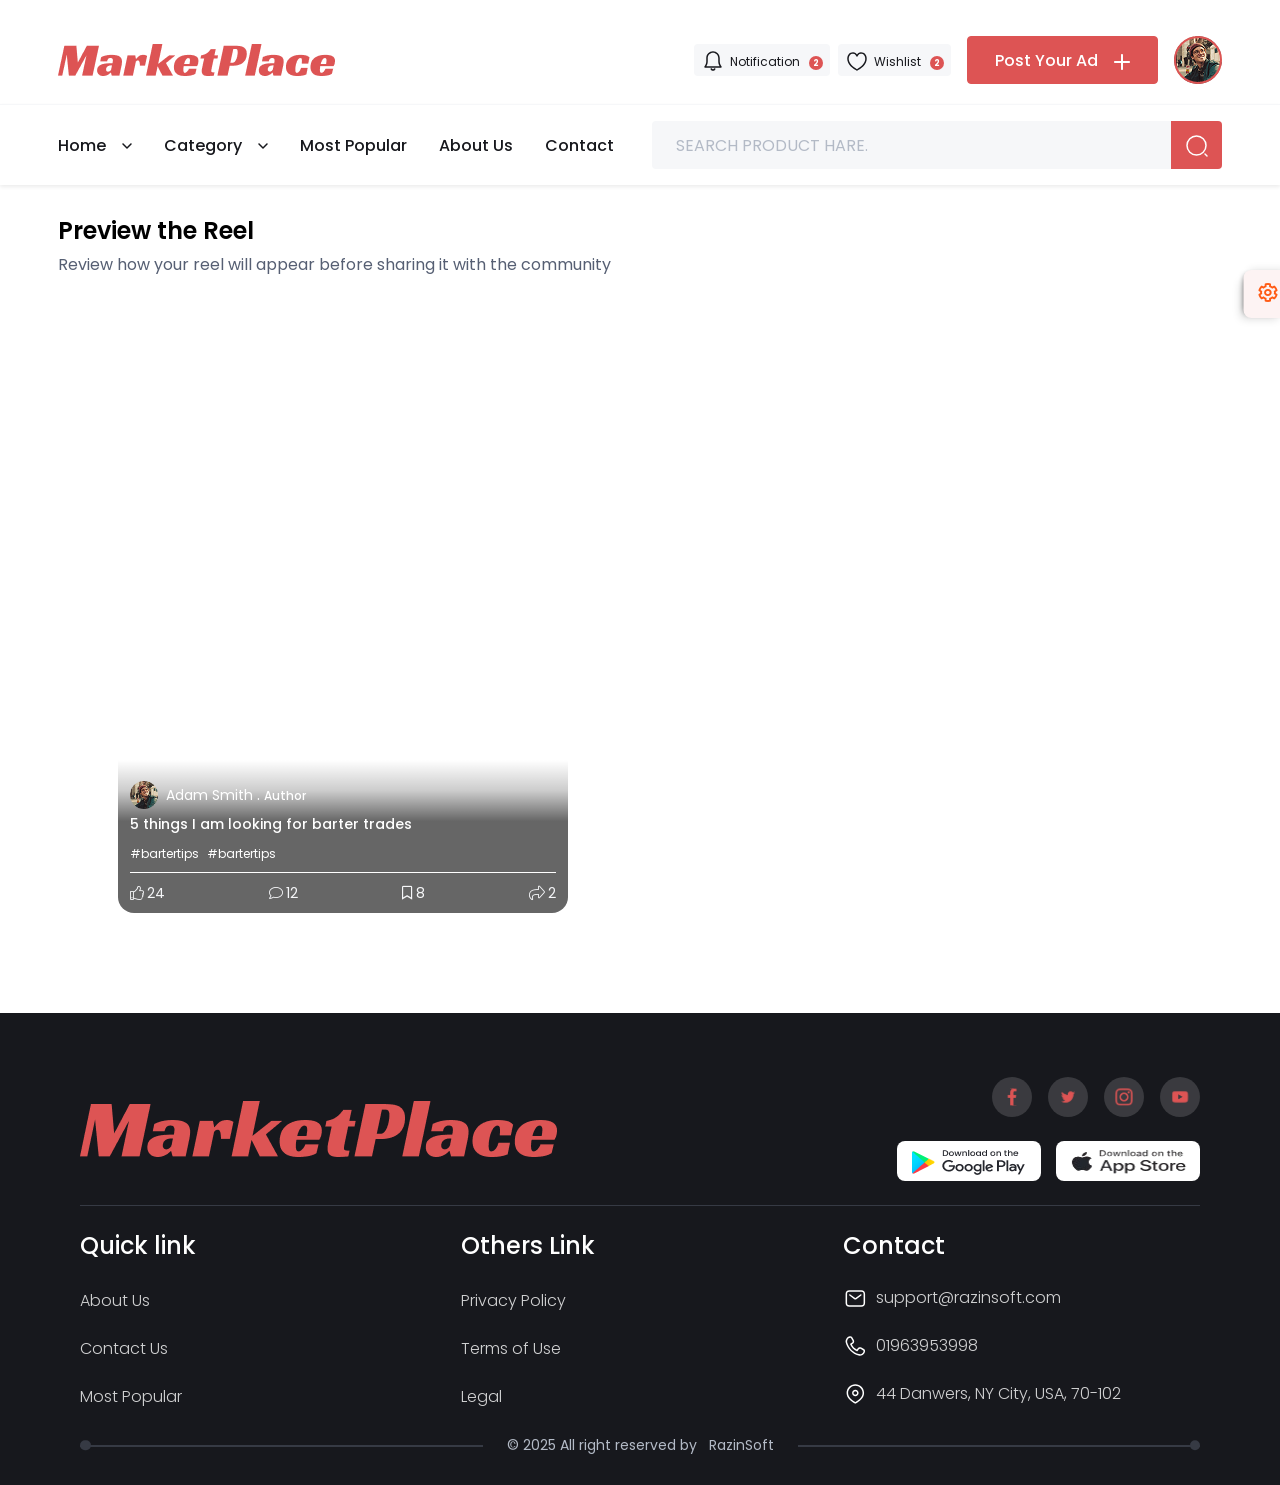
==== preview-reel.html @ a88941e5 "rell details page design done" ====
<!DOCTYPE html>
<html lang="en" style="scroll-behavior: smooth;overscroll-behavior: none;">

<head>
    <meta charset="UTF-8">
    <meta name="viewport" content="width=device-width, initial-scale=1.0">
    <title>My-Profile</title>
    <link rel="stylesheet" href="assets/css/bootstrap.min.css">
    <link rel="stylesheet" href="assets/css/magnific-popup.css">
    <link rel="stylesheet" href="assets/css/spacing.css">
    <link rel="stylesheet" href="assets/css/fontawesome-pro.css">
    <link rel="stylesheet" href="assets/css/swiper-bundle.min.css">
    <link rel="stylesheet" href="assets/css/flatpickr.min.css">
    <link rel="stylesheet" href="assets/css/message.css">
    <link rel="stylesheet" href="assets/css/animate.min.css">
    <link rel="stylesheet" href="assets/css/rell.css">
    <link rel="stylesheet" href="assets/css/style.css">
    <!-- Place favicon.ico in the root directory -->
    <link rel="shortcut icon" type="image/x-icon" href="assets/img/logo/favicon.png">
</head>


<body class="rs-magic-cursor">


    <!-- Template rtl start -->
    <div class="rs-template-settings">
        <div class="rs-template-settings-top">
            <div class="rs-template-settings-icon">
                <i class="far fa-cog"></i>
            </div>
            <h3 class="rs-template-settings-title">
                Template Settings
            </h3>
            <div class="rs-template-settings-button mb-10 d-flex align-items-center justify-content-between">
                <button class="active"><i class="far fa-moon"></i>Dark</button>
                <button><i class="far fa-sun"></i>Light</button>
            </div>
            <div
                class="rs-template-settings-button rs-template-settings-button-rtl d-flex align-items-center justify-content-between">
                <button>Rtl</button>
                <button class="active">Ltr</button>
            </div>
        </div>
    </div>
    <!-- Template rtl end -->

    <div id="smooth">
        <div id="smooth">
            <header>
                <div class="rs-header-area">
                    <div class="container rell-container">
                        <div class="rs-header-top">
                            <div class="row align-items-center">
                                <div class="col-xl-4 col-lg-4 col-md-3 col-9">
                                    <div class="rs-header-logo">
                                        <a href="index.html">
                                            <img src="assets/img/logo/header-logo.png" alt="">
                                        </a>
                                    </div>
                                </div>
                                <div class="col-xl-8 col-lg-8 col-md-9 col-3">
                                    <div class="rs-header-top-right d-flex align-items-center justify-content-end">
                                        <a href="javascript:void(0)"
                                            class="rs-header-notification d-flex align-items-center d-none d-md-block">
                                            <i class="rs-header-notification-icon">
                                                <img src="assets/img/icon/bell.svg" alt="">
                                            </i>
                                            <span>Notification</span>
                                            <cite>
                                                2
                                            </cite>
                                        </a>
                                        <a href="javascript:void(0)"
                                            class="rs-header-heart d-flex align-items-center d-none d-md-block">
                                            <i class="rs-header-heart-icon">
                                                <img src="assets/img/icon/heart.svg" alt="">
                                            </i>
                                            <span>Wishlist</span>
                                            <cite>
                                                2
                                            </cite>
                                        </a>
                                        <a href="post-ad.html"
                                            class="rs-header-btn rs-btn d-flex align-items-center d-none d-md-block">
                                            Post Your Ad
                                            <svg xmlns="http://www.w3.org/2000/svg" width="16" height="16"
                                                viewBox="0 0 16 16" fill="none">
                                                <path
                                                    d="M15 7H9V1C9 0.448 8.552 0 8 0C7.448 0 7 0.448 7 1V7H1C0.448 7 0 7.448 0 8C0 8.552 0.448 9 1 9H7V15C7 15.552 7.448 16 8 16C8.552 16 9 15.552 9 15V9H15C15.552 9 16 8.552 16 8C16 7.448 15.552 7 15 7Z"
                                                    fill="currentColor" />
                                            </svg>
                                        </a>
                                        <div class="rs-header-abtar tp-header-author p-relative">
                                            <img src="assets/img/abter/header-abtar.png" alt="">
                                            <div class="tp-header-author-thumb-more p-absolute">
                                                <a href="sign-in.html">
                                                    <i class="fal fa-sign-in"></i>
                                                    Sign In
                                                </a>
                                                <a href="profile.html">
                                                    <i class="fal fa-user-alt"></i>
                                                    Profile
                                                </a>
                                                <a href="#">
                                                    <i class="fal fa-user-plus"></i>
                                                    Add acount
                                                </a>
                                                <a href="javascript:void(0)">
                                                    <i class="fal fa-sign-in"></i>
                                                    Login
                                                </a>
                                                <a href="javascript:void(0)">
                                                    <i class="fal fa-sign-in"></i>
                                                    User Login
                                                </a>
                                                <a href="javascript:void(0)">
                                                    <i class="fal fa-sign-out"></i>
                                                    Logout
                                                </a>
                                            </div>
                                        </div>
                                    </div>
                                </div>
                            </div>
                        </div>
                    </div>
                    <div class="rs-header-bottom">
                        <div class="container rell-container">
                            <div class="row align-items-center">
                                <div class="col-xl-6 col-lg-7 col-md-12">
                                    <div class="rs-header-main-menu d-none d-lg-block">
                                        <nav class="tp-mobile-menu-active">
                                            <ul>
                                                <li>
                                                    <a href="index.html">Home
                                                        <svg xmlns="http://www.w3.org/2000/svg" width="10" height="6"
                                                            viewBox="0 0 10 6" fill="currentColor">
                                                            <path
                                                                d="M5.00002 5.75076C4.80802 5.75076 4.61599 5.67778 4.46999 5.53079L0.469994 1.53079C0.176994 1.23779 0.176994 0.76275 0.469994 0.46975C0.762994 0.17675 1.23803 0.17675 1.53103 0.46975L5.001 3.93972L8.47097 0.46975C8.76397 0.17675 9.23901 0.17675 9.53201 0.46975C9.82501 0.76275 9.82501 1.23779 9.53201 1.53079L5.53201 5.53079C5.38401 5.67778 5.19202 5.75076 5.00002 5.75076Z"
                                                                fill="currentColor" />
                                                        </svg>
                                                    </a>
                                                    <div class="tp-megamenu-wrapper-2">
                                                        <div class="row gx-0">
                                                            <div class="tp-megamenu-list tp-megamenu-list-2">
                                                                <ul class="rs-home-menu">
                                                                    <li><a href="index.html">Home</a></li>
                                                                    <li><a href="profile.html">My Profile</a></li>
                                                                    <li><a href="seler-profile.html">Seler-Profile</a>
                                                                    </li>
                                                                    <li><a href="post-ad.html">Post-Ad</a></li>
                                                                    <li><a href="about.html">Our-About</a></li>
                                                                    <li><a
                                                                            href="product-details.html">Product-Details</a>
                                                                    </li>
                                                                    <li><a href="product-list.html">Product-List</a>
                                                                    </li>

                                                                    <li><a
                                                                            href="my-product-details.html">My-Product-Details</a>
                                                                    </li>
                                                                    <li><a href="about.html">Our-About</a></li>
                                                                    <li><a href="contact.html">Contact</a></li>
                                                                    <li><a href="log-in.html">Login</a></li>
                                                                    <li><a href="sign-up.html">Sign-Up</a></li>
                                                                </ul>
                                                            </div>
                                                        </div>
                                                    </div>
                                                </li>
                                                <li>
                                                    <a href="javascript:void(0)">Category
                                                        <svg xmlns="http://www.w3.org/2000/svg" width="10" height="6"
                                                            viewBox="0 0 10 6" fill="currentColor">
                                                            <path
                                                                d="M5.00002 5.75076C4.80802 5.75076 4.61599 5.67778 4.46999 5.53079L0.469994 1.53079C0.176994 1.23779 0.176994 0.76275 0.469994 0.46975C0.762994 0.17675 1.23803 0.17675 1.53103 0.46975L5.001 3.93972L8.47097 0.46975C8.76397 0.17675 9.23901 0.17675 9.53201 0.46975C9.82501 0.76275 9.82501 1.23779 9.53201 1.53079L5.53201 5.53079C5.38401 5.67778 5.19202 5.75076 5.00002 5.75076Z"
                                                                fill="currentColor" />
                                                        </svg>
                                                    </a>
                                                    <div class="tp-megamenu-wrapper ">
                                                        <div class="row gx-0">
                                                            <div class="tp-megamenu-list">
                                                                <ul>
                                                                    <li class="has-dropdown p-relative"><a
                                                                            href="javascript:void(0)"><img
                                                                                src="assets/img/cat/cat-04.png" alt="">
                                                                            Modern Agency</a>
                                                                        <ul class="sub-dropdown p-absolute">
                                                                            <li><a href="javascript:void(0)"><img
                                                                                        src="assets/img/cat/cat-04.png"
                                                                                        alt=""> Modern Agency</a></li>
                                                                            <li><a href="javascript:void(0)"><img
                                                                                        src="assets/img/cat/cat-04.png"
                                                                                        alt=""> Design Studio</a></li>
                                                                            <li><a href="javascript:void(0)"><img
                                                                                        src="assets/img/cat/cat-04.png"
                                                                                        alt=""> Digital Marketing</a>
                                                                            </li>
                                                                            <li><a href="javascript:void(0)"><img
                                                                                        src="assets/img/cat/cat-04.png"
                                                                                        alt=""> Creative Studio</a></li>
                                                                        </ul>
                                                                    </li>
                                                                    <li><a href="javascript:void(0)"><img
                                                                                src="assets/img/cat/cat-04.png" alt="">
                                                                            Design Studio</a></li>
                                                                    <li><a href="javascript:void(0)"><img
                                                                                src="assets/img/cat/cat-04.png" alt="">
                                                                            Digital Marketing</a></li>
                                                                    <li><a href="javascript:void(0)"><img
                                                                                src="assets/img/cat/cat-04.png" alt="">
                                                                            Creative Studio</a></li>
                                                                    <li><a href="javascript:void(0)"><img
                                                                                src="assets/img/cat/cat-04.png" alt="">
                                                                            Design Agency</a></li>
                                                                    <li><a href="javascript:void(0)"><img
                                                                                src="assets/img/cat/cat-04.png" alt="">
                                                                            Creative Agency</a></li>
                                                                    <li><a href="javascript:void(0)"><img
                                                                                src="assets/img/cat/cat-04.png" alt="">
                                                                            Architecture Hub</a></li>
                                                                    <li><a href="javascript:void(0)"><img
                                                                                src="assets/img/cat/cat-04.png" alt="">
                                                                            AI Image Generator</a></li>
                                                                    <li><a href="javascript:void(0)"><img
                                                                                src="assets/img/cat/cat-04.png" alt="">
                                                                            Modern Agency</a></li>
                                                                    <li><a href="javascript:void(0)"><img
                                                                                src="assets/img/cat/cat-04.png" alt="">
                                                                            Design Studio</a></li>
                                                                    <li><a href="javascript:void(0)"><img
                                                                                src="assets/img/cat/cat-04.png" alt="">
                                                                            Digital Marketing</a></li>
                                                                    <li><a href="javascript:void(0)"><img
                                                                                src="assets/img/cat/cat-04.png" alt="">
                                                                            Creative Studio</a></li>
                                                                    <li><a href="javascript:void(0)"><img
                                                                                src="assets/img/cat/cat-04.png" alt="">
                                                                            Design Agency</a></li>
                                                                    <li><a href="javascript:void(0)"><img
                                                                                src="assets/img/cat/cat-04.png" alt="">
                                                                            Creative Agency</a></li>
                                                                    <li><a href="javascript:void(0)"><img
                                                                                src="assets/img/cat/cat-04.png" alt="">
                                                                            Architecture Hub</a></li>
                                                                    <li><a href="javascript:void(0)"><img
                                                                                src="assets/img/cat/cat-04.png" alt="">
                                                                            AI Image Generator</a></li>
                                                                    <li><a href="javascript:void(0)"><img
                                                                                src="assets/img/cat/cat-04.png" alt="">
                                                                            Modern Agency</a></li>
                                                                    <li><a href="javascript:void(0)"><img
                                                                                src="assets/img/cat/cat-04.png" alt="">
                                                                            Design Studio</a></li>
                                                                    <li><a href="javascript:void(0)"><img
                                                                                src="assets/img/cat/cat-04.png" alt="">
                                                                            Digital Marketing</a></li>
                                                                    <li><a href="javascript:void(0)"><img
                                                                                src="assets/img/cat/cat-04.png" alt="">
                                                                            Creative Studio</a></li>
                                                                    <li><a href="javascript:void(0)"><img
                                                                                src="assets/img/cat/cat-04.png" alt="">
                                                                            Design Agency</a></li>
                                                                    <li><a href="javascript:void(0)"><img
                                                                                src="assets/img/cat/cat-04.png" alt="">
                                                                            Creative Agency</a></li>
                                                                    <li><a href="javascript:void(0)"><img
                                                                                src="assets/img/cat/cat-04.png" alt="">
                                                                            Architecture Hub</a></li>
                                                                    <li><a href="javascript:void(0)"><img
                                                                                src="assets/img/cat/cat-04.png" alt="">
                                                                            AI Image Generator</a></li>
                                                                    <li><a href="javascript:void(0)"><img
                                                                                src="assets/img/cat/cat-04.png" alt="">
                                                                            Modern Agency</a></li>
                                                                    <li><a href="javascript:void(0)"><img
                                                                                src="assets/img/cat/cat-04.png" alt="">
                                                                            Design Studio</a></li>
                                                                    <li><a href="javascript:void(0)"><img
                                                                                src="assets/img/cat/cat-04.png" alt="">
                                                                            Digital Marketing</a></li>
                                                                    <li><a href="javascript:void(0)"><img
                                                                                src="assets/img/cat/cat-04.png" alt="">
                                                                            Creative Studio</a></li>
                                                                    <li><a href="javascript:void(0)"><img
                                                                                src="assets/img/cat/cat-04.png" alt="">
                                                                            Design Agency</a></li>
                                                                    <li><a href="javascript:void(0)"><img
                                                                                src="assets/img/cat/cat-04.png" alt="">
                                                                            Creative Agency</a></li>
                                                                    <li><a href="javascript:void(0)"><img
                                                                                src="assets/img/cat/cat-04.png" alt="">
                                                                            Architecture Hub</a></li>
                                                                    <li><a href="javascript:void(0)"><img
                                                                                src="assets/img/cat/cat-04.png" alt="">
                                                                            AI Image Generator</a></li>
                                                                </ul>
                                                            </div>

                                                        </div>
                                                    </div>
                                                </li>
                                                <li><a href="javascript:void(0)">Most Popular</a></li>
                                                <li><a href="about.html">About Us</a></li>
                                                <li><a href="contact.html">Contact</a></li>
                                            </ul>
                                        </nav>
                                    </div>
                                </div>
                                <div class="col-xl-6 col-lg-5 col-md-12">
                                    <div class="rs-header-form">
                                        <form action="#">
                                            <input type="text" placeholder="Search Product Hare.">
                                            <a href="javascript:void(0)">
                                                <svg xmlns="http://www.w3.org/2000/svg" width="24" height="24"
                                                    viewBox="0 0 24 24" fill="none">
                                                    <path
                                                        d="M11.5 21C16.7467 21 21 16.7467 21 11.5C21 6.25329 16.7467 2 11.5 2C6.25329 2 2 6.25329 2 11.5C2 16.7467 6.25329 21 11.5 21Z"
                                                        stroke="white" stroke-width="1.5" stroke-linecap="round"
                                                        stroke-linejoin="round" />
                                                    <path d="M22 22L20 20" stroke="white" stroke-width="1.5"
                                                        stroke-linecap="round" stroke-linejoin="round" />
                                                </svg>
                                            </a>
                                        </form>
                                        <div class="rs-offcanvas-btn">
                                            <button class="d-lg-none d-md-block">
                                                <svg xmlns="http://www.w3.org/2000/svg" width="20" height="20"
                                                    viewBox="0 0 20 20" fill="none">
                                                    <path
                                                        d="M2.94801 5.07455C1.84307 5.08612 0.938738 4.19953 0.927183 3.09559C0.915628 1.99165 1.8012 1.08634 2.90614 1.07477C4.01108 1.0632 4.91541 1.94979 4.92696 3.05373C4.93852 4.15767 4.05295 5.06299 2.94801 5.07455ZM11.9266 2.98046C11.915 1.87652 11.0107 0.989939 9.90576 1.0015C8.80082 1.01307 7.91524 1.91839 7.9268 3.02233C7.93835 4.12627 8.84268 5.01285 9.94762 5.00129C11.0526 4.98972 11.9381 4.0844 11.9266 2.98046ZM18.9262 2.9072C18.9146 1.80326 18.0103 0.916674 16.9054 0.928239C15.8004 0.939805 14.9149 1.84512 14.9264 2.94906C14.938 4.053 15.8423 4.93959 16.9472 4.92802C18.0522 4.91645 18.9378 4.01114 18.9262 2.9072ZM5.00023 10.0533C4.98867 8.9494 4.08435 8.06282 2.97941 8.07439C1.87447 8.08595 0.988893 8.99127 1.00045 10.0952C1.012 11.1991 1.91633 12.0857 3.02127 12.0742C4.12621 12.0626 5.01178 11.1573 5.00023 10.0533ZM11.9998 9.98008C11.9883 8.87614 11.084 7.98956 9.97902 8.00112C8.87408 8.01269 7.98851 8.91801 8.00006 10.0219C8.01162 11.1259 8.91595 12.0125 10.0209 12.0009C11.1258 11.9893 12.0114 11.084 11.9998 9.98008ZM18.9995 9.90681C18.9879 8.80287 18.0836 7.91629 16.9786 7.92786C15.8737 7.93942 14.9881 8.84474 14.9997 9.94868C15.0112 11.0526 15.9156 11.9392 17.0205 11.9276C18.1254 11.9161 19.011 11.0108 18.9995 9.90681ZM5.07349 17.053C5.06194 15.949 4.15761 15.0624 3.05267 15.074C1.94773 15.0856 1.06216 15.9909 1.07371 17.0948C1.08527 18.1988 1.9896 19.0853 3.09454 19.0738C4.19948 19.0622 5.08505 18.1569 5.07349 17.053ZM12.0731 16.9797C12.0616 15.8758 11.1572 14.9892 10.0523 15.0007C8.94735 15.0123 8.06178 15.9176 8.07333 17.0216C8.08489 18.1255 8.98921 19.0121 10.0942 19.0005C11.1991 18.989 12.0847 18.0836 12.0731 16.9797ZM19.0727 16.9064C19.0612 15.8025 18.1568 14.9159 17.0519 14.9275C15.947 14.939 15.0614 15.8444 15.0729 16.9483C15.0845 18.0522 15.9888 18.9388 17.0938 18.9273C18.1987 18.9157 19.0843 18.0104 19.0727 16.9064Z"
                                                        fill="#DD5454" />
                                                </svg>
                                            </button>
                                        </div>
                                    </div>
                                </div>
                            </div>
                        </div>
                    </div>
                </div>
            </header>
            <!-- header end -->
            <main>
                <!-- profile area start -->
                <section class="rs-profile-area mt-32 mb-20">
                    <div class="container rell-container">
                        <div class="rell-header">
                            <h2 class="rell">Preview the Reel</h2>
                            <p>Review how your reel will appear before sharing it with the community</p>
                        </div>

                        <div class="rell-body ">

                            <div class="row">
                                <div class="col-md-6">
                                    <div id="for-you"
                                        class="short-rell d-flex align-items-center justify-content-center short-rell-2 tab-content">
                                        <div class="video p-relative">
                                            <video class="short-video" width="100%" height="400px">
                                                <source src="assets/img/video/short.mp4" type="video/mp4">
                                            </video>

                                            <div class="video_dic p-12 p-absolute">
                                                <div class="d-flex align-items-center gap-2">
                                                    <a href="#" class="author">
                                                        <img src="assets/img/abter/header-abtar.png" alt="">
                                                        <a href="" class="name">
                                                            <h4>Adam Smith <i>.</i> <span>Author</span> </h4>
                                                        </a>
                                                    </a>
                                                </div>
                                                <div class="title">
                                                    <h5>
                                                        5 things I am looking for barter trades
                                                    </h5>
                                                </div>
                                                <div class="has-tag d-flex align-items-center gap-2">
                                                    <a href="#">#bartertips</a>
                                                    <a href="#">#bartertips</a>
                                                </div>

                                                <div
                                                    class="rell-opinion d-flex align-items-center justify-content-between">
                                                    <a href="#"><i class="fal fa-thumbs-up"></i>24</a>
                                                    <a href="#"><i class="fal fa-comment"></i>12</a>
                                                    <a href="#"><i class="far fa-bookmark"></i>8</a>
                                                    <a href="#"><i class="fal fa-share"></i>2</a>
                                                </div>
                                            </div>

                                            <a href="#" class="play_btn">
                                                <i class="fas fa-play"></i>
                                            </a>
                                        </div>
                                    </div>

                                    <div id="following" class="following tab-content d-none">
                                        Following
                                    </div>
                                    <div id="trending" class="Trending tab-content d-none">
                                        Trending
                                    </div>
                                </div>

                                <div class="col-md-5 offset-md-1">

                                </div>
                            </div>
                        </div>
                    </div>
                </section>
                <!-- rell area end -->



            </main>

            <!-- footer start -->
            <footer class="rs-footer-area mt-100" data-bg-color="#17181D">
                <div class="container rell-container">
                    <div class="rs-footer-top pb-24 mb-24">
                        <div class="row align-items-center">
                            <div class="col-xl-8 col-lg-8 col-md-5 col-12">
                                <div class="rs-footer-logo">
                                    <a href="javascript:void(0)">
                                        <img src="assets/img/logo/footer-logo.png" alt="">
                                    </a>
                                </div>
                            </div>
                            <div class="col-xl-4 col-lg-4 col-md-7 col-12">
                                <div class="rs-footer-top-right">
                                    <div
                                        class="rs-footer-social d-flex align-items-center gap-16 justify-content-end mb-24">
                                        <a href="javascript:void(0)">
                                            <img src="assets/img/icon/facebook.svg" alt="">
                                        </a>
                                        <a href="javascript:void(0)">
                                            <img src="assets/img/icon/twitter.svg" alt="">
                                        </a>
                                        <a href="javascript:void(0)">
                                            <img src="assets/img/icon/instagram.svg" alt="">
                                        </a>
                                        <a href="javascript:void(0)">
                                            <img src="assets/img/icon/you-tube.svg" alt="">
                                        </a>
                                    </div>
                                    <div
                                        class="rs-footer-download-app d-flex align-items-center justify-content-end gap-15">
                                        <a href="javascript:void(0)">
                                            <img src="assets/img/icon/download-play-store.png" alt="">
                                        </a>
                                        <a href="javascript:void(0)">
                                            <img src="assets/img/icon/download-apple.png" alt="">
                                        </a>
                                    </div>
                                </div>
                            </div>
                        </div>
                    </div>
                    <div class="row">
                        <div class="col-xl-4 col-lg-4 col-md-4">
                            <div class="rs-footer-widget">
                                <div class="rs-footer-widget-content">
                                    <h3 class="rs-footer-widget-title">
                                        Quick link
                                    </h3>
                                    <div class="rs-footer-widget-menu">
                                        <ul>
                                            <li><a href="about.html">About Us</a></li>
                                            <li><a href="contact.html">Contact Us</a></li>
                                            <li><a href="javascript:void(0)">Most Popular</a></li>
                                        </ul>
                                    </div>
                                </div>
                            </div>
                        </div>
                        <div class="col-xl-4 col-lg-4 col-md-4">
                            <div class="rs-footer-widget rs-footer-widget-2">
                                <div class="rs-footer-widget-content">
                                    <h3 class="rs-footer-widget-title">
                                        Others Link
                                    </h3>
                                    <div class="rs-footer-widget-menu">
                                        <ul>
                                            <li><a href="javascript:void(0)">Privacy Policy</a></li>
                                            <li><a href="javascript:void(0)">Terms of Use</a></li>
                                            <li><a href="javascript:void(0)">Legal</a></li>
                                        </ul>
                                    </div>
                                </div>
                            </div>
                        </div>
                        <div class="col-xl-4 col-lg-4 col-md-4">
                            <div class="rs-footer-widget rs-footer-widget-3">
                                <div class="rs-footer-widget-content">
                                    <h3 class="rs-footer-widget-title">
                                        Contact
                                    </h3>
                                    <div class="rs-footer-contact">
                                        <a href="mailto:support@razinsoft.com" class="d-flex align-items-center gap-8">
                                            <svg xmlns="http://www.w3.org/2000/svg" width="25" height="24"
                                                viewBox="0 0 25 24" fill="none">
                                                <path
                                                    d="M18.3335 20.75H6.3335C3.9155 20.75 2.5835 19.418 2.5835 17V8C2.5835 5.582 3.9155 4.25 6.3335 4.25H18.3335C20.7515 4.25 22.0835 5.582 22.0835 8V17C22.0835 19.418 20.7515 20.75 18.3335 20.75ZM6.3335 5.75C4.7565 5.75 4.0835 6.423 4.0835 8V17C4.0835 18.577 4.7565 19.25 6.3335 19.25H18.3335C19.9105 19.25 20.5835 18.577 20.5835 17V8C20.5835 6.423 19.9105 5.75 18.3335 5.75H6.3335ZM13.3625 13.179L18.2744 9.60699C18.6094 9.36399 18.6835 8.89401 18.4395 8.55901C18.1965 8.22501 17.7286 8.149 17.3916 8.394L12.4795 11.966C12.3915 12.03 12.2745 12.03 12.1865 11.966L7.27441 8.394C6.93641 8.149 6.46956 8.22601 6.22656 8.55901C5.98256 8.89401 6.0566 9.36299 6.3916 9.60699L11.3035 13.18C11.6115 13.404 11.9725 13.515 12.3325 13.515C12.6925 13.515 13.0555 13.403 13.3625 13.179Z"
                                                    fill="white" />
                                            </svg>
                                            support@razinsoft.com
                                        </a>
                                        <a href="tel:+01963953998" class="d-flex align-items-center gap-8">
                                            <svg xmlns="http://www.w3.org/2000/svg" width="25" height="24"
                                                viewBox="0 0 25 24" fill="none">
                                                <path
                                                    d="M16.8856 21.7534C16.4266 21.7534 15.9646 21.6914 15.5086 21.5664C9.3436 19.8744 4.46259 14.9964 2.76959 8.83539C2.38459 7.43439 2.59554 5.97438 3.36554 4.72638C4.13854 3.47238 5.4096 2.58738 6.8526 2.29938C7.8126 2.10738 8.76159 2.53539 9.24859 3.35639L10.8116 5.99637C11.5706 7.27837 11.1935 8.92937 9.95245 9.75537L8.82159 10.5074C9.87859 12.6774 11.6564 14.4604 13.8174 15.5164L14.5796 14.3794C15.4106 13.1404 17.0616 12.7694 18.3426 13.5324L20.9857 15.1084C21.8037 15.5964 22.2266 16.5514 22.0406 17.4834C21.7526 18.9264 20.8676 20.1974 19.6146 20.9704C18.7726 21.4884 17.8356 21.7534 16.8856 21.7534ZM7.31158 3.75138C7.26258 3.75138 7.21261 3.75639 7.16461 3.76639C6.11061 3.97739 5.19761 4.61237 4.64361 5.51337C4.09461 6.40337 3.94359 7.44238 4.21759 8.43738C5.77059 14.0904 10.2496 18.5674 15.9056 20.1194C16.9016 20.3924 17.9375 20.2404 18.8265 19.6924C19.7265 19.1374 20.3626 18.2234 20.5696 17.1874C20.6316 16.8764 20.4906 16.5574 20.2166 16.3944L17.5745 14.8184C16.9795 14.4644 16.2115 14.6374 15.8255 15.2124L14.7105 16.8774C14.5105 17.1754 14.1246 17.2894 13.7986 17.1514C10.8356 15.9124 8.42463 13.4964 7.18463 10.5224C7.04663 10.1904 7.16249 9.80838 7.46149 9.60938L9.12262 8.50437C9.69862 8.12137 9.87357 7.35437 9.52057 6.75937L7.95758 4.12036C7.82058 3.88836 7.57258 3.75138 7.31158 3.75138Z"
                                                    fill="white" />
                                            </svg>
                                            01963953998
                                        </a>
                                        <a href="javascript:void(0)" class="d-flex align-items-center gap-8">
                                            <svg xmlns="http://www.w3.org/2000/svg" width="25" height="24"
                                                viewBox="0 0 25 24" fill="none">
                                                <path
                                                    d="M12.3335 2.25C7.5085 2.25 3.5835 6.175 3.5835 11C3.5835 16.118 8.28049 19.2199 11.3885 21.2729L11.9175 21.624C12.0435 21.708 12.1885 21.75 12.3335 21.75C12.4785 21.75 12.6235 21.708 12.7495 21.624L13.2785 21.2729C16.3865 19.2199 21.0835 16.118 21.0835 11C21.0835 6.175 17.1585 2.25 12.3335 2.25ZM12.4525 20.021L12.3335 20.1001L12.2145 20.021C9.20449 18.033 5.0835 15.311 5.0835 11C5.0835 7.002 8.3355 3.75 12.3335 3.75C16.3315 3.75 19.5835 7.002 19.5835 11C19.5835 15.311 15.4615 18.034 12.4525 20.021ZM12.3335 7.75C10.5415 7.75 9.0835 9.208 9.0835 11C9.0835 12.792 10.5415 14.25 12.3335 14.25C14.1255 14.25 15.5835 12.792 15.5835 11C15.5835 9.208 14.1255 7.75 12.3335 7.75ZM12.3335 12.75C11.3685 12.75 10.5835 11.965 10.5835 11C10.5835 10.035 11.3685 9.25 12.3335 9.25C13.2985 9.25 14.0835 10.035 14.0835 11C14.0835 11.965 13.2985 12.75 12.3335 12.75Z"
                                                    fill="white" />
                                            </svg>
                                            44 Danwers, NY City, USA, 70-102
                                        </a>
                                    </div>
                                </div>
                            </div>
                        </div>
                    </div>
                    <div class="row">
                        <div class="rs-footer-copyright-area text-center">
                            <div class="rs-footer-copyright-text">
                                <p>© 2025 All right reserved by &nbsp;
                                    <a href="javascript:void(0)"> RazinSoft</a>
                                </p>
                                <div class="rs-footer-copyright-border p-relative"></div>
                            </div>
                        </div>
                    </div>
                </div>
            </footer>
            <!-- footer end -->
        </div>
    </div>


    <script src="assets/js/jquery-3.7.1.min.js"></script>
    <script src="assets/js/bootstrap.bundle.min.js"></script>
    <script src="assets/js/jarallax.min.js"></script>
    <script src="assets/js/magnific-popup.min.js"></script>
    <!-- <script src="assets/js/gsap.min.js"></script> -->
    <script src="assets/js/ScrollSmoother.min.js"></script>
    <script src="assets/js/ScrollTrigger.min.js"></script>
    <script src="assets/js/ScrollToPlugin.min.js"></script>
    <!-- <script src="assets/js/tp-cursor.js"></script> -->
    <script src="assets/js/swiper-bundle.min.js"></script>
    <script src="assets/js/isotope.pkgd.min.js"></script>
    <script src="assets/js/imagesloaded.pkgd.min.js"></script>
    <script src="assets/js/flatpickr.js"></script>
    <script src="assets/js/wow.js"></script>
    <script src="assets/js/dropdown.js"></script>
    <script src="assets/js/jquery.counterup.min.js"></script>
    <script src="assets/js/video-play.js"></script>
    <script src="assets/js/modal.js"></script>
    <script src="assets/js/main.js"></script>


</body>

</html>
---- assets/css/spacing.css ----
.pt-1 {
  padding-top: 1px;
}

.pt-2 {
  padding-top: 2px;
}

.pt-3 {
  padding-top: 3px;
}

.pt-4 {
  padding-top: 4px;
}

.pt-5 {
  padding-top: 5px;
}

.pt-6 {
  padding-top: 6px;
}

.pt-7 {
  padding-top: 7px;
}

.pt-8 {
  padding-top: 8px;
}

.pt-9 {
  padding-top: 9px;
}

.pt-10 {
  padding-top: 10px;
}

.pt-11 {
  padding-top: 11px;
}

.pt-12 {
  padding-top: 12px;
}

.pt-13 {
  padding-top: 13px;
}

.pt-14 {
  padding-top: 14px;
}

.pt-15 {
  padding-top: 15px;
}

.pt-16 {
  padding-top: 16px;
}

.pt-17 {
  padding-top: 17px;
}

.pt-18 {
  padding-top: 18px;
}

.pt-19 {
  padding-top: 19px;
}

.pt-20 {
  padding-top: 20px;
}

.pt-21 {
  padding-top: 21px;
}

.pt-22 {
  padding-top: 22px;
}

.pt-23 {
  padding-top: 23px;
}

.pt-24 {
  padding-top: 24px;
}

.pt-25 {
  padding-top: 25px;
}

.pt-26 {
  padding-top: 26px;
}

.pt-27 {
  padding-top: 27px;
}

.pt-28 {
  padding-top: 28px;
}

.pt-29 {
  padding-top: 29px;
}

.pt-30 {
  padding-top: 30px;
}

.pt-31 {
  padding-top: 31px;
}

.pt-32 {
  padding-top: 32px;
}

.pt-33 {
  padding-top: 33px;
}

.pt-34 {
  padding-top: 34px;
}

.pt-35 {
  padding-top: 35px;
}

.pt-36 {
  padding-top: 36px;
}

.pt-37 {
  padding-top: 37px;
}

.pt-38 {
  padding-top: 38px;
}

.pt-39 {
  padding-top: 39px;
}

.pt-40 {
  padding-top: 40px;
}

.pt-41 {
  padding-top: 41px;
}

.pt-42 {
  padding-top: 42px;
}

.pt-43 {
  padding-top: 43px;
}

.pt-44 {
  padding-top: 44px;
}

.pt-45 {
  padding-top: 45px;
}

.pt-46 {
  padding-top: 46px;
}

.pt-47 {
  padding-top: 47px;
}

.pt-48 {
  padding-top: 48px;
}

.pt-49 {
  padding-top: 49px;
}

.pt-50 {
  padding-top: 50px;
}

.pt-51 {
  padding-top: 51px;
}

.pt-52 {
  padding-top: 52px;
}

.pt-53 {
  padding-top: 53px;
}

.pt-54 {
  padding-top: 54px;
}

.pt-55 {
  padding-top: 55px;
}

.pt-56 {
  padding-top: 56px;
}

.pt-57 {
  padding-top: 57px;
}

.pt-58 {
  padding-top: 58px;
}

.pt-59 {
  padding-top: 59px;
}

.pt-60 {
  padding-top: 60px;
}

.pt-61 {
  padding-top: 61px;
}

.pt-62 {
  padding-top: 62px;
}

.pt-63 {
  padding-top: 63px;
}

.pt-64 {
  padding-top: 64px;
}

.pt-65 {
  padding-top: 65px;
}

.pt-66 {
  padding-top: 66px;
}

.pt-67 {
  padding-top: 67px;
}

.pt-68 {
  padding-top: 68px;
}

.pt-69 {
  padding-top: 69px;
}

.pt-70 {
  padding-top: 70px;
}

.pt-71 {
  padding-top: 71px;
}

.pt-72 {
  padding-top: 72px;
}

.pt-73 {
  padding-top: 73px;
}

.pt-74 {
  padding-top: 74px;
}

.pt-75 {
  padding-top: 75px;
}

.pt-76 {
  padding-top: 76px;
}

.pt-77 {
  padding-top: 77px;
}

.pt-78 {
  padding-top: 78px;
}

.pt-79 {
  padding-top: 79px;
}

.pt-80 {
  padding-top: 80px;
}

.pt-81 {
  padding-top: 81px;
}

.pt-82 {
  padding-top: 82px;
}

.pt-83 {
  padding-top: 83px;
}

.pt-84 {
  padding-top: 84px;
}

.pt-85 {
  padding-top: 85px;
}

.pt-86 {
  padding-top: 86px;
}

.pt-87 {
  padding-top: 87px;
}

.pt-88 {
  padding-top: 88px;
}

.pt-89 {
  padding-top: 89px;
}

.pt-90 {
  padding-top: 90px;
}

.pt-91 {
  padding-top: 91px;
}

.pt-92 {
  padding-top: 92px;
}

.pt-93 {
  padding-top: 93px;
}

.pt-94 {
  padding-top: 94px;
}

.pt-95 {
  padding-top: 95px;
}

.pt-96 {
  padding-top: 96px;
}

.pt-97 {
  padding-top: 97px;
}

.pt-98 {
  padding-top: 98px;
}

.pt-99 {
  padding-top: 99px;
}

.pt-100 {
  padding-top: 100px;
}

.pt-101 {
  padding-top: 101px;
}

.pt-102 {
  padding-top: 102px;
}

.pt-103 {
  padding-top: 103px;
}

.pt-104 {
  padding-top: 104px;
}

.pt-105 {
  padding-top: 105px;
}

.pt-106 {
  padding-top: 106px;
}

.pt-107 {
  padding-top: 107px;
}

.pt-108 {
  padding-top: 108px;
}

.pt-109 {
  padding-top: 109px;
}

.pt-110 {
  padding-top: 110px;
}

.pt-111 {
  padding-top: 111px;
}

.pt-112 {
  padding-top: 112px;
}

.pt-113 {
  padding-top: 113px;
}

.pt-114 {
  padding-top: 114px;
}

.pt-115 {
  padding-top: 115px;
}

.pt-116 {
  padding-top: 116px;
}

.pt-117 {
  padding-top: 117px;
}

.pt-118 {
  padding-top: 118px;
}

.pt-119 {
  padding-top: 119px;
}

.pt-120 {
  padding-top: 120px;
}

.pt-121 {
  padding-top: 121px;
}

.pt-122 {
  padding-top: 122px;
}

.pt-123 {
  padding-top: 123px;
}

.pt-124 {
  padding-top: 124px;
}

.pt-125 {
  padding-top: 125px;
}

.pt-126 {
  padding-top: 126px;
}

.pt-127 {
  padding-top: 127px;
}

.pt-128 {
  padding-top: 128px;
}

.pt-129 {
  padding-top: 129px;
}

.pt-130 {
  padding-top: 130px;
}

.pt-131 {
  padding-top: 131px;
}

.pt-132 {
  padding-top: 132px;
}

.pt-133 {
  padding-top: 133px;
}

.pt-134 {
  padding-top: 134px;
}

.pt-135 {
  padding-top: 135px;
}

.pt-136 {
  padding-top: 136px;
}

.pt-137 {
  padding-top: 137px;
}

.pt-138 {
  padding-top: 138px;
}

.pt-139 {
  padding-top: 139px;
}

.pt-140 {
  padding-top: 140px;
}

.pt-141 {
  padding-top: 141px;
}

.pt-142 {
  padding-top: 142px;
}

.pt-143 {
  padding-top: 143px;
}

.pt-144 {
  padding-top: 144px;
}

.pt-145 {
  padding-top: 145px;
}

.pt-146 {
  padding-top: 146px;
}

.pt-147 {
  padding-top: 147px;
}

.pt-148 {
  padding-top: 148px;
}

.pt-149 {
  padding-top: 149px;
}

.pt-150 {
  padding-top: 150px;
}

.pt-151 {
  padding-top: 151px;
}

.pt-152 {
  padding-top: 152px;
}

.pt-153 {
  padding-top: 153px;
}

.pt-154 {
  padding-top: 154px;
}

.pt-155 {
  padding-top: 155px;
}

.pt-156 {
  padding-top: 156px;
}

.pt-157 {
  padding-top: 157px;
}

.pt-158 {
  padding-top: 158px;
}

.pt-159 {
  padding-top: 159px;
}

.pt-160 {
  padding-top: 160px;
}

.pt-161 {
  padding-top: 161px;
}

.pt-162 {
  padding-top: 162px;
}

.pt-163 {
  padding-top: 163px;
}

.pt-164 {
  padding-top: 164px;
}

.pt-165 {
  padding-top: 165px;
}

.pt-166 {
  padding-top: 166px;
}

.pt-167 {
  padding-top: 167px;
}

.pt-168 {
  padding-top: 168px;
}

.pt-169 {
  padding-top: 169px;
}

.pt-170 {
  padding-top: 170px;
}

.pt-171 {
  padding-top: 171px;
}

.pt-172 {
  padding-top: 172px;
}

.pt-173 {
  padding-top: 173px;
}

.pt-174 {
  padding-top: 174px;
}

.pt-175 {
  padding-top: 175px;
}

.pt-176 {
  padding-top: 176px;
}

.pt-177 {
  padding-top: 177px;
}

.pt-178 {
  padding-top: 178px;
}

.pt-179 {
  padding-top: 179px;
}

.pt-180 {
  padding-top: 180px;
}

.pt-181 {
  padding-top: 181px;
}

.pt-182 {
  padding-top: 182px;
}

.pt-183 {
  padding-top: 183px;
}

.pt-184 {
  padding-top: 184px;
}

.pt-185 {
  padding-top: 185px;
}

.pt-186 {
  padding-top: 186px;
}

.pt-187 {
  padding-top: 187px;
}

.pt-188 {
  padding-top: 188px;
}

.pt-189 {
  padding-top: 189px;
}

.pt-190 {
  padding-top: 190px;
}

.pt-191 {
  padding-top: 191px;
}

.pt-192 {
  padding-top: 192px;
}

.pt-193 {
  padding-top: 193px;
}

.pt-194 {
  padding-top: 194px;
}

.pt-195 {
  padding-top: 195px;
}

.pt-196 {
  padding-top: 196px;
}

.pt-197 {
  padding-top: 197px;
}

.pt-198 {
  padding-top: 198px;
}

.pt-199 {
  padding-top: 199px;
}

.pt-200 {
  padding-top: 200px;
}

.pt-201 {
  padding-top: 201px;
}

.pt-202 {
  padding-top: 202px;
}

.pt-203 {
  padding-top: 203px;
}

.pt-204 {
  padding-top: 204px;
}

.pt-205 {
  padding-top: 205px;
}

.pt-206 {
  padding-top: 206px;
}

.pt-207 {
  padding-top: 207px;
}

.pt-208 {
  padding-top: 208px;
}

.pt-209 {
  padding-top: 209px;
}

.pt-210 {
  padding-top: 210px;
}

.pt-211 {
  padding-top: 211px;
}

.pt-212 {
  padding-top: 212px;
}

.pt-213 {
  padding-top: 213px;
}

.pt-214 {
  padding-top: 214px;
}

.pt-215 {
  padding-top: 215px;
}

.pt-216 {
  padding-top: 216px;
}

.pt-217 {
  padding-top: 217px;
}

.pt-218 {
  padding-top: 218px;
}

.pt-219 {
  padding-top: 219px;
}

.pt-220 {
  padding-top: 220px;
}

.pt-221 {
  padding-top: 221px;
}

.pt-222 {
  padding-top: 222px;
}

.pt-223 {
  padding-top: 223px;
}

.pt-224 {
  padding-top: 224px;
}

.pt-225 {
  padding-top: 225px;
}

.pt-226 {
  padding-top: 226px;
}

.pt-227 {
  padding-top: 227px;
}

.pt-228 {
  padding-top: 228px;
}

.pt-229 {
  padding-top: 229px;
}

.pt-230 {
  padding-top: 230px;
}

.pt-231 {
  padding-top: 231px;
}

.pt-232 {
  padding-top: 232px;
}

.pt-233 {
  padding-top: 233px;
}

.pt-234 {
  padding-top: 234px;
}

.pt-235 {
  padding-top: 235px;
}

.pt-236 {
  padding-top: 236px;
}

.pt-237 {
  padding-top: 237px;
}

.pt-238 {
  padding-top: 238px;
}

.pt-239 {
  padding-top: 239px;
}

.pt-240 {
  padding-top: 240px;
}

.pt-241 {
  padding-top: 241px;
}

.pt-242 {
  padding-top: 242px;
}

.pt-243 {
  padding-top: 243px;
}

.pt-244 {
  padding-top: 244px;
}

.pt-245 {
  padding-top: 245px;
}

.pt-246 {
  padding-top: 246px;
}

.pt-247 {
  padding-top: 247px;
}

.pt-248 {
  padding-top: 248px;
}

.pt-249 {
  padding-top: 249px;
}

.pt-250 {
  padding-top: 250px;
}

.pt-251 {
  padding-top: 251px;
}

.pt-252 {
  padding-top: 252px;
}

.pt-253 {
  padding-top: 253px;
}

.pt-254 {
  padding-top: 254px;
}

.pt-255 {
  padding-top: 255px;
}

.pt-256 {
  padding-top: 256px;
}

.pt-257 {
  padding-top: 257px;
}

.pt-258 {
  padding-top: 258px;
}

.pt-259 {
  padding-top: 259px;
}

.pt-260 {
  padding-top: 260px;
}

.pt-261 {
  padding-top: 261px;
}

.pt-262 {
  padding-top: 262px;
}

.pt-263 {
  padding-top: 263px;
}

.pt-264 {
  padding-top: 264px;
}

.pt-265 {
  padding-top: 265px;
}

.pt-266 {
  padding-top: 266px;
}

.pt-267 {
  padding-top: 267px;
}

.pt-268 {
  padding-top: 268px;
}

.pt-269 {
  padding-top: 269px;
}

.pt-270 {
  padding-top: 270px;
}

.pt-271 {
  padding-top: 271px;
}

.pt-272 {
  padding-top: 272px;
}

.pt-273 {
  padding-top: 273px;
}

.pt-274 {
  padding-top: 274px;
}

.pt-275 {
  padding-top: 275px;
}

.pt-276 {
  padding-top: 276px;
}

.pt-277 {
  padding-top: 277px;
}

.pt-278 {
  padding-top: 278px;
}

.pt-279 {
  padding-top: 279px;
}

.pt-280 {
  padding-top: 280px;
}

.pt-281 {
  padding-top: 281px;
}

.pt-282 {
  padding-top: 282px;
}

.pt-283 {
  padding-top: 283px;
}

.pt-284 {
  padding-top: 284px;
}

.pt-285 {
  padding-top: 285px;
}

.pt-286 {
  padding-top: 286px;
}

.pt-287 {
  padding-top: 287px;
}

.pt-288 {
  padding-top: 288px;
}

.pt-289 {
  padding-top: 289px;
}

.pt-290 {
  padding-top: 290px;
}

.pt-291 {
  padding-top: 291px;
}

.pt-292 {
  padding-top: 292px;
}

.pt-293 {
  padding-top: 293px;
}

.pt-294 {
  padding-top: 294px;
}

.pt-295 {
  padding-top: 295px;
}

.pt-296 {
  padding-top: 296px;
}

.pt-297 {
  padding-top: 297px;
}

.pt-298 {
  padding-top: 298px;
}

.pt-299 {
  padding-top: 299px;
}

.pt-300 {
  padding-top: 300px;
}

.pr-1 {
  padding-right: 1px;
}

.pr-2 {
  padding-right: 2px;
}

.pr-3 {
  padding-right: 3px;
}

.pr-4 {
  padding-right: 4px;
}

.pr-5 {
  padding-right: 5px;
}

.pr-6 {
  padding-right: 6px;
}

.pr-7 {
  padding-right: 7px;
}

.pr-8 {
  padding-right: 8px;
}

.pr-9 {
  padding-right: 9px;
}

.pr-10 {
  padding-right: 10px;
}

.pr-11 {
  padding-right: 11px;
}

.pr-12 {
  padding-right: 12px;
}

.pr-13 {
  padding-right: 13px;
}

.pr-14 {
  padding-right: 14px;
}

.pr-15 {
  padding-right: 15px;
}

.pr-16 {
  padding-right: 16px;
}

.pr-17 {
  padding-right: 17px;
}

.pr-18 {
  padding-right: 18px;
}

.pr-19 {
  padding-right: 19px;
}

.pr-20 {
  padding-right: 20px;
}

.pr-21 {
  padding-right: 21px;
}

.pr-22 {
  padding-right: 22px;
}

.pr-23 {
  padding-right: 23px;
}

.pr-24 {
  padding-right: 24px;
}

.pr-25 {
  padding-right: 25px;
}

.pr-26 {
  padding-right: 26px;
}

.pr-27 {
  padding-right: 27px;
}

.pr-28 {
  padding-right: 28px;
}

.pr-29 {
  padding-right: 29px;
}

.pr-30 {
  padding-right: 30px;
}

.pr-31 {
  padding-right: 31px;
}

.pr-32 {
  padding-right: 32px;
}

.pr-33 {
  padding-right: 33px;
}

.pr-34 {
  padding-right: 34px;
}

.pr-35 {
  padding-right: 35px;
}

.pr-36 {
  padding-right: 36px;
}

.pr-37 {
  padding-right: 37px;
}

.pr-38 {
  padding-right: 38px;
}

.pr-39 {
  padding-right: 39px;
}

.pr-40 {
  padding-right: 40px;
}

.pr-41 {
  padding-right: 41px;
}

.pr-42 {
  padding-right: 42px;
}

.pr-43 {
  padding-right: 43px;
}

.pr-44 {
  padding-right: 44px;
}

.pr-45 {
  padding-right: 45px;
}

.pr-46 {
  padding-right: 46px;
}

.pr-47 {
  padding-right: 47px;
}

.pr-48 {
  padding-right: 48px;
}

.pr-49 {
  padding-right: 49px;
}

.pr-50 {
  padding-right: 50px;
}

.pr-51 {
  padding-right: 51px;
}

.pr-52 {
  padding-right: 52px;
}

.pr-53 {
  padding-right: 53px;
}

.pr-54 {
  padding-right: 54px;
}

.pr-55 {
  padding-right: 55px;
}

.pr-56 {
  padding-right: 56px;
}

.pr-57 {
  padding-right: 57px;
}

.pr-58 {
  padding-right: 58px;
}

.pr-59 {
  padding-right: 59px;
}

.pr-60 {
  padding-right: 60px;
}

.pr-61 {
  padding-right: 61px;
}

.pr-62 {
  padding-right: 62px;
}

.pr-63 {
  padding-right: 63px;
}

.pr-64 {
  padding-right: 64px;
}

.pr-65 {
  padding-right: 65px;
}

.pr-66 {
  padding-right: 66px;
}

.pr-67 {
  padding-right: 67px;
}

.pr-68 {
  padding-right: 68px;
}

.pr-69 {
  padding-right: 69px;
}

.pr-70 {
  padding-right: 70px;
}

.pr-71 {
  padding-right: 71px;
}

.pr-72 {
  padding-right: 72px;
}

.pr-73 {
  padding-right: 73px;
}

.pr-74 {
  padding-right: 74px;
}

.pr-75 {
  padding-right: 75px;
}

.pr-76 {
  padding-right: 76px;
}

.pr-77 {
  padding-right: 77px;
}

.pr-78 {
  padding-right: 78px;
}

.pr-79 {
  padding-right: 79px;
}

.pr-80 {
  padding-right: 80px;
}

.pr-81 {
  padding-right: 81px;
}

.pr-82 {
  padding-right: 82px;
}

.pr-83 {
  padding-right: 83px;
}

.pr-84 {
  padding-right: 84px;
}

.pr-85 {
  padding-right: 85px;
}

.pr-86 {
  padding-right: 86px;
}

.pr-87 {
  padding-right: 87px;
}

.pr-88 {
  padding-right: 88px;
}

.pr-89 {
  padding-right: 89px;
}

.pr-90 {
  padding-right: 90px;
}

.pr-91 {
  padding-right: 91px;
}

.pr-92 {
  padding-right: 92px;
}

.pr-93 {
  padding-right: 93px;
}

.pr-94 {
  padding-right: 94px;
}

.pr-95 {
  padding-right: 95px;
}

.pr-96 {
  padding-right: 96px;
}

.pr-97 {
  padding-right: 97px;
}

.pr-98 {
  padding-right: 98px;
}

.pr-99 {
  padding-right: 99px;
}

.pr-100 {
  padding-right: 100px;
}

.pr-101 {
  padding-right: 101px;
}

.pr-102 {
  padding-right: 102px;
}

.pr-103 {
  padding-right: 103px;
}

.pr-104 {
  padding-right: 104px;
}

.pr-105 {
  padding-right: 105px;
}

.pr-106 {
  padding-right: 106px;
}

.pr-107 {
  padding-right: 107px;
}

.pr-108 {
  padding-right: 108px;
}

.pr-109 {
  padding-right: 109px;
}

.pr-110 {
  padding-right: 110px;
}

.pr-111 {
  padding-right: 111px;
}

.pr-112 {
  padding-right: 112px;
}

.pr-113 {
  padding-right: 113px;
}

.pr-114 {
  padding-right: 114px;
}

.pr-115 {
  padding-right: 115px;
}

.pr-116 {
  padding-right: 116px;
}

.pr-117 {
  padding-right: 117px;
}

.pr-118 {
  padding-right: 118px;
}

.pr-119 {
  padding-right: 119px;
}

.pr-120 {
  padding-right: 120px;
}

.pr-121 {
  padding-right: 121px;
}

.pr-122 {
  padding-right: 122px;
}

.pr-123 {
  padding-right: 123px;
}

.pr-124 {
  padding-right: 124px;
}

.pr-125 {
  padding-right: 125px;
}

.pr-126 {
  padding-right: 126px;
}

.pr-127 {
  padding-right: 127px;
}

.pr-128 {
  padding-right: 128px;
}

.pr-129 {
  padding-right: 129px;
}

.pr-130 {
  padding-right: 130px;
}

.pr-131 {
  padding-right: 131px;
}

.pr-132 {
  padding-right: 132px;
}

.pr-133 {
  padding-right: 133px;
}

.pr-134 {
  padding-right: 134px;
}

.pr-135 {
  padding-right: 135px;
}

.pr-136 {
  padding-right: 136px;
}

.pr-137 {
  padding-right: 137px;
}

.pr-138 {
  padding-right: 138px;
}

.pr-139 {
  padding-right: 139px;
}

.pr-140 {
  padding-right: 140px;
}

.pr-141 {
  padding-right: 141px;
}

.pr-142 {
  padding-right: 142px;
}

.pr-143 {
  padding-right: 143px;
}

.pr-144 {
  padding-right: 144px;
}

.pr-145 {
  padding-right: 145px;
}

.pr-146 {
  padding-right: 146px;
}

.pr-147 {
  padding-right: 147px;
}

.pr-148 {
  padding-right: 148px;
}

.pr-149 {
  padding-right: 149px;
}

.pr-150 {
  padding-right: 150px;
}

.pr-151 {
  padding-right: 151px;
}

.pr-152 {
  padding-right: 152px;
}

.pr-153 {
  padding-right: 153px;
}

.pr-154 {
  padding-right: 154px;
}

.pr-155 {
  padding-right: 155px;
}

.pr-156 {
  padding-right: 156px;
}

.pr-157 {
  padding-right: 157px;
}

.pr-158 {
  padding-right: 158px;
}

.pr-159 {
  padding-right: 159px;
}

.pr-160 {
  padding-right: 160px;
}

.pr-161 {
  padding-right: 161px;
}

.pr-162 {
  padding-right: 162px;
}

.pr-163 {
  padding-right: 163px;
}

.pr-164 {
  padding-right: 164px;
}

.pr-165 {
  padding-right: 165px;
}

.pr-166 {
  padding-right: 166px;
}

.pr-167 {
  padding-right: 167px;
}

.pr-168 {
  padding-right: 168px;
}

.pr-169 {
  padding-right: 169px;
}

.pr-170 {
  padding-right: 170px;
}

.pr-171 {
  padding-right: 171px;
}

.pr-172 {
  padding-right: 172px;
}

.pr-173 {
  padding-right: 173px;
}

.pr-174 {
  padding-right: 174px;
}

.pr-175 {
  padding-right: 175px;
}

.pr-176 {
  padding-right: 176px;
}

.pr-177 {
  padding-right: 177px;
}

.pr-178 {
  padding-right: 178px;
}

.pr-179 {
  padding-right: 179px;
}

.pr-180 {
  padding-right: 180px;
}

.pr-181 {
  padding-right: 181px;
}

.pr-182 {
  padding-right: 182px;
}

.pr-183 {
  padding-right: 183px;
}

.pr-184 {
  padding-right: 184px;
}

.pr-185 {
  padding-right: 185px;
}

.pr-186 {
  padding-right: 186px;
}

.pr-187 {
  padding-right: 187px;
}

.pr-188 {
  padding-right: 188px;
}

.pr-189 {
  padding-right: 189px;
}

.pr-190 {
  padding-right: 190px;
}

.pr-191 {
  padding-right: 191px;
}

.pr-192 {
  padding-right: 192px;
}

.pr-193 {
  padding-right: 193px;
}

.pr-194 {
  padding-right: 194px;
}

.pr-195 {
  padding-right: 195px;
}

.pr-196 {
  padding-right: 196px;
}

.pr-197 {
  padding-right: 197px;
}

.pr-198 {
  padding-right: 198px;
}

.pr-199 {
  padding-right: 199px;
}

.pr-200 {
  padding-right: 200px;
}

.pr-201 {
  padding-right: 201px;
}

.pr-202 {
  padding-right: 202px;
}

.pr-203 {
  padding-right: 203px;
}

.pr-204 {
  padding-right: 204px;
}

.pr-205 {
  padding-right: 205px;
}

.pr-206 {
  padding-right: 206px;
}

.pr-207 {
  padding-right: 207px;
}

.pr-208 {
  padding-right: 208px;
}

.pr-209 {
  padding-right: 209px;
}

.pr-210 {
  padding-right: 210px;
}

.pr-211 {
  padding-right: 211px;
}

.pr-212 {
  padding-right: 212px;
}

.pr-213 {
  padding-right: 213px;
}

.pr-214 {
  padding-right: 214px;
}

.pr-215 {
  padding-right: 215px;
}

.pr-216 {
  padding-right: 216px;
}

.pr-217 {
  padding-right: 217px;
}

.pr-218 {
  padding-right: 218px;
}

.pr-219 {
  padding-right: 219px;
}

.pr-220 {
  padding-right: 220px;
}

.pr-221 {
  padding-right: 221px;
}

.pr-222 {
  padding-right: 222px;
}

.pr-223 {
  padding-right: 223px;
}

.pr-224 {
  padding-right: 224px;
}

.pr-225 {
  padding-right: 225px;
}

.pr-226 {
  padding-right: 226px;
}

.pr-227 {
  padding-right: 227px;
}

.pr-228 {
  padding-right: 228px;
}

.pr-229 {
  padding-right: 229px;
}

.pr-230 {
  padding-right: 230px;
}

.pr-231 {
  padding-right: 231px;
}

.pr-232 {
  padding-right: 232px;
}

.pr-233 {
  padding-right: 233px;
}

.pr-234 {
  padding-right: 234px;
}

.pr-235 {
  padding-right: 235px;
}

.pr-236 {
  padding-right: 236px;
}

.pr-237 {
  padding-right: 237px;
}

.pr-238 {
  padding-right: 238px;
}

.pr-239 {
  padding-right: 239px;
}

.pr-240 {
  padding-right: 240px;
}

.pr-241 {
  padding-right: 241px;
}

.pr-242 {
  padding-right: 242px;
}

.pr-243 {
  padding-right: 243px;
}

.pr-244 {
  padding-right: 244px;
}

.pr-245 {
  padding-right: 245px;
}

.pr-246 {
  padding-right: 246px;
}

.pr-247 {
  padding-right: 247px;
}

.pr-248 {
  padding-right: 248px;
}

.pr-249 {
  padding-right: 249px;
}

.pr-250 {
  padding-right: 250px;
}

.pr-251 {
  padding-right: 251px;
}

.pr-252 {
  padding-right: 252px;
}

.pr-253 {
  padding-right: 253px;
}

.pr-254 {
  padding-right: 254px;
}

.pr-255 {
  padding-right: 255px;
}

.pr-256 {
  padding-right: 256px;
}

.pr-257 {
  padding-right: 257px;
}

.pr-258 {
  padding-right: 258px;
}

.pr-259 {
  padding-right: 259px;
}

.pr-260 {
  padding-right: 260px;
}

.pr-261 {
  padding-right: 261px;
}

.pr-262 {
  padding-right: 262px;
}

.pr-263 {
  padding-right: 263px;
}

.pr-264 {
  padding-right: 264px;
}

.pr-265 {
  padding-right: 265px;
}

.pr-266 {
  padding-right: 266px;
}

.pr-267 {
  padding-right: 267px;
}

.pr-268 {
  padding-right: 268px;
}

.pr-269 {
  padding-right: 269px;
}

.pr-270 {
  padding-right: 270px;
}

.pr-271 {
  padding-right: 271px;
}

.pr-272 {
  padding-right: 272px;
}

.pr-273 {
  padding-right: 273px;
}

.pr-274 {
  padding-right: 274px;
}

.pr-275 {
  padding-right: 275px;
}

.pr-276 {
  padding-right: 276px;
}

.pr-277 {
  padding-right: 277px;
}

.pr-278 {
  padding-right: 278px;
}

.pr-279 {
  padding-right: 279px;
}

.pr-280 {
  padding-right: 280px;
}

.pr-281 {
  padding-right: 281px;
}

.pr-282 {
  padding-right: 282px;
}

.pr-283 {
  padding-right: 283px;
}

.pr-284 {
  padding-right: 284px;
}

.pr-285 {
  padding-right: 285px;
}

.pr-286 {
  padding-right: 286px;
}

.pr-287 {
  padding-right: 287px;
}

.pr-288 {
  padding-right: 288px;
}

.pr-289 {
  padding-right: 289px;
}

.pr-290 {
  padding-right: 290px;
}

.pr-291 {
  padding-right: 291px;
}

.pr-292 {
  padding-right: 292px;
}

.pr-293 {
  padding-right: 293px;
}

.pr-294 {
  padding-right: 294px;
}

.pr-295 {
  padding-right: 295px;
}

.pr-296 {
  padding-right: 296px;
}

.pr-297 {
  padding-right: 297px;
}

.pr-298 {
  padding-right: 298px;
}

.pr-299 {
  padding-right: 299px;
}

.pr-300 {
  padding-right: 300px;
}

.pb-1 {
  padding-bottom: 1px;
}

.pb-2 {
  padding-bottom: 2px;
}

.pb-3 {
  padding-bottom: 3px;
}

.pb-4 {
  padding-bottom: 4px;
}

.pb-5 {
  padding-bottom: 5px;
}

.pb-6 {
  padding-bottom: 6px;
}

.pb-7 {
  padding-bottom: 7px;
}

.pb-8 {
  padding-bottom: 8px;
}

.pb-9 {
  padding-bottom: 9px;
}

.pb-10 {
  padding-bottom: 10px;
}

.pb-11 {
  padding-bottom: 11px;
}

.pb-12 {
  padding-bottom: 12px;
}

.pb-13 {
  padding-bottom: 13px;
}

.pb-14 {
  padding-bottom: 14px;
}

.pb-15 {
  padding-bottom: 15px;
}

.pb-16 {
  padding-bottom: 16px;
}

.pb-17 {
  padding-bottom: 17px;
}

.pb-18 {
  padding-bottom: 18px;
}

.pb-19 {
  padding-bottom: 19px;
}

.pb-20 {
  padding-bottom: 20px;
}

.pb-21 {
  padding-bottom: 21px;
}

.pb-22 {
  padding-bottom: 22px;
}

.pb-23 {
  padding-bottom: 23px;
}

.pb-24 {
  padding-bottom: 24px;
}

.pb-25 {
  padding-bottom: 25px;
}

.pb-26 {
  padding-bottom: 26px;
}

.pb-27 {
  padding-bottom: 27px;
}

.pb-28 {
  padding-bottom: 28px;
}

.pb-29 {
  padding-bottom: 29px;
}

.pb-30 {
  padding-bottom: 30px;
}

.pb-31 {
  padding-bottom: 31px;
}

.pb-32 {
  padding-bottom: 32px;
}

.pb-33 {
  padding-bottom: 33px;
}

.pb-34 {
  padding-bottom: 34px;
}

.pb-35 {
  padding-bottom: 35px;
}

.pb-36 {
  padding-bottom: 36px;
}

.pb-37 {
  padding-bottom: 37px;
}

.pb-38 {
  padding-bottom: 38px;
}

.pb-39 {
  padding-bottom: 39px;
}

.pb-40 {
  padding-bottom: 40px;
}

.pb-41 {
  padding-bottom: 41px;
}

.pb-42 {
  padding-bottom: 42px;
}

.pb-43 {
  padding-bottom: 43px;
}

.pb-44 {
  padding-bottom: 44px;
}

.pb-45 {
  padding-bottom: 45px;
}

.pb-46 {
  padding-bottom: 46px;
}

.pb-47 {
  padding-bottom: 47px;
}

.pb-48 {
  padding-bottom: 48px;
}

.pb-49 {
  padding-bottom: 49px;
}

.pb-50 {
  padding-bottom: 50px;
}

.pb-51 {
  padding-bottom: 51px;
}

.pb-52 {
  padding-bottom: 52px;
}

.pb-53 {
  padding-bottom: 53px;
}

.pb-54 {
  padding-bottom: 54px;
}

.pb-55 {
  padding-bottom: 55px;
}

.pb-56 {
  padding-bottom: 56px;
}

.pb-57 {
  padding-bottom: 57px;
}

.pb-58 {
  padding-bottom: 58px;
}

.pb-59 {
  padding-bottom: 59px;
}

.pb-60 {
  padding-bottom: 60px;
}

.pb-61 {
  padding-bottom: 61px;
}

.pb-62 {
  padding-bottom: 62px;
}

.pb-63 {
  padding-bottom: 63px;
}

.pb-64 {
  padding-bottom: 64px;
}

.pb-65 {
  padding-bottom: 65px;
}

.pb-66 {
  padding-bottom: 66px;
}

.pb-67 {
  padding-bottom: 67px;
}

.pb-68 {
  padding-bottom: 68px;
}

.pb-69 {
  padding-bottom: 69px;
}

.pb-70 {
  padding-bottom: 70px;
}

.pb-71 {
  padding-bottom: 71px;
}

.pb-72 {
  padding-bottom: 72px;
}

.pb-73 {
  padding-bottom: 73px;
}

.pb-74 {
  padding-bottom: 74px;
}

.pb-75 {
  padding-bottom: 75px;
}

.pb-76 {
  padding-bottom: 76px;
}

.pb-77 {
  padding-bottom: 77px;
}

.pb-78 {
  padding-bottom: 78px;
}

.pb-79 {
  padding-bottom: 79px;
}

.pb-80 {
  padding-bottom: 80px;
}

.pb-81 {
  padding-bottom: 81px;
}

.pb-82 {
  padding-bottom: 82px;
}

.pb-83 {
  padding-bottom: 83px;
}

.pb-84 {
  padding-bottom: 84px;
}

.pb-85 {
  padding-bottom: 85px;
}

.pb-86 {
  padding-bottom: 86px;
}

.pb-87 {
  padding-bottom: 87px;
}

.pb-88 {
  padding-bottom: 88px;
}

.pb-89 {
  padding-bottom: 89px;
}

.pb-90 {
  padding-bottom: 90px;
}

.pb-91 {
  padding-bottom: 91px;
}

.pb-92 {
  padding-bottom: 92px;
}

.pb-93 {
  padding-bottom: 93px;
}

.pb-94 {
  padding-bottom: 94px;
}

.pb-95 {
  padding-bottom: 95px;
}

.pb-96 {
  padding-bottom: 96px;
}

.pb-97 {
  padding-bottom: 97px;
}

.pb-98 {
  padding-bottom: 98px;
}

.pb-99 {
  padding-bottom: 99px;
}

.pb-100 {
  padding-bottom: 100px;
}

.pb-101 {
  padding-bottom: 101px;
}

.pb-102 {
  padding-bottom: 102px;
}

.pb-103 {
  padding-bottom: 103px;
}

.pb-104 {
  padding-bottom: 104px;
}

.pb-105 {
  padding-bottom: 105px;
}

.pb-106 {
  padding-bottom: 106px;
}

.pb-107 {
  padding-bottom: 107px;
}

.pb-108 {
  padding-bottom: 108px;
}

.pb-109 {
  padding-bottom: 109px;
}

.pb-110 {
  padding-bottom: 110px;
}

.pb-111 {
  padding-bottom: 111px;
}

.pb-112 {
  padding-bottom: 112px;
}

.pb-113 {
  padding-bottom: 113px;
}

.pb-114 {
  padding-bottom: 114px;
}

.pb-115 {
  padding-bottom: 115px;
}

.pb-116 {
  padding-bottom: 116px;
}

.pb-117 {
  padding-bottom: 117px;
}

.pb-118 {
  padding-bottom: 118px;
}

.pb-119 {
  padding-bottom: 119px;
}

.pb-120 {
  padding-bottom: 120px;
}

.pb-121 {
  padding-bottom: 121px;
}

.pb-122 {
  padding-bottom: 122px;
}

.pb-123 {
  padding-bottom: 123px;
}

.pb-124 {
  padding-bottom: 124px;
}

.pb-125 {
  padding-bottom: 125px;
}

.pb-126 {
  padding-bottom: 126px;
}

.pb-127 {
  padding-bottom: 127px;
}

.pb-128 {
  padding-bottom: 128px;
}

.pb-129 {
  padding-bottom: 129px;
}

.pb-130 {
  padding-bottom: 130px;
}

.pb-131 {
  padding-bottom: 131px;
}

.pb-132 {
  padding-bottom: 132px;
}

.pb-133 {
  padding-bottom: 133px;
}

.pb-134 {
  padding-bottom: 134px;
}

.pb-135 {
  padding-bottom: 135px;
}

.pb-136 {
  padding-bottom: 136px;
}

.pb-137 {
  padding-bottom: 137px;
}

.pb-138 {
  padding-bottom: 138px;
}

.pb-139 {
  padding-bottom: 139px;
}

.pb-140 {
  padding-bottom: 140px;
}

.pb-141 {
  padding-bottom: 141px;
}

.pb-142 {
  padding-bottom: 142px;
}

.pb-143 {
  padding-bottom: 143px;
}

.pb-144 {
  padding-bottom: 144px;
}

.pb-145 {
  padding-bottom: 145px;
}

.pb-146 {
  padding-bottom: 146px;
}

.pb-147 {
  padding-bottom: 147px;
}

.pb-148 {
  padding-bottom: 148px;
}

.pb-149 {
  padding-bottom: 149px;
}

.pb-150 {
  padding-bottom: 150px;
}

.pb-151 {
  padding-bottom: 151px;
}

.pb-152 {
  padding-bottom: 152px;
}

.pb-153 {
  padding-bottom: 153px;
}

.pb-154 {
  padding-bottom: 154px;
}

.pb-155 {
  padding-bottom: 155px;
}

.pb-156 {
  padding-bottom: 156px;
}

.pb-157 {
  padding-bottom: 157px;
}

.pb-158 {
  padding-bottom: 158px;
}

.pb-159 {
  padding-bottom: 159px;
}

.pb-160 {
  padding-bottom: 160px;
}

.pb-161 {
  padding-bottom: 161px;
}

.pb-162 {
  padding-bottom: 162px;
}

.pb-163 {
  padding-bottom: 163px;
}

.pb-164 {
  padding-bottom: 164px;
}

.pb-165 {
  padding-bottom: 165px;
}

.pb-166 {
  padding-bottom: 166px;
}

.pb-167 {
  padding-bottom: 167px;
}

.pb-168 {
  padding-bottom: 168px;
}

.pb-169 {
  padding-bottom: 169px;
}

.pb-170 {
  padding-bottom: 170px;
}

.pb-171 {
  padding-bottom: 171px;
}

.pb-172 {
  padding-bottom: 172px;
}

.pb-173 {
  padding-bottom: 173px;
}

.pb-174 {
  padding-bottom: 174px;
}

.pb-175 {
  padding-bottom: 175px;
}

.pb-176 {
  padding-bottom: 176px;
}

.pb-177 {
  padding-bottom: 177px;
}

.pb-178 {
  padding-bottom: 178px;
}

.pb-179 {
  padding-bottom: 179px;
}

.pb-180 {
  padding-bottom: 180px;
}

.pb-181 {
  padding-bottom: 181px;
}

.pb-182 {
  padding-bottom: 182px;
}

.pb-183 {
  padding-bottom: 183px;
}

.pb-184 {
  padding-bottom: 184px;
}

.pb-185 {
  padding-bottom: 185px;
}

.pb-186 {
  padding-bottom: 186px;
}

.pb-187 {
  padding-bottom: 187px;
}

.pb-188 {
  padding-bottom: 188px;
}

.pb-189 {
  padding-bottom: 189px;
}

.pb-190 {
  padding-bottom: 190px;
}

.pb-191 {
  padding-bottom: 191px;
}

.pb-192 {
  padding-bottom: 192px;
}

.pb-193 {
  padding-bottom: 193px;
}

.pb-194 {
  padding-bottom: 194px;
}

.pb-195 {
  padding-bottom: 195px;
}

.pb-196 {
  padding-bottom: 196px;
}

.pb-197 {
  padding-bottom: 197px;
}

.pb-198 {
  padding-bottom: 198px;
}

.pb-199 {
  padding-bottom: 199px;
}

.pb-200 {
  padding-bottom: 200px;
}

.pl-1 {
  padding-left: 1px;
}

.pl-2 {
  padding-left: 2px;
}

.pl-3 {
  padding-left: 3px;
}

.pl-4 {
  padding-left: 4px;
}

.pl-5 {
  padding-left: 5px;
}

.pl-6 {
  padding-left: 6px;
}

.pl-7 {
  padding-left: 7px;
}

.pl-8 {
  padding-left: 8px;
}

.pl-9 {
  padding-left: 9px;
}

.pl-10 {
  padding-left: 10px;
}

.pl-11 {
  padding-left: 11px;
}

.pl-12 {
  padding-left: 12px;
}

.pl-13 {
  padding-left: 13px;
}

.pl-14 {
  padding-left: 14px;
}

.pl-15 {
  padding-left: 15px;
}

.pl-16 {
  padding-left: 16px;
}

.pl-17 {
  padding-left: 17px;
}

.pl-18 {
  padding-left: 18px;
}

.pl-19 {
  padding-left: 19px;
}

.pl-20 {
  padding-left: 20px;
}

.pl-21 {
  padding-left: 21px;
}

.pl-22 {
  padding-left: 22px;
}

.pl-23 {
  padding-left: 23px;
}

.pl-24 {
  padding-left: 24px;
}

.pl-25 {
  padding-left: 25px;
}

.pl-26 {
  padding-left: 26px;
}

.pl-27 {
  padding-left: 27px;
}

.pl-28 {
  padding-left: 28px;
}

.pl-29 {
  padding-left: 29px;
}

.pl-30 {
  padding-left: 30px;
}

.pl-31 {
  padding-left: 31px;
}

.pl-32 {
  padding-left: 32px;
}

.pl-33 {
  padding-left: 33px;
}

.pl-34 {
  padding-left: 34px;
}

.pl-35 {
  padding-left: 35px;
}

.pl-36 {
  padding-left: 36px;
}

.pl-37 {
  padding-left: 37px;
}

.pl-38 {
  padding-left: 38px;
}

.pl-39 {
  padding-left: 39px;
}

.pl-40 {
  padding-left: 40px;
}

.pl-41 {
  padding-left: 41px;
}

.pl-42 {
  padding-left: 42px;
}

.pl-43 {
  padding-left: 43px;
}

.pl-44 {
  padding-left: 44px;
}

.pl-45 {
  padding-left: 45px;
}

.pl-46 {
  padding-left: 46px;
}

.pl-47 {
  padding-left: 47px;
}

.pl-48 {
  padding-left: 48px;
}

.pl-49 {
  padding-left: 49px;
}

.pl-50 {
  padding-left: 50px;
}

.pl-51 {
  padding-left: 51px;
}

.pl-52 {
  padding-left: 52px;
}

.pl-53 {
  padding-left: 53px;
}

.pl-54 {
  padding-left: 54px;
}

.pl-55 {
  padding-left: 55px;
}

.pl-56 {
  padding-left: 56px;
}

.pl-57 {
  padding-left: 57px;
}

.pl-58 {
  padding-left: 58px;
}

.pl-59 {
  padding-left: 59px;
}

.pl-60 {
  padding-left: 60px;
}

.pl-61 {
  padding-left: 61px;
}

.pl-62 {
  padding-left: 62px;
}

.pl-63 {
  padding-left: 63px;
}

.pl-64 {
  padding-left: 64px;
}

.pl-65 {
  padding-left: 65px;
}

.pl-66 {
  padding-left: 66px;
}

.pl-67 {
  padding-left: 67px;
}

.pl-68 {
  padding-left: 68px;
}

.pl-69 {
  padding-left: 69px;
}

.pl-70 {
  padding-left: 70px;
}

.pl-71 {
  padding-left: 71px;
}

.pl-72 {
  padding-left: 72px;
}

.pl-73 {
  padding-left: 73px;
}

.pl-74 {
  padding-left: 74px;
}

.pl-75 {
  padding-left: 75px;
}

.pl-76 {
  padding-left: 76px;
}

.pl-77 {
  padding-left: 77px;
}

.pl-78 {
  padding-left: 78px;
}

.pl-79 {
  padding-left: 79px;
}

.pl-80 {
  padding-left: 80px;
}

.pl-81 {
  padding-left: 81px;
}

.pl-82 {
  padding-left: 82px;
}

.pl-83 {
  padding-left: 83px;
}

.pl-84 {
  padding-left: 84px;
}

.pl-85 {
  padding-left: 85px;
}

.pl-86 {
  padding-left: 86px;
}

.pl-87 {
  padding-left: 87px;
}

.pl-88 {
  padding-left: 88px;
}

.pl-89 {
  padding-left: 89px;
}

.pl-90 {
  padding-left: 90px;
}

.pl-91 {
  padding-left: 91px;
}

.pl-92 {
  padding-left: 92px;
}

.pl-93 {
  padding-left: 93px;
}

.pl-94 {
  padding-left: 94px;
}

.pl-95 {
  padding-left: 95px;
}

.pl-96 {
  padding-left: 96px;
}

.pl-97 {
  padding-left: 97px;
}

.pl-98 {
  padding-left: 98px;
}

.pl-99 {
  padding-left: 99px;
}

.pl-100 {
  padding-left: 100px;
}

.pl-101 {
  padding-left: 101px;
}

.pl-102 {
  padding-left: 102px;
}

.pl-103 {
  padding-left: 103px;
}

.pl-104 {
  padding-left: 104px;
}

.pl-105 {
  padding-left: 105px;
}

.pl-106 {
  padding-left: 106px;
}

.pl-107 {
  padding-left: 107px;
}

.pl-108 {
  padding-left: 108px;
}

.pl-109 {
  padding-left: 109px;
}

.pl-110 {
  padding-left: 110px;
}

.pl-111 {
  padding-left: 111px;
}

.pl-112 {
  padding-left: 112px;
}

.pl-113 {
  padding-left: 113px;
}

.pl-114 {
  padding-left: 114px;
}

.pl-115 {
  padding-left: 115px;
}

.pl-116 {
  padding-left: 116px;
}

.pl-117 {
  padding-left: 117px;
}

.pl-118 {
  padding-left: 118px;
}

.pl-119 {
  padding-left: 119px;
}

.pl-120 {
  padding-left: 120px;
}

.pl-121 {
  padding-left: 121px;
}

.pl-122 {
  padding-left: 122px;
}

.pl-123 {
  padding-left: 123px;
}

.pl-124 {
  padding-left: 124px;
}

.pl-125 {
  padding-left: 125px;
}

.pl-126 {
  padding-left: 126px;
}

.pl-127 {
  padding-left: 127px;
}

.pl-128 {
  padding-left: 128px;
}

.pl-129 {
  padding-left: 129px;
}

.pl-130 {
  padding-left: 130px;
}

.pl-131 {
  padding-left: 131px;
}

.pl-132 {
  padding-left: 132px;
}

.pl-133 {
  padding-left: 133px;
}

.pl-134 {
  padding-left: 134px;
}

.pl-135 {
  padding-left: 135px;
}

.pl-136 {
  padding-left: 136px;
}

.pl-137 {
  padding-left: 137px;
}

.pl-138 {
  padding-left: 138px;
}

.pl-139 {
  padding-left: 139px;
}

.pl-140 {
  padding-left: 140px;
}

.pl-141 {
  padding-left: 141px;
}

.pl-142 {
  padding-left: 142px;
}

.pl-143 {
  padding-left: 143px;
}

.pl-144 {
  padding-left: 144px;
}

.pl-145 {
  padding-left: 145px;
}

.pl-146 {
  padding-left: 146px;
}

.pl-147 {
  padding-left: 147px;
}

.pl-148 {
  padding-left: 148px;
}

.pl-149 {
  padding-left: 149px;
}

.pl-150 {
  padding-left: 150px;
}

.pl-151 {
  padding-left: 151px;
}

.pl-152 {
  padding-left: 152px;
}

.pl-153 {
  padding-left: 153px;
}

.pl-154 {
  padding-left: 154px;
}

.pl-155 {
  padding-left: 155px;
}

.pl-156 {
  padding-left: 156px;
}

.pl-157 {
  padding-left: 157px;
}

.pl-158 {
  padding-left: 158px;
}

.pl-159 {
  padding-left: 159px;
}

.pl-160 {
  padding-left: 160px;
}

.pl-161 {
  padding-left: 161px;
}

.pl-162 {
  padding-left: 162px;
}

.pl-163 {
  padding-left: 163px;
}

.pl-164 {
  padding-left: 164px;
}

.pl-165 {
  padding-left: 165px;
}

.pl-166 {
  padding-left: 166px;
}

.pl-167 {
  padding-left: 167px;
}

.pl-168 {
  padding-left: 168px;
}

.pl-169 {
  padding-left: 169px;
}

.pl-170 {
  padding-left: 170px;
}

.pl-171 {
  padding-left: 171px;
}

.pl-172 {
  padding-left: 172px;
}

.pl-173 {
  padding-left: 173px;
}

.pl-174 {
  padding-left: 174px;
}

.pl-175 {
  padding-left: 175px;
}

.pl-176 {
  padding-left: 176px;
}

.pl-177 {
  padding-left: 177px;
}

.pl-178 {
  padding-left: 178px;
}

.pl-179 {
  padding-left: 179px;
}

.pl-180 {
  padding-left: 180px;
}

.pl-181 {
  padding-left: 181px;
}

.pl-182 {
  padding-left: 182px;
}

.pl-183 {
  padding-left: 183px;
}

.pl-184 {
  padding-left: 184px;
}

.pl-185 {
  padding-left: 185px;
}

.pl-186 {
  padding-left: 186px;
}

.pl-187 {
  padding-left: 187px;
}

.pl-188 {
  padding-left: 188px;
}

.pl-189 {
  padding-left: 189px;
}

.pl-190 {
  padding-left: 190px;
}

.pl-191 {
  padding-left: 191px;
}

.pl-192 {
  padding-left: 192px;
}

.pl-193 {
  padding-left: 193px;
}

.pl-194 {
  padding-left: 194px;
}

.pl-195 {
  padding-left: 195px;
}

.pl-196 {
  padding-left: 196px;
}

.pl-197 {
  padding-left: 197px;
}

.pl-198 {
  padding-left: 198px;
}

.pl-199 {
  padding-left: 199px;
}

.pl-200 {
  padding-left: 200px;
}

.pl-201 {
  padding-left: 201px;
}

.pl-202 {
  padding-left: 202px;
}

.pl-203 {
  padding-left: 203px;
}

.pl-204 {
  padding-left: 204px;
}

.pl-205 {
  padding-left: 205px;
}

.pl-206 {
  padding-left: 206px;
}

.pl-207 {
  padding-left: 207px;
}

.pl-208 {
  padding-left: 208px;
}

.pl-209 {
  padding-left: 209px;
}

.pl-210 {
  padding-left: 210px;
}

.pl-211 {
  padding-left: 211px;
}

.pl-212 {
  padding-left: 212px;
}

.pl-213 {
  padding-left: 213px;
}

.pl-214 {
  padding-left: 214px;
}

.pl-215 {
  padding-left: 215px;
}

.pl-216 {
  padding-left: 216px;
}

.pl-217 {
  padding-left: 217px;
}

.pl-218 {
  padding-left: 218px;
}

.pl-219 {
  padding-left: 219px;
}

.pl-220 {
  padding-left: 220px;
}

.pl-221 {
  padding-left: 221px;
}

.pl-222 {
  padding-left: 222px;
}

.pl-223 {
  padding-left: 223px;
}

.pl-224 {
  padding-left: 224px;
}

.pl-225 {
  padding-left: 225px;
}

.pl-226 {
  padding-left: 226px;
}

.pl-227 {
  padding-left: 227px;
}

.pl-228 {
  padding-left: 228px;
}

.pl-229 {
  padding-left: 229px;
}

.pl-230 {
  padding-left: 230px;
}

.pl-231 {
  padding-left: 231px;
}

.pl-232 {
  padding-left: 232px;
}

.pl-233 {
  padding-left: 233px;
}

.pl-234 {
  padding-left: 234px;
}

.pl-235 {
  padding-left: 235px;
}

.pl-236 {
  padding-left: 236px;
}

.pl-237 {
  padding-left: 237px;
}

.pl-238 {
  padding-left: 238px;
}

.pl-239 {
  padding-left: 239px;
}

.pl-240 {
  padding-left: 240px;
}

.pl-241 {
  padding-left: 241px;
}

.pl-242 {
  padding-left: 242px;
}

.pl-243 {
  padding-left: 243px;
}

.pl-244 {
  padding-left: 244px;
}

.pl-245 {
  padding-left: 245px;
}

.pl-246 {
  padding-left: 246px;
}

.pl-247 {
  padding-left: 247px;
}

.pl-248 {
  padding-left: 248px;
}

.pl-249 {
  padding-left: 249px;
}

.pl-250 {
  padding-left: 250px;
}

.pl-251 {
  padding-left: 251px;
}

.pl-252 {
  padding-left: 252px;
}

.pl-253 {
  padding-left: 253px;
}

.pl-254 {
  padding-left: 254px;
}

.pl-255 {
  padding-left: 255px;
}

.pl-256 {
  padding-left: 256px;
}

.pl-257 {
  padding-left: 257px;
}

.pl-258 {
  padding-left: 258px;
}

.pl-259 {
  padding-left: 259px;
}

.pl-260 {
  padding-left: 260px;
}

.pl-261 {
  padding-left: 261px;
}

.pl-262 {
  padding-left: 262px;
}

.pl-263 {
  padding-left: 263px;
}

.pl-264 {
  padding-left: 264px;
}

.pl-265 {
  padding-left: 265px;
}

.pl-266 {
  padding-left: 266px;
}

.pl-267 {
  padding-left: 267px;
}

.pl-268 {
  padding-left: 268px;
}

.pl-269 {
  padding-left: 269px;
}

.pl-270 {
  padding-left: 270px;
}

.pl-271 {
  padding-left: 271px;
}

.pl-272 {
  padding-left: 272px;
}

.pl-273 {
  padding-left: 273px;
}

.pl-274 {
  padding-left: 274px;
}

.pl-275 {
  padding-left: 275px;
}

.pl-276 {
  padding-left: 276px;
}

.pl-277 {
  padding-left: 277px;
}

.pl-278 {
  padding-left: 278px;
}

.pl-279 {
  padding-left: 279px;
}

.pl-280 {
  padding-left: 280px;
}

.pl-281 {
  padding-left: 281px;
}

.pl-282 {
  padding-left: 282px;
}

.pl-283 {
  padding-left: 283px;
}

.pl-284 {
  padding-left: 284px;
}

.pl-285 {
  padding-left: 285px;
}

.pl-286 {
  padding-left: 286px;
}

.pl-287 {
  padding-left: 287px;
}

.pl-288 {
  padding-left: 288px;
}

.pl-289 {
  padding-left: 289px;
}

.pl-290 {
  padding-left: 290px;
}

.pl-291 {
  padding-left: 291px;
}

.pl-292 {
  padding-left: 292px;
}

.pl-293 {
  padding-left: 293px;
}

.pl-294 {
  padding-left: 294px;
}

.pl-295 {
  padding-left: 295px;
}

.pl-296 {
  padding-left: 296px;
}

.pl-297 {
  padding-left: 297px;
}

.pl-298 {
  padding-left: 298px;
}

.pl-299 {
  padding-left: 299px;
}

.pl-300 {
  padding-left: 300px;
}

.mb-1 {
  margin-bottom: 1px;
}

.mb-2 {
  margin-bottom: 2px;
}

.mb-3 {
  margin-bottom: 3px;
}

.mb-4 {
  margin-bottom: 4px;
}

.mb-5 {
  margin-bottom: 5px;
}

.mb-6 {
  margin-bottom: 6px;
}

.mb-7 {
  margin-bottom: 7px;
}

.mb-8 {
  margin-bottom: 8px;
}

.mb-9 {
  margin-bottom: 9px;
}

.mb-10 {
  margin-bottom: 10px;
}

.mb-11 {
  margin-bottom: 11px;
}

.mb-12 {
  margin-bottom: 12px;
}

.mb-13 {
  margin-bottom: 13px;
}

.mb-14 {
  margin-bottom: 14px;
}

.mb-15 {
  margin-bottom: 15px;
}

.mb-16 {
  margin-bottom: 16px !important;
}

.mb-17 {
  margin-bottom: 17px;
}

.mb-18 {
  margin-bottom: 18px;
}

.mb-19 {
  margin-bottom: 19px;
}

.mb-20 {
  margin-bottom: 20px;
}

.mb-21 {
  margin-bottom: 21px;
}

.mb-22 {
  margin-bottom: 22px;
}

.mb-23 {
  margin-bottom: 23px;
}

.mb-24 {
  margin-bottom: 24px;
}

.mb-25 {
  margin-bottom: 25px;
}

.mb-26 {
  margin-bottom: 26px;
}

.mb-27 {
  margin-bottom: 27px;
}

.mb-28 {
  margin-bottom: 28px;
}

.mb-29 {
  margin-bottom: 29px;
}

.mb-30 {
  margin-bottom: 30px;
}

.mb-31 {
  margin-bottom: 31px;
}

.mb-32 {
  margin-bottom: 32px;
}

.mb-33 {
  margin-bottom: 33px;
}

.mb-34 {
  margin-bottom: 34px;
}

.mb-35 {
  margin-bottom: 35px;
}

.mb-36 {
  margin-bottom: 36px;
}

.mb-37 {
  margin-bottom: 37px;
}

.mb-38 {
  margin-bottom: 38px;
}

.mb-39 {
  margin-bottom: 39px;
}

.mb-40 {
  margin-bottom: 40px;
}

.mb-41 {
  margin-bottom: 41px;
}

.mb-42 {
  margin-bottom: 42px;
}

.mb-43 {
  margin-bottom: 43px;
}

.mb-44 {
  margin-bottom: 44px;
}

.mb-45 {
  margin-bottom: 45px;
}

.mb-46 {
  margin-bottom: 46px;
}

.mb-47 {
  margin-bottom: 47px;
}

.mb-48 {
  margin-bottom: 48px;
}

.mb-49 {
  margin-bottom: 49px;
}

.mb-50 {
  margin-bottom: 50px;
}

.mb-51 {
  margin-bottom: 51px;
}

.mb-52 {
  margin-bottom: 52px;
}

.mb-53 {
  margin-bottom: 53px;
}

.mb-54 {
  margin-bottom: 54px;
}

.mb-55 {
  margin-bottom: 55px;
}

.mb-56 {
  margin-bottom: 56px;
}

.mb-57 {
  margin-bottom: 57px;
}

.mb-58 {
  margin-bottom: 58px;
}

.mb-59 {
  margin-bottom: 59px;
}

.mb-60 {
  margin-bottom: 60px;
}

.mb-61 {
  margin-bottom: 61px;
}

.mb-62 {
  margin-bottom: 62px;
}

.mb-63 {
  margin-bottom: 63px;
}

.mb-64 {
  margin-bottom: 64px;
}

.mb-65 {
  margin-bottom: 65px;
}

.mb-66 {
  margin-bottom: 66px;
}

.mb-67 {
  margin-bottom: 67px;
}

.mb-68 {
  margin-bottom: 68px;
}

.mb-69 {
  margin-bottom: 69px;
}

.mb-70 {
  margin-bottom: 70px;
}

.mb-71 {
  margin-bottom: 71px;
}

.mb-72 {
  margin-bottom: 72px;
}

.mb-73 {
  margin-bottom: 73px;
}

.mb-74 {
  margin-bottom: 74px;
}

.mb-75 {
  margin-bottom: 75px;
}

.mb-76 {
  margin-bottom: 76px;
}

.mb-77 {
  margin-bottom: 77px;
}

.mb-78 {
  margin-bottom: 78px;
}

.mb-79 {
  margin-bottom: 79px;
}

.mb-80 {
  margin-bottom: 80px;
}

.mb-81 {
  margin-bottom: 81px;
}

.mb-82 {
  margin-bottom: 82px;
}

.mb-83 {
  margin-bottom: 83px;
}

.mb-84 {
  margin-bottom: 84px;
}

.mb-85 {
  margin-bottom: 85px;
}

.mb-86 {
  margin-bottom: 86px;
}

.mb-87 {
  margin-bottom: 87px;
}

.mb-88 {
  margin-bottom: 88px;
}

.mb-89 {
  margin-bottom: 89px;
}

.mb-90 {
  margin-bottom: 90px;
}

.mb-91 {
  margin-bottom: 91px;
}

.mb-92 {
  margin-bottom: 92px;
}

.mb-93 {
  margin-bottom: 93px;
}

.mb-94 {
  margin-bottom: 94px;
}

.mb-95 {
  margin-bottom: 95px;
}

.mb-96 {
  margin-bottom: 96px;
}

.mb-97 {
  margin-bottom: 97px;
}

.mb-98 {
  margin-bottom: 98px;
}

.mb-99 {
  margin-bottom: 99px;
}

.mb-100 {
  margin-bottom: 100px;
}

.mb-101 {
  margin-bottom: 101px;
}

.mb-102 {
  margin-bottom: 102px;
}

.mb-103 {
  margin-bottom: 103px;
}

.mb-104 {
  margin-bottom: 104px;
}

.mb-105 {
  margin-bottom: 105px;
}

.mb-106 {
  margin-bottom: 106px;
}

.mb-107 {
  margin-bottom: 107px;
}

.mb-108 {
  margin-bottom: 108px;
}

.mb-109 {
  margin-bottom: 109px;
}

.mb-110 {
  margin-bottom: 110px;
}

.mb-111 {
  margin-bottom: 111px;
}

.mb-112 {
  margin-bottom: 112px;
}

.mb-113 {
  margin-bottom: 113px;
}

.mb-114 {
  margin-bottom: 114px;
}

.mb-115 {
  margin-bottom: 115px;
}

.mb-116 {
  margin-bottom: 116px;
}

.mb-117 {
  margin-bottom: 117px;
}

.mb-118 {
  margin-bottom: 118px;
}

.mb-119 {
  margin-bottom: 119px;
}

.mb-120 {
  margin-bottom: 120px;
}

.mb-121 {
  margin-bottom: 121px;
}

.mb-122 {
  margin-bottom: 122px;
}

.mb-123 {
  margin-bottom: 123px;
}

.mb-124 {
  margin-bottom: 124px;
}

.mb-125 {
  margin-bottom: 125px;
}

.mb-126 {
  margin-bottom: 126px;
}

.mb-127 {
  margin-bottom: 127px;
}

.mb-128 {
  margin-bottom: 128px;
}

.mb-129 {
  margin-bottom: 129px;
}

.mb-130 {
  margin-bottom: 130px;
}

.mb-131 {
  margin-bottom: 131px;
}

.mb-132 {
  margin-bottom: 132px;
}

.mb-133 {
  margin-bottom: 133px;
}

.mb-134 {
  margin-bottom: 134px;
}

.mb-135 {
  margin-bottom: 135px;
}

.mb-136 {
  margin-bottom: 136px;
}

.mb-137 {
  margin-bottom: 137px;
}

.mb-138 {
  margin-bottom: 138px;
}

.mb-139 {
  margin-bottom: 139px;
}

.mb-140 {
  margin-bottom: 140px;
}

.mb-141 {
  margin-bottom: 141px;
}

.mb-142 {
  margin-bottom: 142px;
}

.mb-143 {
  margin-bottom: 143px;
}

.mb-144 {
  margin-bottom: 144px;
}

.mb-145 {
  margin-bottom: 145px;
}

.mb-146 {
  margin-bottom: 146px;
}

.mb-147 {
  margin-bottom: 147px;
}

.mb-148 {
  margin-bottom: 148px;
}

.mb-149 {
  margin-bottom: 149px;
}

.mb-150 {
  margin-bottom: 150px;
}

.mb-151 {
  margin-bottom: 151px;
}

.mb-152 {
  margin-bottom: 152px;
}

.mb-153 {
  margin-bottom: 153px;
}

.mb-154 {
  margin-bottom: 154px;
}

.mb-155 {
  margin-bottom: 155px;
}

.mb-156 {
  margin-bottom: 156px;
}

.mb-157 {
  margin-bottom: 157px;
}

.mb-158 {
  margin-bottom: 158px;
}

.mb-159 {
  margin-bottom: 159px;
}

.mb-160 {
  margin-bottom: 160px;
}

.mb-161 {
  margin-bottom: 161px;
}

.mb-162 {
  margin-bottom: 162px;
}

.mb-163 {
  margin-bottom: 163px;
}

.mb-164 {
  margin-bottom: 164px;
}

.mb-165 {
  margin-bottom: 165px;
}

.mb-166 {
  margin-bottom: 166px;
}

.mb-167 {
  margin-bottom: 167px;
}

.mb-168 {
  margin-bottom: 168px;
}

.mb-169 {
  margin-bottom: 169px;
}

.mb-170 {
  margin-bottom: 170px;
}

.mb-171 {
  margin-bottom: 171px;
}

.mb-172 {
  margin-bottom: 172px;
}

.mb-173 {
  margin-bottom: 173px;
}

.mb-174 {
  margin-bottom: 174px;
}

.mb-175 {
  margin-bottom: 175px;
}

.mb-176 {
  margin-bottom: 176px;
}

.mb-177 {
  margin-bottom: 177px;
}

.mb-178 {
  margin-bottom: 178px;
}

.mb-179 {
  margin-bottom: 179px;
}

.mb-180 {
  margin-bottom: 180px;
}

.mb-181 {
  margin-bottom: 181px;
}

.mb-182 {
  margin-bottom: 182px;
}

.mb-183 {
  margin-bottom: 183px;
}

.mb-184 {
  margin-bottom: 184px;
}

.mb-185 {
  margin-bottom: 185px;
}

.mb-186 {
  margin-bottom: 186px;
}

.mb-187 {
  margin-bottom: 187px;
}

.mb-188 {
  margin-bottom: 188px;
}

.mb-189 {
  margin-bottom: 189px;
}

.mb-190 {
  margin-bottom: 190px;
}

.mb-191 {
  margin-bottom: 191px;
}

.mb-192 {
  margin-bottom: 192px;
}

.mb-193 {
  margin-bottom: 193px;
}

.mb-194 {
  margin-bottom: 194px;
}

.mb-195 {
  margin-bottom: 195px;
}

.mb-196 {
  margin-bottom: 196px;
}

.mb-197 {
  margin-bottom: 197px;
}

.mb-198 {
  margin-bottom: 198px;
}

.mb-199 {
  margin-bottom: 199px;
}

.mb-200 {
  margin-bottom: 200px;
}

.mr-1 {
  margin-right: 1px;
}

.mr-2 {
  margin-right: 2px;
}

.mr-3 {
  margin-right: 3px;
}

.mr-4 {
  margin-right: 4px;
}

.mr-5 {
  margin-right: 5px;
}

.mr-6 {
  margin-right: 6px;
}

.mr-7 {
  margin-right: 7px;
}

.mr-8 {
  margin-right: 8px;
}

.mr-9 {
  margin-right: 9px;
}

.mr-10 {
  margin-right: 10px;
}

.mr-11 {
  margin-right: 11px;
}

.mr-12 {
  margin-right: 12px;
}

.mr-13 {
  margin-right: 13px;
}

.mr-14 {
  margin-right: 14px;
}

.mr-15 {
  margin-right: 15px;
}

.mr-16 {
  margin-right: 16px;
}

.mr-17 {
  margin-right: 17px;
}

.mr-18 {
  margin-right: 18px;
}

.mr-19 {
  margin-right: 19px;
}

.mr-20 {
  margin-right: 20px;
}

.mr-21 {
  margin-right: 21px;
}

.mr-22 {
  margin-right: 22px;
}

.mr-23 {
  margin-right: 23px;
}

.mr-24 {
  margin-right: 24px;
}

.mr-25 {
  margin-right: 25px;
}

.mr-26 {
  margin-right: 26px;
}

.mr-27 {
  margin-right: 27px;
}

.mr-28 {
  margin-right: 28px;
}

.mr-29 {
  margin-right: 29px;
}

.mr-30 {
  margin-right: 30px;
}

.mr-31 {
  margin-right: 31px;
}

.mr-32 {
  margin-right: 32px;
}

.mr-33 {
  margin-right: 33px;
}

.mr-34 {
  margin-right: 34px;
}

.mr-35 {
  margin-right: 35px;
}

.mr-36 {
  margin-right: 36px;
}

.mr-37 {
  margin-right: 37px;
}

.mr-38 {
  margin-right: 38px;
}

.mr-39 {
  margin-right: 39px;
}

.mr-40 {
  margin-right: 40px;
}

.mr-41 {
  margin-right: 41px;
}

.mr-42 {
  margin-right: 42px;
}

.mr-43 {
  margin-right: 43px;
}

.mr-44 {
  margin-right: 44px;
}

.mr-45 {
  margin-right: 45px;
}

.mr-46 {
  margin-right: 46px;
}

.mr-47 {
  margin-right: 47px;
}

.mr-48 {
  margin-right: 48px;
}

.mr-49 {
  margin-right: 49px;
}

.mr-50 {
  margin-right: 50px;
}

.mr-51 {
  margin-right: 51px;
}

.mr-52 {
  margin-right: 52px;
}

.mr-53 {
  margin-right: 53px;
}

.mr-54 {
  margin-right: 54px;
}

.mr-55 {
  margin-right: 55px;
}

.mr-56 {
  margin-right: 56px;
}

.mr-57 {
  margin-right: 57px;
}

.mr-58 {
  margin-right: 58px;
}

.mr-59 {
  margin-right: 59px;
}

.mr-60 {
  margin-right: 60px;
}

.mr-61 {
  margin-right: 61px;
}

.mr-62 {
  margin-right: 62px;
}

.mr-63 {
  margin-right: 63px;
}

.mr-64 {
  margin-right: 64px;
}

.mr-65 {
  margin-right: 65px;
}

.mr-66 {
  margin-right: 66px;
}

.mr-67 {
  margin-right: 67px;
}

.mr-68 {
  margin-right: 68px;
}

.mr-69 {
  margin-right: 69px;
}

.mr-70 {
  margin-right: 70px;
}

.mr-71 {
  margin-right: 71px;
}

.mr-72 {
  margin-right: 72px;
}

.mr-73 {
  margin-right: 73px;
}

.mr-74 {
  margin-right: 74px;
}

.mr-75 {
  margin-right: 75px;
}

.mr-76 {
  margin-right: 76px;
}

.mr-77 {
  margin-right: 77px;
}

.mr-78 {
  margin-right: 78px;
}

.mr-79 {
  margin-right: 79px;
}

.mr-80 {
  margin-right: 80px;
}

.mr-81 {
  margin-right: 81px;
}

.mr-82 {
  margin-right: 82px;
}

.mr-83 {
  margin-right: 83px;
}

.mr-84 {
  margin-right: 84px;
}

.mr-85 {
  margin-right: 85px;
}

.mr-86 {
  margin-right: 86px;
}

.mr-87 {
  margin-right: 87px;
}

.mr-88 {
  margin-right: 88px;
}

.mr-89 {
  margin-right: 89px;
}

.mr-90 {
  margin-right: 90px;
}

.mr-91 {
  margin-right: 91px;
}

.mr-92 {
  margin-right: 92px;
}

.mr-93 {
  margin-right: 93px;
}

.mr-94 {
  margin-right: 94px;
}

.mr-95 {
  margin-right: 95px;
}

.mr-96 {
  margin-right: 96px;
}

.mr-97 {
  margin-right: 97px;
}

.mr-98 {
  margin-right: 98px;
}

.mr-99 {
  margin-right: 99px;
}

.mr-100 {
  margin-right: 100px;
}

.mr-101 {
  margin-right: 101px;
}

.mr-102 {
  margin-right: 102px;
}

.mr-103 {
  margin-right: 103px;
}

.mr-104 {
  margin-right: 104px;
}

.mr-105 {
  margin-right: 105px;
}

.mr-106 {
  margin-right: 106px;
}

.mr-107 {
  margin-right: 107px;
}

.mr-108 {
  margin-right: 108px;
}

.mr-109 {
  margin-right: 109px;
}

.mr-110 {
  margin-right: 110px;
}

.mr-111 {
  margin-right: 111px;
}

.mr-112 {
  margin-right: 112px;
}

.mr-113 {
  margin-right: 113px;
}

.mr-114 {
  margin-right: 114px;
}

.mr-115 {
  margin-right: 115px;
}

.mr-116 {
  margin-right: 116px;
}

.mr-117 {
  margin-right: 117px;
}

.mr-118 {
  margin-right: 118px;
}

.mr-119 {
  margin-right: 119px;
}

.mr-120 {
  margin-right: 120px;
}

.mr-121 {
  margin-right: 121px;
}

.mr-122 {
  margin-right: 122px;
}

.mr-123 {
  margin-right: 123px;
}

.mr-124 {
  margin-right: 124px;
}

.mr-125 {
  margin-right: 125px;
}

.mr-126 {
  margin-right: 126px;
}

.mr-127 {
  margin-right: 127px;
}

.mr-128 {
  margin-right: 128px;
}

.mr-129 {
  margin-right: 129px;
}

.mr-130 {
  margin-right: 130px;
}

.mr-131 {
  margin-right: 131px;
}

.mr-132 {
  margin-right: 132px;
}

.mr-133 {
  margin-right: 133px;
}

.mr-134 {
  margin-right: 134px;
}

.mr-135 {
  margin-right: 135px;
}

.mr-136 {
  margin-right: 136px;
}

.mr-137 {
  margin-right: 137px;
}

.mr-138 {
  margin-right: 138px;
}

.mr-139 {
  margin-right: 139px;
}

.mr-140 {
  margin-right: 140px;
}

.mr-141 {
  margin-right: 141px;
}

.mr-142 {
  margin-right: 142px;
}

.mr-143 {
  margin-right: 143px;
}

.mr-144 {
  margin-right: 144px;
}

.mr-145 {
  margin-right: 145px;
}

.mr-146 {
  margin-right: 146px;
}

.mr-147 {
  margin-right: 147px;
}

.mr-148 {
  margin-right: 148px;
}

.mr-149 {
  margin-right: 149px;
}

.mr-150 {
  margin-right: 150px;
}

.mr-151 {
  margin-right: 151px;
}

.mr-152 {
  margin-right: 152px;
}

.mr-153 {
  margin-right: 153px;
}

.mr-154 {
  margin-right: 154px;
}

.mr-155 {
  margin-right: 155px;
}

.mr-156 {
  margin-right: 156px;
}

.mr-157 {
  margin-right: 157px;
}

.mr-158 {
  margin-right: 158px;
}

.mr-159 {
  margin-right: 159px;
}

.mr-160 {
  margin-right: 160px;
}

.mr-161 {
  margin-right: 161px;
}

.mr-162 {
  margin-right: 162px;
}

.mr-163 {
  margin-right: 163px;
}

.mr-164 {
  margin-right: 164px;
}

.mr-165 {
  margin-right: 165px;
}

.mr-166 {
  margin-right: 166px;
}

.mr-167 {
  margin-right: 167px;
}

.mr-168 {
  margin-right: 168px;
}

.mr-169 {
  margin-right: 169px;
}

.mr-170 {
  margin-right: 170px;
}

.mr-171 {
  margin-right: 171px;
}

.mr-172 {
  margin-right: 172px;
}

.mr-173 {
  margin-right: 173px;
}

.mr-174 {
  margin-right: 174px;
}

.mr-175 {
  margin-right: 175px;
}

.mr-176 {
  margin-right: 176px;
}

.mr-177 {
  margin-right: 177px;
}

.mr-178 {
  margin-right: 178px;
}

.mr-179 {
  margin-right: 179px;
}

.mr-180 {
  margin-right: 180px;
}

.mr-181 {
  margin-right: 181px;
}

.mr-182 {
  margin-right: 182px;
}

.mr-183 {
  margin-right: 183px;
}

.mr-184 {
  margin-right: 184px;
}

.mr-185 {
  margin-right: 185px;
}

.mr-186 {
  margin-right: 186px;
}

.mr-187 {
  margin-right: 187px;
}

.mr-188 {
  margin-right: 188px;
}

.mr-189 {
  margin-right: 189px;
}

.mr-190 {
  margin-right: 190px;
}

.mr-191 {
  margin-right: 191px;
}

.mr-192 {
  margin-right: 192px;
}

.mr-193 {
  margin-right: 193px;
}

.mr-194 {
  margin-right: 194px;
}

.mr-195 {
  margin-right: 195px;
}

.mr-196 {
  margin-right: 196px;
}

.mr-197 {
  margin-right: 197px;
}

.mr-198 {
  margin-right: 198px;
}

.mr-199 {
  margin-right: 199px;
}

.mr-200 {
  margin-right: 200px;
}

.mt-1 {
  margin-top: 1px;
}

.mt-2 {
  margin-top: 2px;
}

.mt-3 {
  margin-top: 3px;
}

.mt-4 {
  margin-top: 4px;
}

.mt-5 {
  margin-top: 5px;
}

.mt-6 {
  margin-top: 6px;
}

.mt-7 {
  margin-top: 7px;
}

.mt-8 {
  margin-top: 8px;
}

.mt-9 {
  margin-top: 9px;
}

.mt-10 {
  margin-top: 10px;
}

.mt-11 {
  margin-top: 11px;
}

.mt-12 {
  margin-top: 12px;
}

.mt-13 {
  margin-top: 13px;
}

.mt-14 {
  margin-top: 14px;
}

.mt-15 {
  margin-top: 15px;
}

.mt-16 {
  margin-top: 16px;
}

.mt-17 {
  margin-top: 17px;
}

.mt-18 {
  margin-top: 18px;
}

.mt-19 {
  margin-top: 19px;
}

.mt-20 {
  margin-top: 20px;
}

.mt-21 {
  margin-top: 21px;
}

.mt-22 {
  margin-top: 22px;
}

.mt-23 {
  margin-top: 23px;
}

.mt-24 {
  margin-top: 24px;
}

.mt-25 {
  margin-top: 25px;
}

.mt-26 {
  margin-top: 26px;
}

.mt-27 {
  margin-top: 27px;
}

.mt-28 {
  margin-top: 28px;
}

.mt-29 {
  margin-top: 29px;
}

.mt-30 {
  margin-top: 30px;
}

.mt-31 {
  margin-top: 31px;
}

.mt-32 {
  margin-top: 32px;
}

.mt-33 {
  margin-top: 33px;
}

.mt-34 {
  margin-top: 34px;
}

.mt-35 {
  margin-top: 35px;
}

.mt-36 {
  margin-top: 36px;
}

.mt-37 {
  margin-top: 37px;
}

.mt-38 {
  margin-top: 38px;
}

.mt-39 {
  margin-top: 39px;
}

.mt-40 {
  margin-top: 40px;
}

.mt-41 {
  margin-top: 41px;
}

.mt-42 {
  margin-top: 42px;
}

.mt-43 {
  margin-top: 43px;
}

.mt-44 {
  margin-top: 44px;
}

.mt-45 {
  margin-top: 45px;
}

.mt-46 {
  margin-top: 46px;
}

.mt-47 {
  margin-top: 47px;
}

.mt-48 {
  margin-top: 48px;
}

.mt-49 {
  margin-top: 49px;
}

.mt-50 {
  margin-top: 50px;
}

.mt-51 {
  margin-top: 51px;
}

.mt-52 {
  margin-top: 52px;
}

.mt-53 {
  margin-top: 53px;
}

.mt-54 {
  margin-top: 54px;
}

.mt-55 {
  margin-top: 55px;
}

.mt-56 {
  margin-top: 56px;
}

.mt-57 {
  margin-top: 57px;
}

.mt-58 {
  margin-top: 58px;
}

.mt-59 {
  margin-top: 59px;
}

.mt-60 {
  margin-top: 60px;
}

.mt-61 {
  margin-top: 61px;
}

.mt-62 {
  margin-top: 62px;
}

.mt-63 {
  margin-top: 63px;
}

.mt-64 {
  margin-top: 64px;
}

.mt-65 {
  margin-top: 65px;
}

.mt-66 {
  margin-top: 66px;
}

.mt-67 {
  margin-top: 67px;
}

.mt-68 {
  margin-top: 68px;
}

.mt-69 {
  margin-top: 69px;
}

.mt-70 {
  margin-top: 70px;
}

.mt-71 {
  margin-top: 71px;
}

.mt-72 {
  margin-top: 72px;
}

.mt-73 {
  margin-top: 73px;
}

.mt-74 {
  margin-top: 74px;
}

.mt-75 {
  margin-top: 75px;
}

.mt-76 {
  margin-top: 76px;
}

.mt-77 {
  margin-top: 77px;
}

.mt-78 {
  margin-top: 78px;
}

.mt-79 {
  margin-top: 79px;
}

.mt-80 {
  margin-top: 80px;
}

.mt-81 {
  margin-top: 81px;
}

.mt-82 {
  margin-top: 82px;
}

.mt-83 {
  margin-top: 83px;
}

.mt-84 {
  margin-top: 84px;
}

.mt-85 {
  margin-top: 85px;
}

.mt-86 {
  margin-top: 86px;
}

.mt-87 {
  margin-top: 87px;
}

.mt-88 {
  margin-top: 88px;
}

.mt-89 {
  margin-top: 89px;
}

.mt-90 {
  margin-top: 90px;
}

.mt-91 {
  margin-top: 91px;
}

.mt-92 {
  margin-top: 92px;
}

.mt-93 {
  margin-top: 93px;
}

.mt-94 {
  margin-top: 94px;
}

.mt-95 {
  margin-top: 95px;
}

.mt-96 {
  margin-top: 96px;
}

.mt-97 {
  margin-top: 97px;
}

.mt-98 {
  margin-top: 98px;
}

.mt-99 {
  margin-top: 99px;
}

.mt-100 {
  margin-top: 100px;
}

.mt-101 {
  margin-top: 101px;
}

.mt-102 {
  margin-top: 102px;
}

.mt-103 {
  margin-top: 103px;
}

.mt-104 {
  margin-top: 104px;
}

.mt-105 {
  margin-top: 105px;
}

.mt-106 {
  margin-top: 106px;
}

.mt-107 {
  margin-top: 107px;
}

.mt-108 {
  margin-top: 108px;
}

.mt-109 {
  margin-top: 109px;
}

.mt-110 {
  margin-top: 110px;
}

.mt-111 {
  margin-top: 111px;
}

.mt-112 {
  margin-top: 112px;
}

.mt-113 {
  margin-top: 113px;
}

.mt-114 {
  margin-top: 114px;
}

.mt-115 {
  margin-top: 115px;
}

.mt-116 {
  margin-top: 116px;
}

.mt-117 {
  margin-top: 117px;
}

.mt-118 {
  margin-top: 118px;
}

.mt-119 {
  margin-top: 119px;
}

.mt-120 {
  margin-top: 120px;
}

.mt-121 {
  margin-top: 121px;
}

.mt-122 {
  margin-top: 122px;
}

.mt-123 {
  margin-top: 123px;
}

.mt-124 {
  margin-top: 124px;
}

.mt-125 {
  margin-top: 125px;
}

.mt-126 {
  margin-top: 126px;
}

.mt-127 {
  margin-top: 127px;
}

.mt-128 {
  margin-top: 128px;
}

.mt-129 {
  margin-top: 129px;
}

.mt-130 {
  margin-top: 130px;
}

.mt-131 {
  margin-top: 131px;
}

.mt-132 {
  margin-top: 132px;
}

.mt-133 {
  margin-top: 133px;
}

.mt-134 {
  margin-top: 134px;
}

.mt-135 {
  margin-top: 135px;
}

.mt-136 {
  margin-top: 136px;
}

.mt-137 {
  margin-top: 137px;
}

.mt-138 {
  margin-top: 138px;
}

.mt-139 {
  margin-top: 139px;
}

.mt-140 {
  margin-top: 140px;
}

.mt-141 {
  margin-top: 141px;
}

.mt-142 {
  margin-top: 142px;
}

.mt-143 {
  margin-top: 143px;
}

.mt-144 {
  margin-top: 144px;
}

.mt-145 {
  margin-top: 145px;
}

.mt-146 {
  margin-top: 146px;
}

.mt-147 {
  margin-top: 147px;
}

.mt-148 {
  margin-top: 148px;
}

.mt-149 {
  margin-top: 149px;
}

.mt-150 {
  margin-top: 150px;
}

.mt-151 {
  margin-top: 151px;
}

.mt-152 {
  margin-top: 152px;
}

.mt-153 {
  margin-top: 153px;
}

.mt-154 {
  margin-top: 154px;
}

.mt-155 {
  margin-top: 155px;
}

.mt-156 {
  margin-top: 156px;
}

.mt-157 {
  margin-top: 157px;
}

.mt-158 {
  margin-top: 158px;
}

.mt-159 {
  margin-top: 159px;
}

.mt-160 {
  margin-top: 160px;
}

.mt-161 {
  margin-top: 161px;
}

.mt-162 {
  margin-top: 162px;
}

.mt-163 {
  margin-top: 163px;
}

.mt-164 {
  margin-top: 164px;
}

.mt-165 {
  margin-top: 165px;
}

.mt-166 {
  margin-top: 166px;
}

.mt-167 {
  margin-top: 167px;
}

.mt-168 {
  margin-top: 168px;
}

.mt-169 {
  margin-top: 169px;
}

.mt-170 {
  margin-top: 170px;
}

.mt-171 {
  margin-top: 171px;
}

.mt-172 {
  margin-top: 172px;
}

.mt-173 {
  margin-top: 173px;
}

.mt-174 {
  margin-top: 174px;
}

.mt-175 {
  margin-top: 175px;
}

.mt-176 {
  margin-top: 176px;
}

.mt-177 {
  margin-top: 177px;
}

.mt-178 {
  margin-top: 178px;
}

.mt-179 {
  margin-top: 179px;
}

.mt-180 {
  margin-top: 180px;
}

.mt-181 {
  margin-top: 181px;
}

.mt-182 {
  margin-top: 182px;
}

.mt-183 {
  margin-top: 183px;
}

.mt-184 {
  margin-top: 184px;
}

.mt-185 {
  margin-top: 185px;
}

.mt-186 {
  margin-top: 186px;
}

.mt-187 {
  margin-top: 187px;
}

.mt-188 {
  margin-top: 188px;
}

.mt-189 {
  margin-top: 189px;
}

.mt-190 {
  margin-top: 190px;
}

.mt-191 {
  margin-top: 191px;
}

.mt-192 {
  margin-top: 192px;
}

.mt-193 {
  margin-top: 193px;
}

.mt-194 {
  margin-top: 194px;
}

.mt-195 {
  margin-top: 195px;
}

.mt-196 {
  margin-top: 196px;
}

.mt-197 {
  margin-top: 197px;
}

.mt-198 {
  margin-top: 198px;
}

.mt-199 {
  margin-top: 199px;
}

.mt-200 {
  margin-top: 200px;
}

.ml-1 {
  margin-left: 1px;
}

.ml-2 {
  margin-left: 2px;
}

.ml-3 {
  margin-left: 3px;
}

.ml-4 {
  margin-left: 4px;
}

.ml-5 {
  margin-left: 5px;
}

.ml-6 {
  margin-left: 6px;
}

.ml-7 {
  margin-left: 7px;
}

.ml-8 {
  margin-left: 8px;
}

.ml-9 {
  margin-left: 9px;
}

.ml-10 {
  margin-left: 10px;
}

.ml-11 {
  margin-left: 11px;
}

.ml-12 {
  margin-left: 12px;
}

.ml-13 {
  margin-left: 13px;
}

.ml-14 {
  margin-left: 14px;
}

.ml-15 {
  margin-left: 15px;
}

.ml-16 {
  margin-left: 16px;
}

.ml-17 {
  margin-left: 17px;
}

.ml-18 {
  margin-left: 18px;
}

.ml-19 {
  margin-left: 19px;
}

.ml-20 {
  margin-left: 20px;
}

.ml-21 {
  margin-left: 21px;
}

.ml-22 {
  margin-left: 22px;
}

.ml-23 {
  margin-left: 23px;
}

.ml-24 {
  margin-left: 24px;
}

.ml-25 {
  margin-left: 25px;
}

.ml-26 {
  margin-left: 26px;
}

.ml-27 {
  margin-left: 27px;
}

.ml-28 {
  margin-left: 28px;
}

.ml-29 {
  margin-left: 29px;
}

.ml-30 {
  margin-left: 30px;
}

.ml-31 {
  margin-left: 31px;
}

.ml-32 {
  margin-left: 32px;
}

.ml-33 {
  margin-left: 33px;
}

.ml-34 {
  margin-left: 34px;
}

.ml-35 {
  margin-left: 35px;
}

.ml-36 {
  margin-left: 36px;
}

.ml-37 {
  margin-left: 37px;
}

.ml-38 {
  margin-left: 38px;
}

.ml-39 {
  margin-left: 39px;
}

.ml-40 {
  margin-left: 40px;
}

.ml-41 {
  margin-left: 41px;
}

.ml-42 {
  margin-left: 42px;
}

.ml-43 {
  margin-left: 43px;
}

.ml-44 {
  margin-left: 44px;
}

.ml-45 {
  margin-left: 45px;
}

.ml-46 {
  margin-left: 46px;
}

.ml-47 {
  margin-left: 47px;
}

.ml-48 {
  margin-left: 48px;
}

.ml-49 {
  margin-left: 49px;
}

.ml-50 {
  margin-left: 50px;
}

.ml-51 {
  margin-left: 51px;
}

.ml-52 {
  margin-left: 52px;
}

.ml-53 {
  margin-left: 53px;
}

.ml-54 {
  margin-left: 54px;
}

.ml-55 {
  margin-left: 55px;
}

.ml-56 {
  margin-left: 56px;
}

.ml-57 {
  margin-left: 57px;
}

.ml-58 {
  margin-left: 58px;
}

.ml-59 {
  margin-left: 59px;
}

.ml-60 {
  margin-left: 60px;
}

.ml-61 {
  margin-left: 61px;
}

.ml-62 {
  margin-left: 62px;
}

.ml-63 {
  margin-left: 63px;
}

.ml-64 {
  margin-left: 64px;
}

.ml-65 {
  margin-left: 65px;
}

.ml-66 {
  margin-left: 66px;
}

.ml-67 {
  margin-left: 67px;
}

.ml-68 {
  margin-left: 68px;
}

.ml-69 {
  margin-left: 69px;
}

.ml-70 {
  margin-left: 70px;
}

.ml-71 {
  margin-left: 71px;
}

.ml-72 {
  margin-left: 72px;
}

.ml-73 {
  margin-left: 73px;
}

.ml-74 {
  margin-left: 74px;
}

.ml-75 {
  margin-left: 75px;
}

.ml-76 {
  margin-left: 76px;
}

.ml-77 {
  margin-left: 77px;
}

.ml-78 {
  margin-left: 78px;
}

.ml-79 {
  margin-left: 79px;
}

.ml-80 {
  margin-left: 80px;
}

.ml-81 {
  margin-left: 81px;
}

.ml-82 {
  margin-left: 82px;
}

.ml-83 {
  margin-left: 83px;
}

.ml-84 {
  margin-left: 84px;
}

.ml-85 {
  margin-left: 85px;
}

.ml-86 {
  margin-left: 86px;
}

.ml-87 {
  margin-left: 87px;
}

.ml-88 {
  margin-left: 88px;
}

.ml-89 {
  margin-left: 89px;
}

.ml-90 {
  margin-left: 90px;
}

.ml-91 {
  margin-left: 91px;
}

.ml-92 {
  margin-left: 92px;
}

.ml-93 {
  margin-left: 93px;
}

.ml-94 {
  margin-left: 94px;
}

.ml-95 {
  margin-left: 95px;
}

.ml-96 {
  margin-left: 96px;
}

.ml-97 {
  margin-left: 97px;
}

.ml-98 {
  margin-left: 98px;
}

.ml-99 {
  margin-left: 99px;
}

.ml-100 {
  margin-left: 100px;
}

.ml-101 {
  margin-left: 101px;
}

.ml-102 {
  margin-left: 102px;
}

.ml-103 {
  margin-left: 103px;
}

.ml-104 {
  margin-left: 104px;
}

.ml-105 {
  margin-left: 105px;
}

.ml-106 {
  margin-left: 106px;
}

.ml-107 {
  margin-left: 107px;
}

.ml-108 {
  margin-left: 108px;
}

.ml-109 {
  margin-left: 109px;
}

.ml-110 {
  margin-left: 110px;
}

.ml-111 {
  margin-left: 111px;
}

.ml-112 {
  margin-left: 112px;
}

.ml-113 {
  margin-left: 113px;
}

.ml-114 {
  margin-left: 114px;
}

.ml-115 {
  margin-left: 115px;
}

.ml-116 {
  margin-left: 116px;
}

.ml-117 {
  margin-left: 117px;
}

.ml-118 {
  margin-left: 118px;
}

.ml-119 {
  margin-left: 119px;
}

.ml-120 {
  margin-left: 120px;
}

.ml-121 {
  margin-left: 121px;
}

.ml-122 {
  margin-left: 122px;
}

.ml-123 {
  margin-left: 123px;
}

.ml-124 {
  margin-left: 124px;
}

.ml-125 {
  margin-left: 125px;
}

.ml-126 {
  margin-left: 126px;
}

.ml-127 {
  margin-left: 127px;
}

.ml-128 {
  margin-left: 128px;
}

.ml-129 {
  margin-left: 129px;
}

.ml-130 {
  margin-left: 130px;
}

.ml-131 {
  margin-left: 131px;
}

.ml-132 {
  margin-left: 132px;
}

.ml-133 {
  margin-left: 133px;
}

.ml-134 {
  margin-left: 134px;
}

.ml-135 {
  margin-left: 135px;
}

.ml-136 {
  margin-left: 136px;
}

.ml-137 {
  margin-left: 137px;
}

.ml-138 {
  margin-left: 138px;
}

.ml-139 {
  margin-left: 139px;
}

.ml-140 {
  margin-left: 140px;
}

.ml-141 {
  margin-left: 141px;
}

.ml-142 {
  margin-left: 142px;
}

.ml-143 {
  margin-left: 143px;
}

.ml-144 {
  margin-left: 144px;
}

.ml-145 {
  margin-left: 145px;
}

.ml-146 {
  margin-left: 146px;
}

.ml-147 {
  margin-left: 147px;
}

.ml-148 {
  margin-left: 148px;
}

.ml-149 {
  margin-left: 149px;
}

.ml-150 {
  margin-left: 150px;
}

.ml-151 {
  margin-left: 151px;
}

.ml-152 {
  margin-left: 152px;
}

.ml-153 {
  margin-left: 153px;
}

.ml-154 {
  margin-left: 154px;
}

.ml-155 {
  margin-left: 155px;
}

.ml-156 {
  margin-left: 156px;
}

.ml-157 {
  margin-left: 157px;
}

.ml-158 {
  margin-left: 158px;
}

.ml-159 {
  margin-left: 159px;
}

.ml-160 {
  margin-left: 160px;
}

.ml-161 {
  margin-left: 161px;
}

.ml-162 {
  margin-left: 162px;
}

.ml-163 {
  margin-left: 163px;
}

.ml-164 {
  margin-left: 164px;
}

.ml-165 {
  margin-left: 165px;
}

.ml-166 {
  margin-left: 166px;
}

.ml-167 {
  margin-left: 167px;
}

.ml-168 {
  margin-left: 168px;
}

.ml-169 {
  margin-left: 169px;
}

.ml-170 {
  margin-left: 170px;
}

.ml-171 {
  margin-left: 171px;
}

.ml-172 {
  margin-left: 172px;
}

.ml-173 {
  margin-left: 173px;
}

.ml-174 {
  margin-left: 174px;
}

.ml-175 {
  margin-left: 175px;
}

.ml-176 {
  margin-left: 176px;
}

.ml-177 {
  margin-left: 177px;
}

.ml-178 {
  margin-left: 178px;
}

.ml-179 {
  margin-left: 179px;
}

.ml-180 {
  margin-left: 180px;
}

.ml-181 {
  margin-left: 181px;
}

.ml-182 {
  margin-left: 182px;
}

.ml-183 {
  margin-left: 183px;
}

.ml-184 {
  margin-left: 184px;
}

.ml-185 {
  margin-left: 185px;
}

.ml-186 {
  margin-left: 186px;
}

.ml-187 {
  margin-left: 187px;
}

.ml-188 {
  margin-left: 188px;
}

.ml-189 {
  margin-left: 189px;
}

.ml-190 {
  margin-left: 190px;
}

.ml-191 {
  margin-left: 191px;
}

.ml-192 {
  margin-left: 192px;
}

.ml-193 {
  margin-left: 193px;
}

.ml-194 {
  margin-left: 194px;
}

.ml-195 {
  margin-left: 195px;
}

.ml-196 {
  margin-left: 196px;
}

.ml-197 {
  margin-left: 197px;
}

.ml-198 {
  margin-left: 198px;
}

.ml-199 {
  margin-left: 199px;
}

.ml-200 {
  margin-left: 200px;
}

.tp-newsletter-m-100 {
  margin: 0 100px;
}

.ml-0 {
  margin-left: 0 !important;
}
---- assets/css/flatpickr.min.css ----
.flatpickr-calendar{background:transparent;opacity:0;display:none;text-align:center;visibility:hidden;padding:0;-webkit-animation:none;animation:none;direction:ltr;border:0;font-size:14px;line-height:24px;border-radius:5px;position:absolute;width:307.875px;-webkit-box-sizing:border-box;box-sizing:border-box;-ms-touch-action:manipulation;touch-action:manipulation;background:#fff;-webkit-box-shadow:1px 0 0 #e6e6e6,-1px 0 0 #e6e6e6,0 1px 0 #e6e6e6,0 -1px 0 #e6e6e6,0 3px 13px rgba(0,0,0,0.08);box-shadow:1px 0 0 #e6e6e6,-1px 0 0 #e6e6e6,0 1px 0 #e6e6e6,0 -1px 0 #e6e6e6,0 3px 13px rgba(0,0,0,0.08)}.flatpickr-calendar.open,.flatpickr-calendar.inline{opacity:1;max-height:640px;visibility:visible}.flatpickr-calendar.open{display:inline-block;z-index:99999}.flatpickr-calendar.animate.open{-webkit-animation:fpFadeInDown 300ms cubic-bezier(.23,1,.32,1);animation:fpFadeInDown 300ms cubic-bezier(.23,1,.32,1)}.flatpickr-calendar.inline{display:block;position:relative;top:2px}.flatpickr-calendar.static{position:absolute;top:calc(100% + 2px)}.flatpickr-calendar.static.open{z-index:999;display:block}.flatpickr-calendar.multiMonth .flatpickr-days .dayContainer:nth-child(n+1) .flatpickr-day.inRange:nth-child(7n+7){-webkit-box-shadow:none !important;box-shadow:none !important}.flatpickr-calendar.multiMonth .flatpickr-days .dayContainer:nth-child(n+2) .flatpickr-day.inRange:nth-child(7n+1){-webkit-box-shadow:-2px 0 0 #e6e6e6,5px 0 0 #e6e6e6;box-shadow:-2px 0 0 #e6e6e6,5px 0 0 #e6e6e6}.flatpickr-calendar .hasWeeks .dayContainer,.flatpickr-calendar .hasTime .dayContainer{border-bottom:0;border-bottom-right-radius:0;border-bottom-left-radius:0}.flatpickr-calendar .hasWeeks .dayContainer{border-left:0}.flatpickr-calendar.hasTime .flatpickr-time{height:40px;border-top:1px solid #e6e6e6}.flatpickr-calendar.noCalendar.hasTime .flatpickr-time{height:auto}.flatpickr-calendar:before,.flatpickr-calendar:after{position:absolute;display:block;pointer-events:none;border:solid transparent;content:'';height:0;width:0;left:22px}.flatpickr-calendar.rightMost:before,.flatpickr-calendar.arrowRight:before,.flatpickr-calendar.rightMost:after,.flatpickr-calendar.arrowRight:after{left:auto;right:22px}.flatpickr-calendar.arrowCenter:before,.flatpickr-calendar.arrowCenter:after{left:50%;right:50%}.flatpickr-calendar:before{border-width:5px;margin:0 -5px}.flatpickr-calendar:after{border-width:4px;margin:0 -4px}.flatpickr-calendar.arrowTop:before,.flatpickr-calendar.arrowTop:after{bottom:100%}.flatpickr-calendar.arrowTop:before{border-bottom-color:#e6e6e6}.flatpickr-calendar.arrowTop:after{border-bottom-color:#fff}.flatpickr-calendar.arrowBottom:before,.flatpickr-calendar.arrowBottom:after{top:100%}.flatpickr-calendar.arrowBottom:before{border-top-color:#e6e6e6}.flatpickr-calendar.arrowBottom:after{border-top-color:#fff}.flatpickr-calendar:focus{outline:0}.flatpickr-wrapper{position:relative;display:inline-block}.flatpickr-months{display:-webkit-box;display:-webkit-flex;display:-ms-flexbox;display:flex}.flatpickr-months .flatpickr-month{background:transparent;color:rgba(0,0,0,0.9);fill:rgba(0,0,0,0.9);height:34px;line-height:1;text-align:center;position:relative;-webkit-user-select:none;-moz-user-select:none;-ms-user-select:none;user-select:none;overflow:hidden;-webkit-box-flex:1;-webkit-flex:1;-ms-flex:1;flex:1}.flatpickr-months .flatpickr-prev-month,.flatpickr-months .flatpickr-next-month{-webkit-user-select:none;-moz-user-select:none;-ms-user-select:none;user-select:none;text-decoration:none;cursor:pointer;position:absolute;top:0;height:34px;padding:10px;z-index:3;color:rgba(0,0,0,0.9);fill:rgba(0,0,0,0.9)}.flatpickr-months .flatpickr-prev-month.flatpickr-disabled,.flatpickr-months .flatpickr-next-month.flatpickr-disabled{display:none}.flatpickr-months .flatpickr-prev-month i,.flatpickr-months .flatpickr-next-month i{position:relative}.flatpickr-months .flatpickr-prev-month.flatpickr-prev-month,.flatpickr-months .flatpickr-next-month.flatpickr-prev-month{/*
      /*rtl:begin:ignore*/left:0/*
      /*rtl:end:ignore*/}/*
      /*rtl:begin:ignore*/
/*
      /*rtl:end:ignore*/
.flatpickr-months .flatpickr-prev-month.flatpickr-next-month,.flatpickr-months .flatpickr-next-month.flatpickr-next-month{/*
      /*rtl:begin:ignore*/right:0/*
      /*rtl:end:ignore*/}/*
      /*rtl:begin:ignore*/
/*
      /*rtl:end:ignore*/
.flatpickr-months .flatpickr-prev-month:hover,.flatpickr-months .flatpickr-next-month:hover{color:#959ea9}.flatpickr-months .flatpickr-prev-month:hover svg,.flatpickr-months .flatpickr-next-month:hover svg{fill:#f64747}.flatpickr-months .flatpickr-prev-month svg,.flatpickr-months .flatpickr-next-month svg{width:14px;height:14px}.flatpickr-months .flatpickr-prev-month svg path,.flatpickr-months .flatpickr-next-month svg path{-webkit-transition:fill .1s;transition:fill .1s;fill:inherit}.numInputWrapper{position:relative;height:auto}.numInputWrapper input,.numInputWrapper span{display:inline-block}.numInputWrapper input{width:100%}.numInputWrapper input::-ms-clear{display:none}.numInputWrapper input::-webkit-outer-spin-button,.numInputWrapper input::-webkit-inner-spin-button{margin:0;-webkit-appearance:none}.numInputWrapper span{position:absolute;right:0;width:14px;padding:0 4px 0 2px;height:50%;line-height:50%;opacity:0;cursor:pointer;border:1px solid rgba(57,57,57,0.15);-webkit-box-sizing:border-box;box-sizing:border-box}.numInputWrapper span:hover{background:rgba(0,0,0,0.1)}.numInputWrapper span:active{background:rgba(0,0,0,0.2)}.numInputWrapper span:after{display:block;content:"";position:absolute}.numInputWrapper span.arrowUp{top:0;border-bottom:0}.numInputWrapper span.arrowUp:after{border-left:4px solid transparent;border-right:4px solid transparent;border-bottom:4px solid rgba(57,57,57,0.6);top:26%}.numInputWrapper span.arrowDown{top:50%}.numInputWrapper span.arrowDown:after{border-left:4px solid transparent;border-right:4px solid transparent;border-top:4px solid rgba(57,57,57,0.6);top:40%}.numInputWrapper span svg{width:inherit;height:auto}.numInputWrapper span svg path{fill:rgba(0,0,0,0.5)}.numInputWrapper:hover{background:rgba(0,0,0,0.05)}.numInputWrapper:hover span{opacity:1}.flatpickr-current-month{font-size:135%;line-height:inherit;font-weight:300;color:inherit;position:absolute;width:75%;left:12.5%;padding:7.48px 0 0 0;line-height:1;height:34px;display:inline-block;text-align:center;-webkit-transform:translate3d(0,0,0);transform:translate3d(0,0,0)}.flatpickr-current-month span.cur-month{font-family:inherit;font-weight:700;color:inherit;display:inline-block;margin-left:.5ch;padding:0}.flatpickr-current-month span.cur-month:hover{background:rgba(0,0,0,0.05)}.flatpickr-current-month .numInputWrapper{width:6ch;width:7ch\0;display:inline-block}.flatpickr-current-month .numInputWrapper span.arrowUp:after{border-bottom-color:rgba(0,0,0,0.9)}.flatpickr-current-month .numInputWrapper span.arrowDown:after{border-top-color:rgba(0,0,0,0.9)}.flatpickr-current-month input.cur-year{background:transparent;-webkit-box-sizing:border-box;box-sizing:border-box;color:inherit;cursor:text;padding:0 0 0 .5ch;margin:0;display:inline-block;font-size:inherit;font-family:inherit;font-weight:300;line-height:inherit;height:auto;border:0;border-radius:0;vertical-align:initial;-webkit-appearance:textfield;-moz-appearance:textfield;appearance:textfield}.flatpickr-current-month input.cur-year:focus{outline:0}.flatpickr-current-month input.cur-year[disabled],.flatpickr-current-month input.cur-year[disabled]:hover{font-size:100%;color:rgba(0,0,0,0.5);background:transparent;pointer-events:none}.flatpickr-current-month .flatpickr-monthDropdown-months{appearance:menulist;background:transparent;border:none;border-radius:0;box-sizing:border-box;color:inherit;cursor:pointer;font-size:inherit;font-family:inherit;font-weight:300;height:auto;line-height:inherit;margin:-1px 0 0 0;outline:none;padding:0 0 0 .5ch;position:relative;vertical-align:initial;-webkit-box-sizing:border-box;-webkit-appearance:menulist;-moz-appearance:menulist;width:auto}.flatpickr-current-month .flatpickr-monthDropdown-months:focus,.flatpickr-current-month .flatpickr-monthDropdown-months:active{outline:none}.flatpickr-current-month .flatpickr-monthDropdown-months:hover{background:rgba(0,0,0,0.05)}.flatpickr-current-month .flatpickr-monthDropdown-months .flatpickr-monthDropdown-month{background-color:transparent;outline:none;padding:0}.flatpickr-weekdays{background:transparent;text-align:center;overflow:hidden;width:100%;display:-webkit-box;display:-webkit-flex;display:-ms-flexbox;display:flex;-webkit-box-align:center;-webkit-align-items:center;-ms-flex-align:center;align-items:center;height:28px}.flatpickr-weekdays .flatpickr-weekdaycontainer{display:-webkit-box;display:-webkit-flex;display:-ms-flexbox;display:flex;-webkit-box-flex:1;-webkit-flex:1;-ms-flex:1;flex:1}span.flatpickr-weekday{cursor:default;font-size:90%;background:transparent;color:rgba(0,0,0,0.54);line-height:1;margin:0;text-align:center;display:block;-webkit-box-flex:1;-webkit-flex:1;-ms-flex:1;flex:1;font-weight:bolder}.dayContainer,.flatpickr-weeks{padding:1px 0 0 0}.flatpickr-days{position:relative;overflow:hidden;display:-webkit-box;display:-webkit-flex;display:-ms-flexbox;display:flex;-webkit-box-align:start;-webkit-align-items:flex-start;-ms-flex-align:start;align-items:flex-start;width:307.875px}.flatpickr-days:focus{outline:0}.dayContainer{padding:0;outline:0;text-align:left;width:307.875px;min-width:307.875px;max-width:307.875px;-webkit-box-sizing:border-box;box-sizing:border-box;display:inline-block;display:-ms-flexbox;display:-webkit-box;display:-webkit-flex;display:flex;-webkit-flex-wrap:wrap;flex-wrap:wrap;-ms-flex-wrap:wrap;-ms-flex-pack:justify;-webkit-justify-content:space-around;justify-content:space-around;-webkit-transform:translate3d(0,0,0);transform:translate3d(0,0,0);opacity:1}.dayContainer + .dayContainer{-webkit-box-shadow:-1px 0 0 #e6e6e6;box-shadow:-1px 0 0 #e6e6e6}.flatpickr-day{background:none;border:1px solid transparent;border-radius:150px;-webkit-box-sizing:border-box;box-sizing:border-box;color:#393939;cursor:pointer;font-weight:400;width:14.2857143%;-webkit-flex-basis:14.2857143%;-ms-flex-preferred-size:14.2857143%;flex-basis:14.2857143%;max-width:39px;height:39px;line-height:39px;margin:0;display:inline-block;position:relative;-webkit-box-pack:center;-webkit-justify-content:center;-ms-flex-pack:center;justify-content:center;text-align:center}.flatpickr-day.inRange,.flatpickr-day.prevMonthDay.inRange,.flatpickr-day.nextMonthDay.inRange,.flatpickr-day.today.inRange,.flatpickr-day.prevMonthDay.today.inRange,.flatpickr-day.nextMonthDay.today.inRange,.flatpickr-day:hover,.flatpickr-day.prevMonthDay:hover,.flatpickr-day.nextMonthDay:hover,.flatpickr-day:focus,.flatpickr-day.prevMonthDay:focus,.flatpickr-day.nextMonthDay:focus{cursor:pointer;outline:0;background:#e6e6e6;border-color:#e6e6e6}.flatpickr-day.today{border-color:#959ea9}.flatpickr-day.today:hover,.flatpickr-day.today:focus{border-color:#959ea9;background:#959ea9;color:#fff}.flatpickr-day.selected,.flatpickr-day.startRange,.flatpickr-day.endRange,.flatpickr-day.selected.inRange,.flatpickr-day.startRange.inRange,.flatpickr-day.endRange.inRange,.flatpickr-day.selected:focus,.flatpickr-day.startRange:focus,.flatpickr-day.endRange:focus,.flatpickr-day.selected:hover,.flatpickr-day.startRange:hover,.flatpickr-day.endRange:hover,.flatpickr-day.selected.prevMonthDay,.flatpickr-day.startRange.prevMonthDay,.flatpickr-day.endRange.prevMonthDay,.flatpickr-day.selected.nextMonthDay,.flatpickr-day.startRange.nextMonthDay,.flatpickr-day.endRange.nextMonthDay{background:#569ff7;-webkit-box-shadow:none;box-shadow:none;color:#fff;border-color:#569ff7}.flatpickr-day.selected.startRange,.flatpickr-day.startRange.startRange,.flatpickr-day.endRange.startRange{border-radius:50px 0 0 50px}.flatpickr-day.selected.endRange,.flatpickr-day.startRange.endRange,.flatpickr-day.endRange.endRange{border-radius:0 50px 50px 0}.flatpickr-day.selected.startRange + .endRange:not(:nth-child(7n+1)),.flatpickr-day.startRange.startRange + .endRange:not(:nth-child(7n+1)),.flatpickr-day.endRange.startRange + .endRange:not(:nth-child(7n+1)){-webkit-box-shadow:-10px 0 0 #569ff7;box-shadow:-10px 0 0 #569ff7}.flatpickr-day.selected.startRange.endRange,.flatpickr-day.startRange.startRange.endRange,.flatpickr-day.endRange.startRange.endRange{border-radius:50px}.flatpickr-day.inRange{border-radius:0;-webkit-box-shadow:-5px 0 0 #e6e6e6,5px 0 0 #e6e6e6;box-shadow:-5px 0 0 #e6e6e6,5px 0 0 #e6e6e6}.flatpickr-day.flatpickr-disabled,.flatpickr-day.flatpickr-disabled:hover,.flatpickr-day.prevMonthDay,.flatpickr-day.nextMonthDay,.flatpickr-day.notAllowed,.flatpickr-day.notAllowed.prevMonthDay,.flatpickr-day.notAllowed.nextMonthDay{color:rgba(57,57,57,0.3);background:transparent;border-color:transparent;cursor:default}.flatpickr-day.flatpickr-disabled,.flatpickr-day.flatpickr-disabled:hover{cursor:not-allowed;color:rgba(57,57,57,0.1)}.flatpickr-day.week.selected{border-radius:0;-webkit-box-shadow:-5px 0 0 #569ff7,5px 0 0 #569ff7;box-shadow:-5px 0 0 #569ff7,5px 0 0 #569ff7}.flatpickr-day.hidden{visibility:hidden}.rangeMode .flatpickr-day{margin-top:1px}.flatpickr-weekwrapper{float:left}.flatpickr-weekwrapper .flatpickr-weeks{padding:0 12px;-webkit-box-shadow:1px 0 0 #e6e6e6;box-shadow:1px 0 0 #e6e6e6}.flatpickr-weekwrapper .flatpickr-weekday{float:none;width:100%;line-height:28px}.flatpickr-weekwrapper span.flatpickr-day,.flatpickr-weekwrapper span.flatpickr-day:hover{display:block;width:100%;max-width:none;color:rgba(57,57,57,0.3);background:transparent;cursor:default;border:none}.flatpickr-innerContainer{display:block;display:-webkit-box;display:-webkit-flex;display:-ms-flexbox;display:flex;-webkit-box-sizing:border-box;box-sizing:border-box;overflow:hidden}.flatpickr-rContainer{display:inline-block;padding:0;-webkit-box-sizing:border-box;box-sizing:border-box}.flatpickr-time{text-align:center;outline:0;display:block;height:0;line-height:40px;max-height:40px;-webkit-box-sizing:border-box;box-sizing:border-box;overflow:hidden;display:-webkit-box;display:-webkit-flex;display:-ms-flexbox;display:flex}.flatpickr-time:after{content:"";display:table;clear:both}.flatpickr-time .numInputWrapper{-webkit-box-flex:1;-webkit-flex:1;-ms-flex:1;flex:1;width:40%;height:40px;float:left}.flatpickr-time .numInputWrapper span.arrowUp:after{border-bottom-color:#393939}.flatpickr-time .numInputWrapper span.arrowDown:after{border-top-color:#393939}.flatpickr-time.hasSeconds .numInputWrapper{width:26%}.flatpickr-time.time24hr .numInputWrapper{width:49%}.flatpickr-time input{background:transparent;-webkit-box-shadow:none;box-shadow:none;border:0;border-radius:0;text-align:center;margin:0;padding:0;height:inherit;line-height:inherit;color:#393939;font-size:14px;position:relative;-webkit-box-sizing:border-box;box-sizing:border-box;-webkit-appearance:textfield;-moz-appearance:textfield;appearance:textfield}.flatpickr-time input.flatpickr-hour{font-weight:bold}.flatpickr-time input.flatpickr-minute,.flatpickr-time input.flatpickr-second{font-weight:400}.flatpickr-time input:focus{outline:0;border:0}.flatpickr-time .flatpickr-time-separator,.flatpickr-time .flatpickr-am-pm{height:inherit;float:left;line-height:inherit;color:#393939;font-weight:bold;width:2%;-webkit-user-select:none;-moz-user-select:none;-ms-user-select:none;user-select:none;-webkit-align-self:center;-ms-flex-item-align:center;align-self:center}.flatpickr-time .flatpickr-am-pm{outline:0;width:18%;cursor:pointer;text-align:center;font-weight:400}.flatpickr-time input:hover,.flatpickr-time .flatpickr-am-pm:hover,.flatpickr-time input:focus,.flatpickr-time .flatpickr-am-pm:focus{background:#eee}.flatpickr-input[readonly]{cursor:pointer}@-webkit-keyframes fpFadeInDown{from{opacity:0;-webkit-transform:translate3d(0,-20px,0);transform:translate3d(0,-20px,0)}to{opacity:1;-webkit-transform:translate3d(0,0,0);transform:translate3d(0,0,0)}}@keyframes fpFadeInDown{from{opacity:0;-webkit-transform:translate3d(0,-20px,0);transform:translate3d(0,-20px,0)}to{opacity:1;-webkit-transform:translate3d(0,0,0);transform:translate3d(0,0,0)}}
---- assets/css/message.css ----
/* chart css */
.rs-chat-input-2 {
  padding-right: 40px;
  height: 42px;
  border-radius: 40px;
  padding: 0 16pxpx;
}

.rs-chat-input-2:focus {
  border: 2px solid #20b85a !important;
  font-size: 16px;
}

.message-tab-btn ul li a {
  font-size: 14px;
  height: 30px;
  transition: .2s linear;
  color: #464b56;
  padding: 0 10px;
  border: 1px solid #6a6d7479;
  border-radius: 30px;
  display: flex;
  align-items: center;
  justify-content: center;
}

.message-tab-btn ul li a:hover {
  background: #dddddd8a;
}

.message-tab-btn ul li a.active {
  background: #20b85a;
  border: 1px solid #20b85a;
  color: #fff;
}

.gap-2 {
  gap: 8px;
}

.rs-chat-custom-2 {
  background: #fff !important;
  border: 1px solid #dddddd8a;
  border-radius: 8px 0 0 8px !important;
}

.rs-massage-right-area-2 {
  border-radius: 0 8px 8px 0 !important;
  overflow: hidden;
  background-size: contain;
}

.rs-massage-right-area-2 {
  background-position: center !important;
  background-size: contain !important;
  background-attachment: fixed !important;
}

.rs-chat-users-2 {
  height: auto;
  overflow-y: scroll;
  height: 100%;
}

.rs-chat-users-2 .rs-chat-users-img::after {
  display: none;
}

.rs-chat-users-2 li.active .rs-chat-users-img::after {
  display: none;
}

.rs-chat-users-2 li:last-child {
  margin-bottom: 0;
}


.rs-chat-users-2 li:hover {
  background: var(--Roman-100, #F6F5F4);
  border-radius: 10px;
}

.rs-chat-users-2 li.active {
  background: var(--Roman-100, #F6F5F4) !important;
  border-radius: 10px;
}

.rs-massage-form-2 header {
  background: #fff;
  padding: 16px;
  box-shadow: 0 2px 8px rgba(0, 0, 0, 0.048);
}

.rs-massage-form-2-left img {
  width: 42px;
  height: 42px;
  object-fit: cover;
  border-radius: 100%;
}



.rs-massage-form-2-left .name {
  display: flex;
  flex-direction: column;
  justify-content: center;
  margin-top: 4px;
}

.rs-massage-form-2-left .name h4 {
  margin: 0;
  font-size: 14px;
  font-weight: 600;
}

.rs-massage-form-2-left .last-seen p {
  margin: 0;
  font-size: 12px;
  color: #6c757d;
}

.call__btn {
  display: flex;
  align-items: center;
  gap: 8px;
  font-size: 17px;
  color: #281D1B;
  background: #ffffff00;
  height: 40px;
  border: 1px solid #dddddd8a;
  border-radius: 30px;
  padding: 0 12px;
  font-weight: 500;
  transition: .2s linear;
}

.call__btn:hover {
  background: #dddddd8a;
  color: #000;
}


.rs-chat-user-list-title-2 {
  color: var(--tp-heading-color-2);
  font-size: 18px;
  font-weight: 600;
  display: flex;
  align-items: center;
  height: 64px;
}

.dropdown__menu {
  transform-origin: top;
  transform: scaleY(0);
  opacity: 0;
  visibility: hidden;
  z-index: 9;
  transition: transform 0.25s ease, opacity 0.25s ease, visibility 0.25s ease;
  padding: 16px;
}

.dropdown__menu.active {
  transform: scaleY(1);
  opacity: 1;
  visibility: visible;
}


.dropdown__menu {
  position: absolute;
  right: 0;
  top: 100%;
  margin-top: 4px;
  width: max-content;
  min-width: 200px;
  background-color: #ffffff;
  border: 1px solid #e5e7eb;
  border-radius: 0.5rem;
  box-shadow: 0 10px 15px -3px rgba(0, 0, 0, 0.1), 0 4px 6px -2px rgba(0, 0, 0, 0.05);

  z-index: 50;
  overflow: hidden;
}

.message-tab-btn ul li {
  margin: 0 !important;
}

/* container */
.messages-container {
  position: relative;
  margin: 0 auto;
  border-radius: 12px;
  height: auto;
  overflow-y: scroll;
  scrollbar-width: none;
}


/* message list */
.messages {
  padding: 16px;
  margin: 0;
  position: relative;
  display: flex;
  flex-direction: column;
  align-items: flex-start;
  overflow: auto;
  font: 16px/1.3 sans-serif;
  /* width: 100%;
  height: 500px; */
}

/* each message item */
.messages li {
  list-style: none;
  margin: 10px 8px;
  display: flex;
  flex-direction: column;
  position: relative;
  z-index: 1;
}

/* my message (right side) */
.messages li.mine {
  align-self: flex-end;
  text-align: right;
}

/* message bubble */
.msg-bubble {
  background: #fff;
  padding: 8px;
  border-radius: 4px;
  color: black;
  z-index: 1;
  position: relative;
  font-size: 14px;
  box-shadow: 0 1px 1px rgba(0, 0, 0, 0.1);
}

.msg-bubble::after {
  right: -10px;
  position: absolute;
  content: '';
  width: 0px;
  height: 0px;
  border-style: solid;
  border-width: 17px 12px 0 12px;
  border-color: #D9FDD3 transparent transparent transparent;
  transform: rotate(0deg);
  top: 0;
  z-index: -1;
}

.msg-bubble.user::after {
  left: -10px;
  right: auto;
  position: absolute;
  content: '';
  width: 0px;
  height: 0px;
  border-style: solid;
  border-width: 17px 12px 0 12px;
  border-color: #ffffff transparent transparent transparent;
  transform: rotate(0deg);
  top: 0;
  z-index: -1;
}

/* my bubble */
.messages li.mine .msg-bubble {
  background: #D9FDD3;
  color: #000;
  text-align: left;
  font-size: 14px;
}

/* meta info (top & bottom) */
.msg-meta {
  font-size: 12px;
  color: #666;
  display: flex;
  gap: 8px;
}

.messages li.mine .msg-meta {
  justify-content: flex-end;
}

/* top meta */
.msg-meta.top {
  margin-bottom: 4px;
  justify-content: space-between;
}

/* bottom meta */
.msg-meta.bottom {
  margin-top: 4px;
}

/* bottom actions */
.msg-meta.bottom a {
  cursor: pointer;
  color: #000000 !important;
  font-size: 11px;
}

.msg-meta.bottom a:hover {
  color: black;
}

.msg-meta.top {
  font-size: 11px;
}


/* keep bubble readable */
.messages li.mine .msg-bubble {
  background: #D9FDD3;
  box-shadow: 0 1px 1px rgba(0, 0, 0, 0.1);
}


.btn-whatsapp {
  background: #20b85a;
  color: #fff;
  font-weight: 500;
}

.btn-whatsapp:hover {
  border: 1px solid #20b85a;
  color: #20b85a;
}





.send-message-area textarea {
  border: none;
  resize: none;
  padding: 10px;
  font-size: 15px;
  width: 100%;
  height: 38px;
  max-height: 100px;
  outline: none;
  background: transparent;
}

.chat-icon {
  color: #54656f;
  font-size: 20px;
  padding: 0 10px;
  cursor: pointer;
}

.chat-icon:hover {
  color: #111;
}

.plus-icon {
  font-size: 22px;
}

.emoji-icon {
  font-size: 22px;
}

.mic-icon {
  font-size: 20px;
}

.send-message-area textarea {
  background: #fff;
  border-radius: 30px;
  padding: 8px 16px;
  display: flex;
  align-items: center;
  box-shadow: 0 1px 1px rgba(0, 0, 0, 0.1);
  overflow-y: scroll !important;
  scrollbar-width: none;
  padding: 0 50px;
  padding-top: 15px;
  min-height: 54px;
}

.send-message-area textarea::placeholder {
  text-transform: capitalize !important;
  color: #666;
}

.send-message-area textarea:focus {
  border: 1px solid #20b85a;
}

.send-message-area textarea:focus::placeholder {
  color: transparent;
}

.send-message-area .mic-btn,
.send-message-area .plus-btn {
  top: 11px;
  left: 11px;
}

.send-message-area .mic-btn {
  right: 11px;
  left: auto;
}

.call__btn__2 {
  width: 32px;
  height: 32px !important;
  padding: 0 !important;
  display: flex;
  align-items: center;
  justify-content: center;
}


.info_dropdown {
  left: 0;
  top: -190px !important;
  box-shadow: none !important;
  transform-origin: bottom !important;
}


.custom-menu li {
  border-radius: 6px;
  margin: 0 !important;
  white-space: nowrap;
  width: 100%;
}

.menu-item {
  display: flex;
  align-items: center;
  gap: 12px;
  padding: 10px 16px;
  cursor: pointer;
  transition: 0.2s ease;
}

.menu-item i {
  font-size: 16px;
  width: 20px;
  text-align: center;
  color: #6c757d;
}

.menu-item span {
  font-size: 14px;
}

/* Hover */
.custom-menu li:hover {
  background-color: #f0f2f5;
}

/* Logout Hover */
.logout:hover {
  background-color: #ffe5e5 !important;
}


.mic-btn i {
  font-size: 13px;
}

.mic-btn:hover {
  background: #20b85a !important;
  color: #fff !important;
  border: 1px solid #20b85a;
}


.msg-img img {
  height: 300px;
  width: 350px;
  object-fit: cover;
  border-radius: 5px;
  display: flex;
}

.msg-reply {
  padding: 10px;
  font-size: 12px;
  background: #D6F3CF;
  border-radius: 10px;
  margin-bottom: 5px;
  border-left: 3px solid #20b85a;
  white-space: pre-line;
  word-break: break-word;
  line-height: 1.3;
}



.rs-chat-wrapper-2 {
  height: 95vh;
  overflow: hidden;
}


.rs-massage-form-2 {
  height: 100%;
  overflow-y: scroll;
  scrollbar-width: none;
}

.rs-massage-right-area-2 header {
  position: sticky;
  z-index: 99;
  top: 0;
}

.send-message-area {
  background-position: center;
  background-attachment: fixed;
  background-size: contain;
  position: sticky;
  bottom: 0;
  z-index: 99;
  background-image: url(../img/bg/whatsapp-bg.jpg);
}

.msg-link a {
  color: #20b85a;
  text-decoration: underline;
  margin-bottom: 4px;
  display: block;
}

.msg-video-container video {
  height: 300px;
  width: 450px;
}

.msg-bubble-img {
  padding: 4px;
}



@media (max-width: 1200px) {
  .msg-video-container video {
    width: 100%;
  }
}

@media (max-width: 767px) {
  .rs-massage-right-area-2 {
    border-radius: 8px !important;
  }

  .messages {
    padding: 12px;
  }

  .messages-container {
    padding: 0
  }

}

/* dark mode */
body.dark-mode .dropdown__menu,
body.dark-mode .rs-massage-form-2 header,
body.dark-mode .rs-chat-custom-2 {
  background: var(--tp-heading-color-2) !important;
  border: 1px solid transparent;
}

body.dark-mode .rs-massage-right-area-2 {
  border: 1px solid transparent !important;
  border-left: 1px solid #000 !important;
}

body.dark-mode .rs-chat-users-2 li:hover {
  background: var(--Roman-100, #00000067);
  border-radius: 10px;
}

body.dark-mode .rs-massage-right-area.rs-massage-right-area-2 {
  background-image: url(../img/bg/whatsapp-bg-dark-mode.jpg) !important;
  background-size: contain !important;
  background-position: center !important;
  background-attachment: fixed !important;
}

body.dark-mode .send-message-area {
  background-position: center;
  background-attachment: fixed;
  background-size: contain;
  background-image: url(../img/bg/whatsapp-bg-dark-mode.jpg);
}

body.dark-mode .msg-meta.bottom a,
body.dark-mode .text-black,
body.dark-mode .last-seen p,
body.dark-mode .call__btn {
  color: #fff !important;
}

body.dark-mode .messages li.mine .msg-bubble {
  background: #144D37;
  color: #fff;
}

body.dark-mode .msg-bubble {
  background: #4A4C4C;
  color: #fff;
}

body.dark-mode .msg-bubble::after {
  border-color: #144D37 transparent transparent transparent;
}

body.dark-mode .msg-bubble.user::after {
  border-color: #4A4C4C transparent transparent transparent;
}

body.dark-mode .msg-reply {
  background: #161616;
}

body.dark-mode .send-message-area textarea {
  background: #000;
}

body.dark-mode .message-tab-btn ul li a {
  color: #fcfdff;
}

body.dark-mode .rs-product-make-offer input,
body.dark-mode .sand-message input,
body.dark-mode .rs-chat-input {
  background: #464b56;
  border: 1px solid #62666d;
}


body.dark-mode .rs-chat-users li.active {
  background: var(--tp-heading-color) !important;
}


/* chat-empty page css*/
.chat-empty-state {
  height: 100%;
  min-height: 500px;
  padding: 20px;
  text-align: center;
}

/* illustration */
.empty-illustration svg {
  max-width: 180px;
  width: 100%;
  height: auto;
  animation: float 3s ease-in-out infinite;
}

/* animation */
@keyframes float {
  0% {
    transform: translateY(0px);
  }

  50% {
    transform: translateY(-10px);
  }

  100% {
    transform: translateY(0px);
  }
}

/* title */
.chat-empty-state h4 {
  font-size: 20px;
  color: #333;
}

/* text */
.chat-empty-state p {
  font-size: 14px;
  max-width: 320px;
  margin: 0 auto;
  line-height: 1.5;
}

/* ===================== */
/* Tablet */
@media (max-width: 992px) {
  .chat-empty-state {
    min-height: 400px;
    padding: 16px;
  }

  .empty-illustration svg {
    max-width: 150px;
  }

  .chat-empty-state h4 {
    font-size: 18px;
  }

  .chat-empty-state p {
    font-size: 13px;
  }
}

/* ===================== */
/* Mobile */
@media (max-width: 576px) {
  .chat-empty-state {
    min-height: 300px;
    padding: 12px;
  }

  .empty-illustration svg {
    max-width: 120px;
  }

  .chat-empty-state h4 {
    font-size: 16px;
  }

  .chat-empty-state p {
    font-size: 12px;
    max-width: 260px;
  }
}



.chat-empty-state {
  background: #ffffff;
}

body.dark-mode .chat-empty-state {
  background: #24262D;
  color: #e5e7eb;
}

body.dark-mode .chat-empty-state h4 {
  color: #ffffff;
}

body.dark-mode .chat-empty-state p {
  color: #a1a1aa !important;
}

/* illustration color tweak */
body.dark-mode .empty-illustration svg circle {
  fill: #000000;
}

body.dark-mode .empty-illustration svg circle.circle {
  fill: #ffffff;
}

body.dark-mode .empty-illustration svg path {
  fill: #ffffff;
}

body.dark-mode .empty-illustration svg path[stroke] {
  stroke: #ffffff;
}

/* optional subtle card feel */
body.dark-mode .chat-empty-state {
  border-radius: 12px;
}
---- assets/css/rell.css ----
.rell-container {
    max-width: 1196px;
}

.rell-header h2 {
    font-weight: 600;
    font-size: 24px;
    color: #000;
    margin-bottom: 6px;
}

.rell-header p {
    font-weight: 400;
    font-size: 16px;
    color: #565F73;
}

.tab-btn {
    display: flex;
    align-items: center;
    gap: 16px;
}

.tab-btn button {
    font-weight: 400;
    font-size: 14px;
    color: #3D434F;
    background: #F6F7F9;
    border-radius: 4px;
    padding: 0px 16px;
    height: 40px;
    border: 1px solid transparent;
    white-space: nowrap;
}

.tab-btn button.active {
    background: #FDF3F3;
    border: 1px solid #DD5454;
    color: #000;
}

.short-rell {
    grid-template-columns: repeat(4, 1fr);
    gap: 20px;
    max-height: 824px;
    overflow-y: scroll;
    scrollbar-width: none;
}


.short-rell .video img {
    width: 28px;
    height: 28px;
}


.short-rell .video {
    border-radius: 8px;
    overflow: hidden;
}

.short-rell .video {
    height: 400px;
}

.short-rell .video video {
    width: 100%;
    height: 400px;
    object-fit: cover;
    border-radius: 8px;
}

.short-rell-2 .video video {
    border-radius: 16px;
    width: 450px;
    height: 620px;
}

.short-rell-2 .video {
    border-radius: 16px;
    width: 450px;
    height: 620px;
}

.video_dic {
    background: linear-gradient(to top,
            rgba(0, 0, 0, 0.6) 60%,
            rgba(0, 0, 0, 0.2) 80%,
            rgba(0, 0, 0, 0.0) 100%);
    bottom: 0;
    left: 0;
    padding-bottom: 6px !important;
    padding-top: 20px !important;
    width: 100%;
}

.video_dic .name h4 {
    font-weight: 400;
    font-size: 14px;
    color: #fff;
    margin-bottom: 0;
}

.video_dic .name i {
    font-size: 16px;
    font-style: normal;
}

.video_dic .name span {
    font-size: 12px;
    font-weight: 500;
}

.video_dic .title h5 {
    font-weight: 500;
    font-size: 14px;
    color: #fff;
    line-height: 1.4;
    margin-bottom: 5px;
    margin-top: 6px;
}

.video_dic .has-tag a {
    font-weight: 400;
    font-size: 12px;
    color: #fff;
    padding-bottom: 4px;
}

.video_dic .has-tag {
    border-bottom: 1px solid #fff;
}

.video_dic .rell-opinion a {
    font-weight: 400;
    font-size: 14px;
    color: #F6F7F9;
    display: flex;
    align-items: center;
    gap: 3px;
}

.video_dic .rell-opinion {
    padding-top: 6px;
}

.p-12 {
    padding: 12px;
}

.play_btn.active,
.play_btn {
    width: 56px;
    height: 56px;
    background: rgba(255, 255, 255, 0.4) !important;
    position: absolute;
    top: 50%;
    left: 50%;
    transform: translate(-50%, -50%);
    border-radius: 50%;
    color: #fff;
    display: flex;
    align-items: center;
    justify-content: center;
    backdrop-filter: blur(3px);
    cursor: pointer;
    transition: all 0.3s ease;
}

/* hover effect */
.play_btn:hover {
    transform: translate(-50%, -50%) scale(1.1);
}

/* active state */
.play_btn.active {
    background: rgba(0, 0, 0, 0.6);
}

/* icon animation */
.play_btn i {
    transition: all 0.3s ease;
}

/* rotate animation when active */
.play_btn.active i {
    transform: rotate(180deg);
}


.play_btn {
    opacity: 1;
    visibility: visible;
    transition: opacity 0.3s ease, transform 0.3s ease, visibility 0.3s;
}

/* hidden state */
.play_btn.hide {
    opacity: 0;
    visibility: hidden;
    transform: translate(-50%, -50%) scale(0.8);
}

.create-share {
    box-shadow: 0 1px 2px 0 rgba(0, 0, 0, 0.12);
    background: #FDF3F3;
    padding: 20px;
    border-radius: 8px;
}

.create-share .title {
    font-weight: 500;
    font-size: 18px;
    color: #17181D;
    margin-bottom: 8px;
}

.create-share p {
    font-weight: 400;
    font-size: 16px;
    color: #687387;
    line-height: 1.3;
    margin-bottom: 22px;
}

.uplode_rell .upload-btn {
    font-weight: 500;
    font-size: 16px;
    color: #fff;
    background: #DD5454;
    border-radius: 4px;
    display: flex;
    align-items: center;
    justify-content: center;
    width: 100%;
    height: 48px;
    cursor: pointer;
    gap: 8px;
    border: 1px solid #dd545400;
    transition: .2s linear;
}

.uplode_rell .upload-btn:hover {
    border: 1px solid #DD5454;
    background: transparent;
    color: #DD5454;
}


.rell_trending_hashtags {
    padding: 20px;
    border-radius: 8px;
    box-shadow: 0 1px 2px 0 rgba(0, 0, 0, 0.12);
    background: #fcfcfc;
}

.trending-title {
    font-weight: 500;
    font-size: 18px;
    color: #17181D;
    margin-bottom: 24px;
}

.hashtag-list {
    display: flex;
    flex-direction: column;
    gap: 16px;
}

.hashtag-item {
    display: flex;
    justify-content: space-between;
    align-items: center;
}

/* The Blue # Icon Box */
.hash-icon-box {
    width: 40px;
    height: 40px;
    box-shadow: 0 1px 2px 0 rgba(0, 0, 0, 0.12);
    background: #f0f5ff;
    color: #067BFF;
    display: flex;
    align-items: center;
    justify-content: center;
    border-radius: 10px;
    font-size: 20px;
    font-weight: 500;
}

.hash-name {
    margin-left: 15px;
    font-size: 16px;
    font-weight: 500;
    color: #444e5e;
}

.hash-count {
    font-size: 14px;
    color: #717d8e;
    font-weight: 400;
}

.hashtag-item:hover .hash-name {
    color: #067BFF;
    cursor: pointer;
}





.new_to_reels {
    /* Tomar dewa specifications */
    background: #fcfcfc;
    border-radius: 8px;
    padding: 20px;
    box-shadow: 0 1px 2px 0 rgba(0, 0, 0, 0.12);
    display: flex;
    flex-direction: column;
    gap: 12px;
    border: 1px solid rgba(0, 0, 0, 0.05);
}

.reels-card-title {
    font-weight: 500;
    font-size: 18px;
    color: #17181D;
    margin: 0;
}

.reels-card-text {
    font-size: 15px;
    color: #5a6679;
    line-height: 1.6;
    margin: 0;
}

.reels-card-link {
    color: #067BFF;
    text-decoration: none;
    font-weight: 500;
    font-size: 16px;
    display: flex;
    align-items: center;
    transition: opacity 0.2s ease;
    margin-top: 8px;
}

.reels-card-link:hover {
    opacity: 0.8;
    text-decoration: underline;
}

/* SVG Arrow alignment */
.reels-card-link svg {
    margin-left: 5px;
}





/* dark mode css */

body.dark-mode .new_to_reels,
body.dark-mode .rell_trending_hashtags,
body.dark-mode .create-share {
    background-color: var(--tp-heading-color-2);
    color: var(--tp-white-color);
}

body.dark-mode .rell-header h2,
body.dark-mode .reels-card-title,
body.dark-mode .hash-name,
body.dark-mode .trending-title,
body.dark-mode .create-share .title {
    color: var(--tp-white-color);
}

body.dark-mode .uplode_rell .upload-btn:hover {
    color: #DD5454;
}

body.dark-mode .hash-icon-box {
    background: #000;
}

body.dark-mode .tab-btn button {
    background: transparent;
    color: #fff;
    border: 1px solid rgba(221, 221, 221, 0.356);
}

body.dark-mode .tab-btn button.active {
    border: 1px solid #DD5454;
}

body.dark-mode .rell-header p,
body.dark-mode .create-share p,
body.dark-mode .reels-card-text,
body.dark-mode .hash-count {
    color: #b6b8bc;
}


/* responsive */
@media (max-width: 1450px) {
    .short-rell {
        grid-template-columns: repeat(3, 1fr);
        gap: 20px;
    }
}

@media (max-width: 1199px) {
    .short-rell {
        grid-template-columns: repeat(2, 1fr);
        gap: 16px;
    }
}

@media (max-width: 1199px) {
    .short-rell {
        grid-template-columns: repeat(2, 1fr);
        gap: 16px;
    }
}

@media (max-width: 991px) {
    .short-rell {
        grid-template-columns: repeat(1, 1fr);
        gap: 16px;
    }

    .short-rell {
        max-height: 415px;
    }

    .create-share p br {
        display: none;
    }
}

@media (max-width: 767px) {
    .create-share {
        margin-top: 16px;
    }

    .short-rell .video video {
        height: 500px;
    }

    .tab-btn button {
        padding: 0 10px;
        height: 36px;
    }

    .new_to_reels,
    .rell_trending_hashtags,
    .create-share {
        padding: 16px;
    }
}

@media (max-width: 580px) {
    .br-modal-footer {
        flex-wrap: wrap;
        gap: 12px;
    }

    .br-modal-footer .btn-cancel,
    .br-modal-footer .btn-draft,
    .br-modal-footer .btn-preview {
        width: 100%;
    }

    .br-modal-footer .d-flex.gap-2 {
        width: 100%;
        flex-wrap: wrap;
    }
}


/* ========modal========= */
.modal_container {
    display: none;
    position: fixed;
    inset: 0;
    justify-content: center;
    align-items: center;
    z-index: 999;
    padding: 0 8px;
}

.modal_container.active {
    display: flex;
}

.modal_backdrop {
    position: absolute;
    inset: 0;
    background: rgba(0, 0, 0, 0.5);
    cursor: url("data:image/svg+xml;utf8,<svg xmlns='http://www.w3.org/2000/svg' width='32' height='32' viewBox='0 0 32 32'><g transform='rotate(45 16 16)'><circle cx='16' cy='16' r='1.5' fill='white' stroke='black' stroke-width='0.5'/><line x1='16' y1='0' x2='16' y2='32' stroke='white' stroke-width='2' stroke-linecap='round'/><line x1='0' y1='16' x2='32' y2='16' stroke='white' stroke-width='2' stroke-linecap='round'/><line x1='16' y1='0' x2='16' y2='32' stroke='white' stroke-width='0.5' stroke-linecap='round'/><line x1='0' y1='16' x2='32' y2='16' stroke='white' stroke-width='0.5' stroke-linecap='round'/></g></svg>") 16 16, crosshair;
    backdrop-filter: blur(2px);
}

.modal_content {
    position: relative;
    background: #fff;
    border-radius: 12px;
    padding: 24px;
    width: max-content;
    height: max-content;
    z-index: 10;
    opacity: 0;
    transform: scale(0.95);
    transition: all 0.3s ease;
}


.modal_container.active .modal_content {
    opacity: 1;
    transform: scale(1);
}


/* modal content */

.br-upload-modal {
    max-width: 700px !important;
    width: 95% !important;
    background: #fff;
    border-radius: 12px;
    padding: 0 !important;
}

.br-modal-header {
    padding: 20px 24px;
    border-bottom: 1px solid #f0f0f0;
    display: flex;
    justify-content: space-between;
    align-items: center;
}

.br-modal-header h4 {
    font-size: 1.25rem;
    font-weight: 700;
}

.br-modal-body {
    padding: 24px;
    height: 500px;
    overflow-y: scroll;
}

/* Upload Zone */
.br-upload-zone {
    display: block;
    border: 1px dashed #D1D5DB;
    background: #F9FAFB;
    border-radius: 8px;
    padding: 40px 20px;
    cursor: pointer;
}

.upload-main-icon {
    font-size: 2rem;
    color: #9CA3AF;
}

.btn-choose {
    background: #374151;
    color: #fff;
    padding: 8px 24px;
    border-radius: 6px;
    font-size: 14px;
}

/* File Card */
.br-file-card {
    background: #F9FAFB;
    border: 1px solid #F3F4F6;
    padding: 12px;
    border-radius: 8px;
}

.btn-remove {
    background: none;
    border: none;
    color: #EF4444;
    font-size: 14px;
    font-weight: 500;
}

/* Success Alert */
.br-alert-success {
    background: #ECFDF5;
    color: #565F73;
    padding: 12px 16px;
    border-radius: 8px;
}

.section-title {
    font-size: 1.1rem;
    font-weight: 700;
    margin-bottom: 16px;
    color: #374151;
}

/* Form Inputs */
.br-input {
    background: #F9FAFB;
    border: 1px solid #E5E7EB;
    border-radius: 6px;
}

.br-input:focus {
    box-shadow: none;
    border-color: #D1D5DB;
    background: #fff;
}

/* Cover Upload Box */
.br-cover-upload {
    border: 1px dashed #D1D5DB;
    height: 120px;
    display: flex;
    flex-direction: column;
    align-items: center;
    justify-content: center;
    border-radius: 8px;
    color: #6B7280;
    font-size: 14px;
    cursor: pointer;
}

/* Footer Buttons */
.br-modal-footer {
    padding: 20px 24px;
    border-top: 1px solid #f0f0f0;
    display: flex;
    justify-content: space-between;
}

.btn-cancel {
    background: #E5E7EB;
    color: #374151;
    font-weight: 600;
    padding: 10px 24px;
    transition: .2s linear;
    border: 1px solid #E5E7EB;
}

.btn-cancel:hover {
    border: 1px solid #E5E7EB;
    background: transparent;
}

.btn-draft {
    border: 1px solid #D1D5DB;
    color: #374151;
    background: transparent;
    font-weight: 600;
    padding: 10px 20px;
    transition: .2s linear;
}

.btn-draft:hover {
    background: #D1D5DB;
    color: #000;
}

.btn-preview {
    background: #DD5454;
    color: #fff;
    font-weight: 600;
    padding: 10px 24px;
    border: 1px solid #DD5454 !important;
    border-radius: 6px;
    transition: .2s linear;
    display: flex;
    align-items: center;
    justify-content: center;
    gap: 4px;
}

.btn-preview :hover {
    background: #d1d5db00;
    color: #DD5454;
    border: 1px solid #DD5454 !important;
}

.close-icon {
    background: none;
    border: none;
    color: #9CA3AF;
    font-size: 20px;
    transition: .3s linear;
}

.rell-dec-text-area {
    height: 80px !important;
}

.br-file-card video {
    width: 80px;
    height: 80px;
    object-fit: cover;
    margin-right: 10px;
    border-radius: 8px;
}

.fs-30 {
    font-size: 30px;
    color: #4BB543;
}


.requirements-text {
    color: #4BB543;
    font-weight: 400;
    font-size: 16px;
    margin-bottom: 0;
}

.gallery-photo-add {
    font-size: 16px;
    cursor: pointer;
}

.br-cover-upload label {
    cursor: pointer;
    width: 100%;
    height: 100%;
    display: flex !important;
    flex-direction: column;
    gap: 2px;
    align-items: center;
    justify-content: center;
}

.uplode-video-title {
    font-weight: 400;
    font-size: 16px;
    color: #4f4f4f;
}


.upload-box {
    display: flex;
    align-items: center;
    justify-content: center;
    cursor: pointer;
    overflow: hidden;
    position: relative;
}

.upload-box img {
    position: absolute;
    inset: 0;
    width: 100%;
    height: 100%;
    object-fit: cover;
}

.upload-box::after {
    content: "";
    position: absolute;
    inset: 0;
    background: rgba(0, 0, 0, 0.4);
    opacity: 0;
    transition: 0.3s;
}

.upload-box::before {
    content: "\f030";
    font-family: "Font Awesome 5 Pro";
    position: absolute;
    color: #fff;
    font-size: 22px;
    opacity: 0;
    transform: scale(0.8);
    transition: 0.3s;
    z-index: 2;
}

.upload-box:hover::after {
    opacity: 1;
}

.upload-box:hover::before {
    opacity: 1;
    transform: scale(1);
}

.remove-cover {
    position: absolute;
    top: 10px;
    right: 10px;
    color: var(--tp-white-color);
    text-align: center;
    font-weight: 500;
    border-radius: 6px;
    background: var(--Primary, #DD5454);
    width: 32px;
    height: 32px;
    line-height: 32px;
    z-index: 9;
    cursor: pointer;
}

/* icon only rotate */
.remove-cover i {
    display: inline-block;
    transition: transform 0.3s ease;
    font-size: 19px;
}

/* hover */
.remove-cover:hover i {
    transform: rotate(90deg) scale(1.1);
}
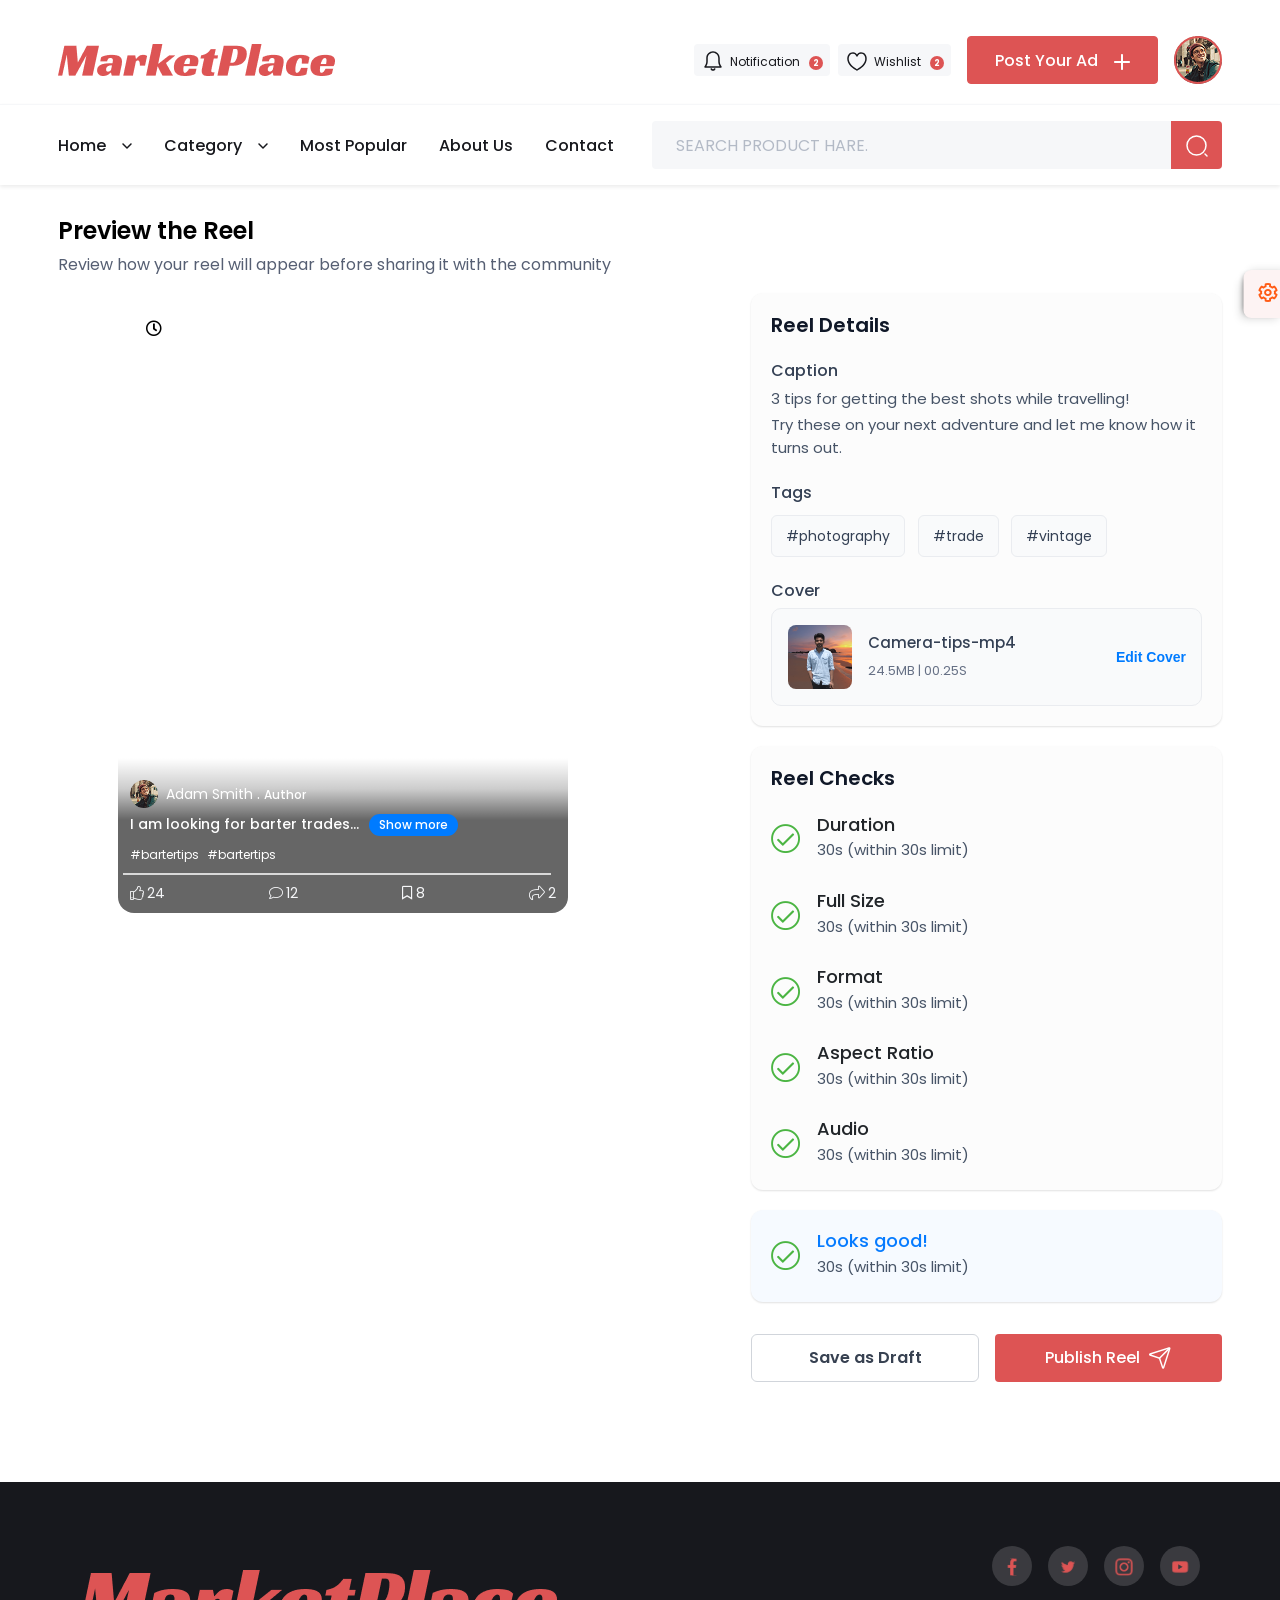
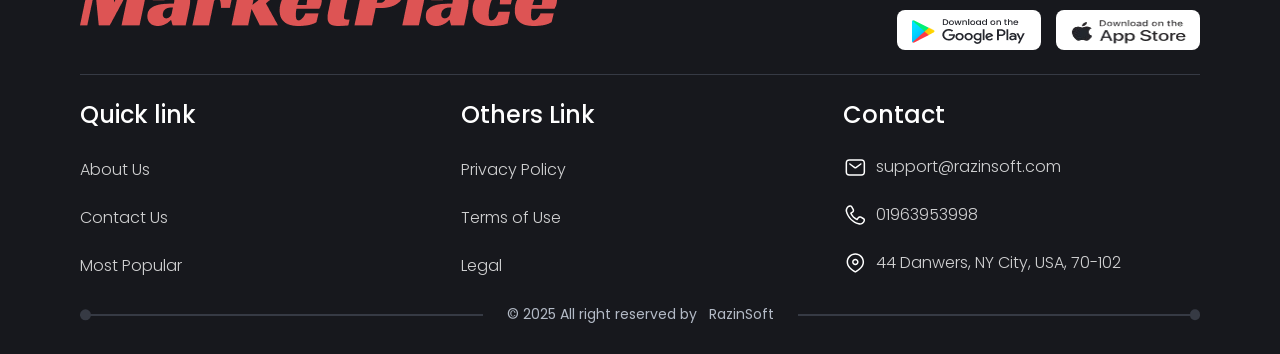
==== commit ec9abe9e: "reels preview done" ====
--- a/preview-reel.html
+++ b/preview-reel.html
@@ -361,6 +361,15 @@
                                             <video class="short-video" width="100%" height="400px">
                                                 <source src="assets/img/video/short.mp4" type="video/mp4">
                                             </video>
+                                            <div class="video-progress">
+                                                <div class="video-progress-bar"></div>
+                                            </div>
+                                            <div class="video-time">
+                                                <span>
+                                                    <i class="far fa-clock"></i>
+                                                    <!-- 30s -->
+                                                </span>
+                                            </div>
 
                                             <div class="video_dic p-12 p-absolute">
                                                 <div class="d-flex align-items-center gap-2">
@@ -372,8 +381,10 @@
                                                     </a>
                                                 </div>
                                                 <div class="title">
-                                                    <h5>
-                                                        5 things I am looking for barter trades
+                                                    <h5 class="dis_title">
+                                                        I am looking for barter trades involving five specific items or
+                                                        services, and I am open to exchanging value in a fair and
+                                                        mutually beneficial way.
                                                     </h5>
                                                 </div>
                                                 <div class="has-tag d-flex align-items-center gap-2">
@@ -404,7 +415,132 @@
                                     </div>
                                 </div>
 
-                                <div class="col-md-5 offset-md-1">
+                                <div class="col-md-6 col-lg-5 offset-lg-1">
+
+                                    <div class="rell-details-card mb-20">
+                                        <h3>
+                                            Reel Details
+                                        </h3>
+                                        <h5>
+                                            Caption
+                                        </h5>
+                                        <p>
+                                            3 tips for getting the best shots while travelling!
+                                        </p>
+                                        <p>
+                                            Try these on your next adventure and let me know how it turns out.
+                                        </p>
+                                        <div class="tag">
+                                            <h6>
+                                                Tags
+                                            </h6>
+                                            <span>#photography</span>
+                                            <span>#trade</span>
+                                            <span>#vintage</span>
+                                        </div>
+                                        <div class="cover">
+                                            <h6>
+                                                Cover
+                                            </h6>
+                                            <div class="cover-box">
+                                                <img src="assets/img/abter/profile-img.png" alt="">
+                                                <div class="img-name">
+                                                    <span>Camera-tips-mp4</span>
+                                                    <span class="date">24.5MB | 00.25S</span>
+                                                </div>
+                                            </div>
+                                            <a href="rell.html" class="edit-cover">
+                                                Edit Cover
+                                            </a>
+                                        </div>
+                                    </div>
+
+                                    <div class="rell-details-card">
+                                        <h3 class="card-title">Reel Checks</h3>
+
+                                        <div class="check-list">
+                                            <div class="check-item">
+                                                <div class="check-icon">
+                                                    <i class="far fa-check-circle"></i>
+                                                </div>
+                                                <div class="check-details">
+                                                    <h4 class="check-name">Duration</h4>
+                                                    <p class="check-status">30s (within 30s limit)</p>
+                                                </div>
+                                            </div>
+
+                                            <div class="check-item">
+                                                <div class="check-icon">
+                                                    <i class="far fa-check-circle"></i>
+                                                </div>
+                                                <div class="check-details">
+                                                    <h4 class="check-name">Full Size</h4>
+                                                    <p class="check-status">30s (within 30s limit)</p>
+                                                </div>
+                                            </div>
+
+                                            <div class="check-item">
+                                                <div class="check-icon">
+                                                    <i class="far fa-check-circle"></i>
+                                                </div>
+                                                <div class="check-details">
+                                                    <h4 class="check-name">Format</h4>
+                                                    <p class="check-status">30s (within 30s limit)</p>
+                                                </div>
+                                            </div>
+
+                                            <div class="check-item">
+                                                <div class="check-icon">
+                                                    <i class="far fa-check-circle"></i>
+                                                </div>
+                                                <div class="check-details">
+                                                    <h4 class="check-name">Aspect Ratio</h4>
+                                                    <p class="check-status">30s (within 30s limit)</p>
+                                                </div>
+                                            </div>
+
+                                            <div class="check-item">
+                                                <div class="check-icon">
+                                                    <i class="far fa-check-circle"></i>
+                                                </div>
+                                                <div class="check-details">
+                                                    <h4 class="check-name">Audio</h4>
+                                                    <p class="check-status">30s (within 30s limit)</p>
+                                                </div>
+                                            </div>
+                                        </div>
+                                    </div>
+
+                                    <div class="rell-details-card rell-details-card-2 mt-20 mb-32">
+
+                                        <div class="check-list">
+                                            <div class="check-item">
+                                                <div class="check-icon">
+                                                    <i class="far fa-check-circle"></i>
+                                                </div>
+                                                <div class="check-details">
+                                                    <h4 class="check-name">Looks good!</h4>
+                                                    <p class="check-status">30s (within 30s limit)</p>
+                                                </div>
+                                            </div>
+                                        </div>
+                                    </div>
+
+                                    <div class="uplode_rell d-flex align-items-center justify-content-center gap-16">
+                                        <button type="button" class="btn btn-draft w-50 h-48">Save as Draft</button>
+                                        <button type="submit" class="upload-btn w-50">
+                                            Publish Reel
+                                            <svg width="24" height="24" viewBox="0 0 24 24" fill="none"
+                                                xmlns="http://www.w3.org/2000/svg">
+                                                <path fill-rule="evenodd" clip-rule="evenodd"
+                                                    d="M10.9105 12.7872L1.86246 9.77121C1.6102 9.68669 1.39103 9.52474 1.23618 9.30841C1.08133 9.09208 0.998686 8.83241 1.00002 8.56637C1.00135 8.30033 1.08658 8.0415 1.24359 7.82673C1.40059 7.61196 1.62136 7.4522 1.87445 7.37021L20.8475 1.26021C21.0687 1.18953 21.3051 1.18111 21.5308 1.23587C21.7565 1.29064 21.9627 1.40648 22.127 1.57071C22.2912 1.73493 22.407 1.94119 22.4618 2.16688C22.5166 2.39257 22.5081 2.62899 22.4375 2.85021L16.3275 21.8232C16.246 22.0768 16.0864 22.2981 15.8716 22.4556C15.6568 22.613 15.3977 22.6985 15.1313 22.6999C14.865 22.7012 14.605 22.6183 14.3886 22.463C14.1722 22.3077 14.0105 22.088 13.9265 21.8352L10.9105 12.7872ZM3.02146 8.57621L11.7405 11.4832C11.9645 11.5572 12.1405 11.7332 12.2145 11.9572L15.1215 20.6762L20.8685 2.82921L3.02146 8.57621Z"
+                                                    fill="currentColor" />
+                                                <path fill-rule="evenodd" clip-rule="evenodd"
+                                                    d="M12.0334 12.7243C11.9638 12.7939 11.8812 12.8491 11.7903 12.8868C11.6993 12.9245 11.6019 12.9439 11.5034 12.9439C11.405 12.9439 11.3075 12.9245 11.2166 12.8868C11.1257 12.8491 11.043 12.7939 10.9734 12.7243C10.9038 12.6547 10.8486 12.5721 10.811 12.4812C10.7733 12.3902 10.7539 12.2928 10.7539 12.1943C10.7539 12.0959 10.7733 11.9984 10.811 11.9075C10.8486 11.8166 10.9038 11.7339 10.9734 11.6643L20.7744 1.86333C20.844 1.79373 20.9267 1.73852 21.0176 1.70085C21.1085 1.66319 21.206 1.6438 21.3044 1.6438C21.4029 1.6438 21.5003 1.66319 21.5913 1.70085C21.6822 1.73852 21.7648 1.79373 21.8344 1.86333C21.904 1.93293 21.9593 2.01556 21.9969 2.1065C22.0346 2.19744 22.054 2.2949 22.054 2.39333C22.054 2.49176 22.0346 2.58923 21.9969 2.68017C21.9593 2.7711 21.904 2.85373 21.8344 2.92333L12.0334 12.7243Z"
+                                                    fill="currentColor" />
+                                            </svg>
+                                        </button>
+                                    </div>
 
                                 </div>
                             </div>
--- a/assets/css/rell.css
+++ b/assets/css/rell.css
@@ -118,6 +118,7 @@
     line-height: 1.4;
     margin-bottom: 5px;
     margin-top: 6px;
+    line-height: 1.5;
 }
 
 .video_dic .has-tag a {
@@ -127,9 +128,9 @@
     padding-bottom: 4px;
 }
 
-.video_dic .has-tag {
-    border-bottom: 1px solid #fff;
-}
+/* .video_dic .has-tag {
+    border-bottom: 1.5px solid #fff;
+} */
 
 .video_dic .rell-opinion a {
     font-weight: 400;
@@ -382,6 +383,21 @@
     color: #DD5454;
 }
 
+body.dark-mode .btn.btn-draft-1,
+body.dark-mode .br-modal-header {
+    color: #000;
+}
+
+body.dark-mode #rell__uplode label {
+    color: #000;
+}
+
+body.dark-mode .btn.btn-cancel:hover,
+body.dark-mode .btn.btn-preview:hover {
+    color: #DD5454;
+    border: 1px solid #DD5454;
+}
+
 body.dark-mode .hash-icon-box {
     background: #000;
 }
@@ -396,6 +412,7 @@
     border: 1px solid #DD5454;
 }
 
+body.dark-mode .img-name span,
 body.dark-mode .rell-header p,
 body.dark-mode .create-share p,
 body.dark-mode .reels-card-text,
@@ -403,6 +420,38 @@
     color: #b6b8bc;
 }
 
+body.dark-mode .cover-box,
+body.dark-mode .tag span {
+    background: #000000;
+    color: #fff !important;
+    border: none;
+}
+
+body.dark-mode .rell-details-card {
+    background: #17181D;
+    color: #fff !important;
+}
+
+body.dark-mode .btn-draft,
+body.dark-mode .rell-details-card h3 {
+    color: #ffffff;
+}
+
+body.dark-mode .btn-draft:hover {
+    background: transparent;
+    border: 1px solid #dddddd7e;
+}
+
+
+
+body.dark-mode .rell-details-card h5,
+body.dark-mode .rell-details-card h6 {
+    color: #ffffff;
+}
+
+body.dark-mode .rell-details-card p {
+    color: #ffffffa2;
+}
 
 /* responsive */
 @media (max-width: 1450px) {
@@ -436,12 +485,61 @@
         max-height: 415px;
     }
 
+    .short-rell-2 {
+        max-height: 500px;
+        overflow: hidden;
+    }
+
+    .short-rell-2 .video {
+        height: 500px;
+        width: 100%;
+    }
+
+    .short-rell-2 .video video {
+        height: 500px;
+        width: 100%;
+    }
+
+    .rell-details-card {
+        width: 100% !important;
+        max-width: 100% !important;
+    }
+
+
+
+    .rell-body .col-md-6.col-lg-5.offset-lg-1 {
+        display: flex;
+        flex-direction: column;
+        justify-content: center;
+        align-items: center;
+    }
+
     .create-share p br {
         display: none;
     }
+
+    .rell-details-card {
+        margin-top: 16px;
+        width: 100%;
+    }
+
+    .rell-details-card.mb-20 {
+        margin-bottom: 0 !important;
+    }
+
+    .uplode_rell {
+        flex-wrap: wrap;
+        width: 100%;
+    }
+
+    .uplode_rell button {
+        width: 100% !important;
+    }
 }
 
 @media (max-width: 767px) {
+
+
     .create-share {
         margin-top: 16px;
     }
@@ -460,6 +558,14 @@
     .create-share {
         padding: 16px;
     }
+
+    .cover-box {
+        flex-wrap: wrap;
+    }
+
+    .edit-cover {
+        margin-left: auto;
+    }
 }
 
 @media (max-width: 580px) {
@@ -472,6 +578,7 @@
     .br-modal-footer .btn-draft,
     .br-modal-footer .btn-preview {
         width: 100%;
+        white-space: nowrap;
     }
 
     .br-modal-footer .d-flex.gap-2 {
@@ -663,7 +770,9 @@
     font-weight: 600;
     padding: 10px 20px;
     transition: .2s linear;
-}
+    white-space: nowrap;
+}
+
 
 .btn-draft:hover {
     background: #D1D5DB;
@@ -819,4 +928,359 @@
 /* hover */
 .remove-cover:hover i {
     transform: rotate(90deg) scale(1.1);
+}
+
+
+
+/* Card Container */
+.rell-details-card {
+    box-shadow: 0 1px 2px 0 rgba(0, 0, 0, 0.12);
+    background: #fcfcfc;
+    border-radius: 12px;
+    padding: 20px;
+    max-width: 500px;
+    font-family: 'Inter', sans-serif;
+
+}
+
+.rell-details-card-2 {
+    box-shadow: 0 1px 2px 0 rgba(0, 0, 0, 0.12);
+    background: #f6faff;
+}
+
+.rell-details-card-2 .check-name {
+    color: #067BFF;
+}
+
+/* Titles & Labels */
+.rell-details-card h3 {
+    font-size: 20px;
+    font-weight: 600;
+    color: #101828;
+    margin-bottom: 24px;
+}
+
+.rell-details-card h5,
+.rell-details-card h6 {
+    font-size: 16px;
+    font-weight: 500;
+    color: #344054;
+    margin-bottom: 8px;
+    margin-top: 20px;
+}
+
+/* Caption Text */
+.rell-details-card p {
+    font-size: 15px;
+    color: #475467;
+    line-height: 1.5;
+    margin-bottom: 4px;
+}
+
+/* Tags Styling */
+.tag {
+    margin-top: 24px;
+}
+
+.tag span {
+    display: inline-block;
+    background: #F9FAFB;
+    border: 1px solid #EAECF0;
+    border-radius: 6px;
+    padding: 6px 14px;
+    font-size: 14px;
+    color: #344054;
+    margin-right: 8px;
+    margin-top: 4px;
+}
+
+/* Cover Section */
+.cover {
+    margin-top: 24px;
+}
+
+.cover-box {
+    background: #F9FAFB;
+    border: 1px solid #EAECF0;
+    border-radius: 10px;
+    padding: 16px;
+    display: flex;
+    align-items: center;
+    position: relative;
+}
+
+.cover-box img {
+    width: 64px;
+    height: 64px;
+    border-radius: 8px;
+    object-fit: cover;
+    margin-right: 16px;
+}
+
+.img-name span {
+    display: block;
+    font-size: 15px;
+    font-weight: 500;
+    color: #344054;
+}
+
+.img-name .date {
+    font-size: 13px;
+    color: #667085;
+    margin-top: 0;
+    font-weight: 400;
+}
+
+/* Edit Cover Link */
+.cover {
+    position: relative;
+}
+
+.cover a {
+    position: absolute;
+    right: 16px;
+    bottom: 35px;
+    font-size: 14px;
+    font-weight: 600;
+    color: #007BFF;
+    text-decoration: none;
+}
+
+.cover a:hover {
+    text-decoration: underline;
+}
+
+
+
+
+
+
+
+
+.video-progress {
+    position: absolute;
+    bottom: 38px;
+    left: 5px;
+    width: 95%;
+    height: 2px;
+    background: rgb(255 255 255 / 75%);
+    cursor: pointer;
+    z-index: 99;
+    transition: width 0.1s linear;
+}
+
+.video-progress-bar {
+    height: 100%;
+    width: 0%;
+    background: #DD5454;
+    position: relative;
+}
+
+/* DOT */
+.video-progress-bar::after {
+    content: "";
+    position: absolute;
+    right: 0;
+    top: 50%;
+    transform: translate(50%, -50%) scale(0);
+    width: 10px;
+    height: 10px;
+    background: #DD5454;
+    border-radius: 50%;
+    transition: transform 0.2s ease;
+}
+
+/* show on hover */
+.video-progress:hover .video-progress-bar::after {
+    transform: translate(50%, -50%) scale(1);
+}
+
+
+.video-progress,
+.video-progress * {
+    user-select: none;
+}
+
+.video-time span {
+    font-family: var(--font-family);
+    font-weight: 500;
+    font-size: 16px;
+    line-height: 150%;
+    color: #000;
+    position: absolute;
+    top: 20px;
+    left: 20px;
+    display: flex;
+    align-items: center;
+    justify-content: center;
+    background: rgba(255, 255, 255, 0.48);
+    border-radius: 8px;
+    padding: 0 8px;
+    height: 32px;
+    gap: 6px;
+    backdrop-filter: blur(8px);
+    flex-direction: row-reverse;
+}
+
+
+
+
+.video-time span i {
+    margin-top: -2px;
+    transition: transform 0.7s linear;
+}
+
+/* spinning animation */
+.video-time span.playing i {
+    animation: spin 2s linear infinite;
+}
+
+@keyframes spin {
+    from {
+        transform: rotate(0deg);
+    }
+
+    to {
+        transform: rotate(360deg);
+    }
+}
+
+
+.dis_title .toggle-btn {
+    background: #007BFF;
+    color: #ffffff;
+    border: none;
+    cursor: pointer;
+    font-weight: 500;
+    font-size: 12px;
+    padding: 2px 10px;
+    margin-left: 6px;
+    position: relative;
+    border-radius: 30px;
+    transition: all 0.3s ease;
+    overflow: hidden;
+}
+
+/* hover animation background effect */
+.dis_title .toggle-btn::before {
+    content: "";
+    position: absolute;
+    top: 0;
+    left: -100%;
+    width: 100%;
+    height: 100%;
+    background: rgba(255, 255, 255, 0.2);
+    transition: left 0.4s ease;
+}
+
+/* hover */
+.dis_title .toggle-btn:hover {
+    transform: translateY(-2px);
+    box-shadow: 0 4px 10px rgba(0, 0, 0, 0.2);
+}
+
+/* sliding light effect */
+.dis_title .toggle-btn:hover::before {
+    left: 100%;
+}
+
+/* click effect */
+.dis_title .toggle-btn:active {
+    transform: scale(0.95);
+}
+
+
+.dis_title {
+    display: flex;
+    align-items: center;
+    flex-wrap: wrap;
+    gap: 6px;
+}
+
+.dis_title .text-content {
+    display: inline;
+}
+
+.dis_title .toggle-btn {
+    flex-shrink: 0;
+}
+
+
+
+
+/* Container Card */
+.reel-checks-card {
+    background: #FFFFFF;
+    border: 1px solid #F2F4F7;
+    border-radius: 12px;
+    padding: 24px;
+    max-width: 480px;
+}
+
+.card-title {
+    font-size: 20px;
+    font-weight: 600;
+    color: #101828;
+    margin-bottom: 28px;
+}
+
+/* List Layout */
+.check-list {
+    display: flex;
+    flex-direction: column;
+    gap: 24px;
+}
+
+.check-item {
+    display: flex;
+    align-items: center;
+}
+
+.check-icon {
+    color: #4BB543;
+    margin-right: 16px;
+    line-height: 1;
+    font-size: 28px;
+    font-weight: 300;
+}
+
+.check-icon i {
+    color: #4BB543;
+    line-height: 1;
+    font-size: 30px;
+    font-weight: 300;
+}
+
+.check-name {
+    font-weight: 500;
+    font-size: 18px;
+    margin: 0 0 4px 0;
+}
+
+.check-status {
+    font-weight: 400;
+    font-size: 16px;
+    color: #687387;
+    margin: 0;
+}
+
+.check-item.failed .check-icon {
+    color: #F04438;
+}
+
+.check-item.failed .check-name {
+    color: #F04438;
+}
+
+
+.gap-16 {
+    gap: 16px;
+}
+
+.w-50 {
+    width: 50%;
+}
+
+.h-48 {
+    height: 48px !important;
 }
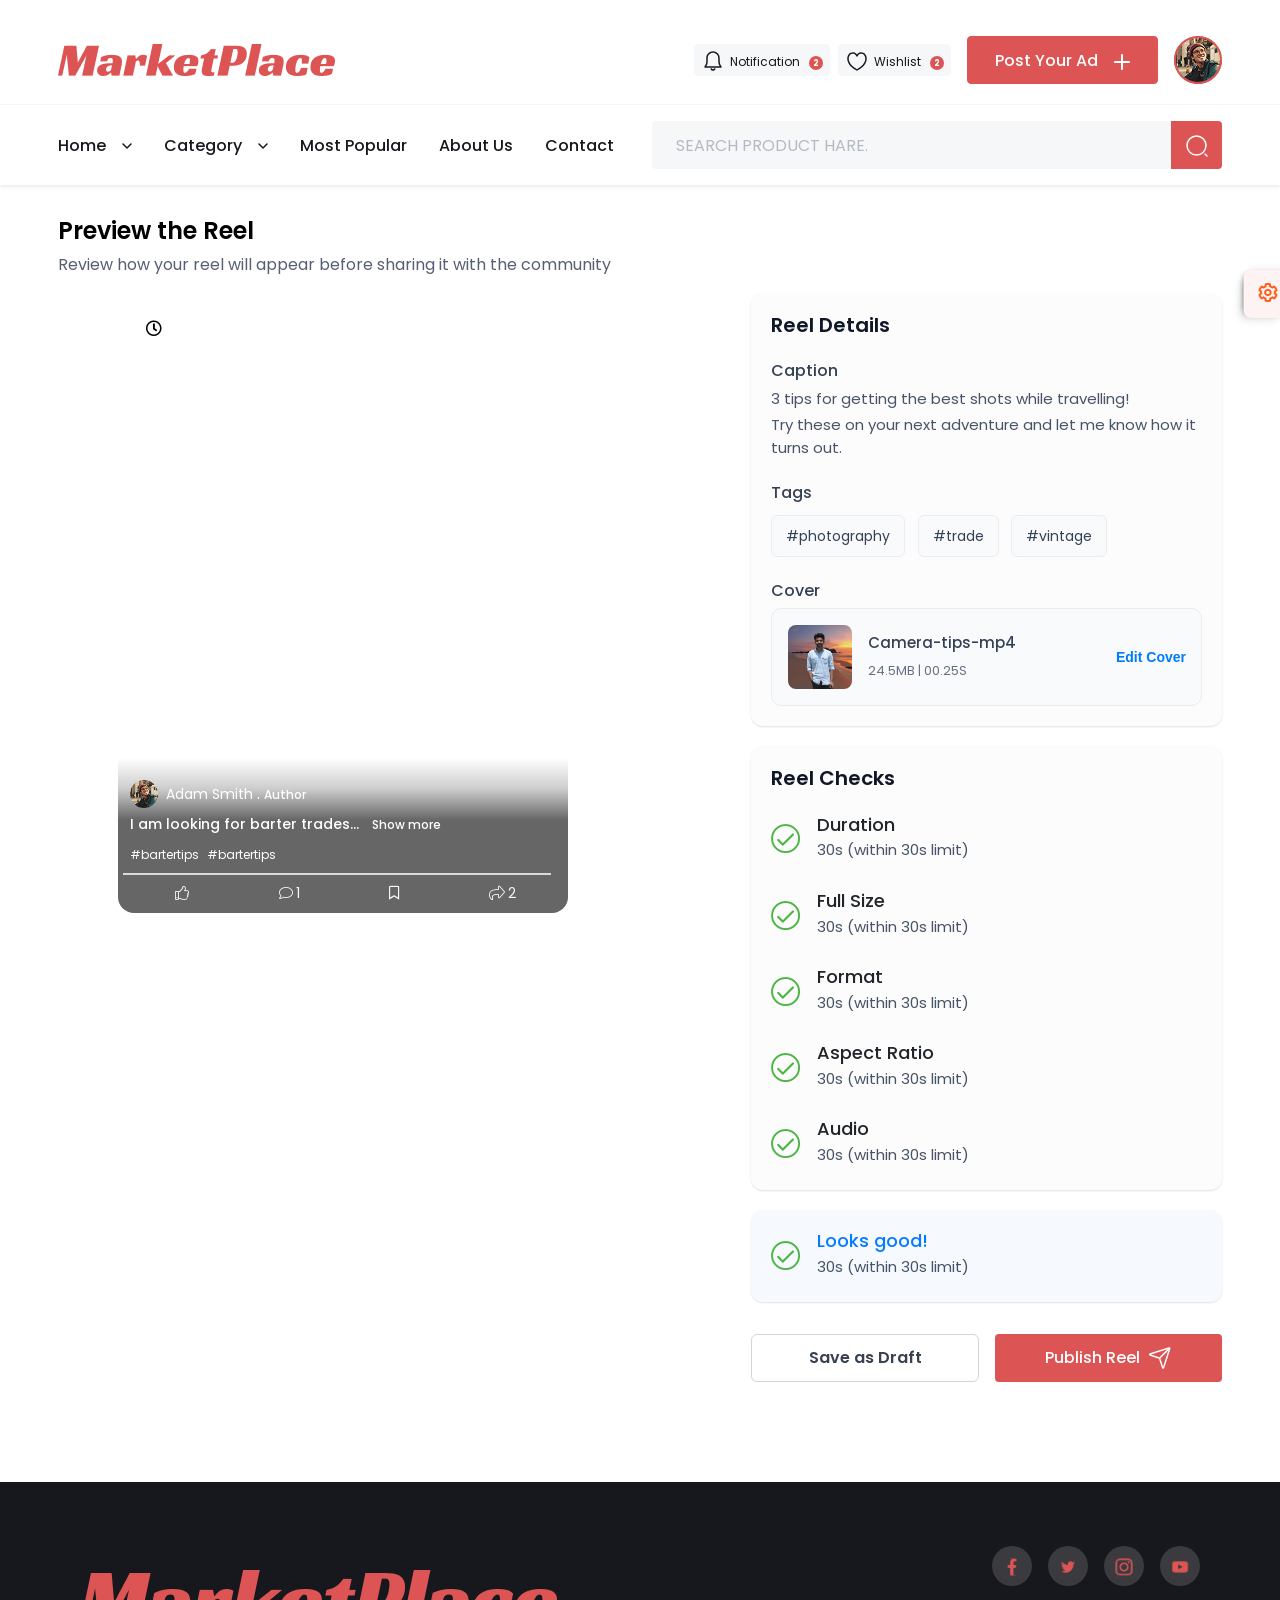
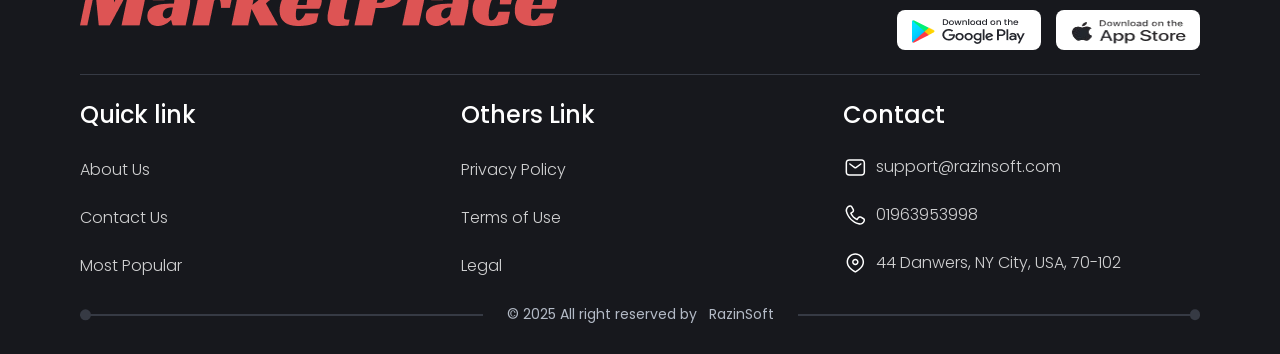
==== commit cc56a962: "homr page responsive done" ====
--- a/preview-reel.html
+++ b/preview-reel.html
@@ -22,6 +22,174 @@
 
 <body class="rs-magic-cursor">
 
+    <!-- rell__comment -->
+    <section id="rell__comment" class="modal_container">
+        <!-- modal content -->
+        <div class="modal_content br-upload-modal">
+            <form action="#">
+                <div class="br-modal-header">
+                    <h4 class="m-0">Reels Comments</h4>
+                    <button type="button" onclick="toggleModal('rell__comment')" class="close-icon">
+                        <i class="fal fa-times"></i>
+                    </button>
+                </div>
+
+                <div class="rell__author">
+                    <div class="rs-massage-form-2-left d-flex align-items-center gap-2  p-relative">
+                        <button class="chat-back-btn d-md-none"><i class="fal fa-arrow-left"></i></button>
+                        <img src="./assets/img/abter/profile-img.png" alt="">
+                        <div class="name">
+                            <h4>
+                                Tarik Bin Aziz
+                            </h4>
+                            <div class="last-seen">
+                                <p>
+                                    last seen today at 1:18 pm
+                                </p>
+                            </div>
+                        </div>
+                        <a href="#" class="author__follow">
+                            Follow
+                        </a>
+                    </div>
+                    <div class="title mt-6">
+                        <h5 class="dis_title">
+                            I am looking for barter trades involving five specific items or
+                            services, and I am open to exchanging value in a fair and
+                            mutually beneficial way.
+                        </h5>
+                    </div>
+                </div>
+
+                <div class="rell-comment-modal-body">
+                    <div class="rells__comment">
+                        <div class="rells__comment__top__content">
+                            <div class="rells__comment__top__content__tab__btn">
+                                <button>Most relevant</button>
+                            </div>
+                        </div>
+
+                        <div class="rells_comment_area">
+                            <!-- <div class="rells__comment__main__content">
+                                <div class="author d-flex align-items-start gap-2">
+                                    <a href="#">
+                                        <img src="assets/img/abter/header-abtar.png" alt="">
+                                    </a>
+                                    <div class="author__comment">
+                                        <a href="#" class="author_name">Tarik Bin Aziz</a>
+                                        <div class="title mt-6">
+                                            <h5 class="dis_title dis_title_2">
+                                                I am looking for barter trades involving five specific items or
+                                                services, and I am open to exchanging value in a fair and
+                                                mutually beneficial way.
+                                            </h5>
+                                        </div>
+                                    </div>
+                                </div>
+                            </div>
+
+                            <div class="author__comment_info">
+                                <span>1h</span>
+                                <div class="rells__like">
+                                    <a href="#" class="like-btn">
+                                        <i>Like</i>
+                                        <span class="like-count"></span>
+                                    </a>
+                                </div>
+                                <div class="rells__comments_reply p-relative">
+                                    <buton class="like-btn reply-btn">
+                                        Reply
+                                    </buton>
+                                    <div id="comment__reply__dropdown" class="dropdown__menu active">
+                                    </div>
+
+                                    <div class="rell_reply_textarea p-relative">
+
+                                        <textarea name="send__message" placeholder="Type a message"></textarea>
+
+                                        <button type="button" class="send-btn">
+                                            <i class="fal fa-paper-plane"></i>
+                                        </button>
+
+                                    </div>
+                                </div>
+                            </div> -->
+                        </div>
+
+                    </div>
+                </div>
+
+                <div class="br-modal-footer">
+                    <div class="rell_main_comment">
+                        <textarea name="comment" placeholder="Write a comment..."></textarea>
+                        <button type="button" class="comment-send-btn">
+                            <i class="fal fa-paper-plane"></i>
+                        </button>
+                    </div>
+                </div>
+            </form>
+        </div>
+        <!-- backdrop modal -->
+        <div onclick="toggleModal('rell__comment')" class="modal_backdrop"></div>
+    </section>
+
+    <!-- rells__share -->
+    <section id="rells__share" class="modal_container">
+
+        <div class="modal_content br-upload-modal">
+
+            <!-- header -->
+            <div class="br-modal-header">
+                <h4 class="m-0">Reels Share To</h4>
+                <button type="button" onclick="toggleModal('rells__share')" class="close-icon">
+                    <i class="fal fa-times"></i>
+                </button>
+            </div>
+
+            <!-- body -->
+            <div class="share-body">
+
+                <!-- link box -->
+                <div class="share-input-box">
+                    <input type="text" value="https://your-link.com/reel/123" readonly>
+                    <button type="button">
+                        <i class="fal fa-copy"></i>
+                    </button>
+                </div>
+
+                <div class="share-grid icon-grid">
+
+                    <a href="#" class="share-item facebook"><i class="fab fa-facebook-f"></i></a>
+                    <a href="#" class="share-item whatsapp"><i class="fab fa-whatsapp"></i></a>
+                    <a href="#" class="share-item messenger"><i class="fab fa-facebook-messenger"></i></a>
+                    <a href="#" class="share-item twitter"><i class="fab fa-twitter"></i></a>
+
+                    <a href="#" class="share-item telegram"><i class="fab fa-telegram-plane"></i></a>
+                    <a href="#" class="share-item linkedin"><i class="fab fa-linkedin-in"></i></a>
+                    <a href="#" class="share-item instagram"><i class="fab fa-instagram"></i></a>
+                    <a href="#" class="share-item reddit"><i class="fab fa-reddit-alien"></i></a>
+
+                    <a href="#" class="share-item pinterest"><i class="fab fa-pinterest-p"></i></a>
+                    <a href="#" class="share-item tiktok"><i class="fab fa-tiktok"></i></a>
+
+                    <a href="#" class="share-item snapchat"><i class="fab fa-snapchat-ghost"></i></a>
+                    <a href="#" class="share-item skype"><i class="fab fa-skype"></i></a>
+
+                    <a href="#" class="share-item discord"><i class="fab fa-discord"></i></a>
+                    <a href="#" class="share-item youtube"><i class="fab fa-youtube"></i></a>
+
+                    <a href="#" class="share-item email"><i class="fas fa-envelope"></i></a>
+                    <a href="#" class="share-item copy"><i class="fas fa-link"></i></a>
+
+                </div>
+
+            </div>
+
+        </div>
+
+        <!-- backdrop -->
+        <div onclick="toggleModal('rells__share')" class="modal_backdrop"></div>
+    </section>
 
     <!-- Template rtl start -->
     <div class="rs-template-settings">
@@ -375,7 +543,7 @@
                                                 <div class="d-flex align-items-center gap-2">
                                                     <a href="#" class="author">
                                                         <img src="assets/img/abter/header-abtar.png" alt="">
-                                                        <a href="" class="name">
+                                                        <a href="#" class="name">
                                                             <h4>Adam Smith <i>.</i> <span>Author</span> </h4>
                                                         </a>
                                                     </a>
@@ -385,6 +553,12 @@
                                                         I am looking for barter trades involving five specific items or
                                                         services, and I am open to exchanging value in a fair and
                                                         mutually beneficial way.
+                                                        I am looking for barter trades involving five specific items or
+                                                        services, and I am open to exchanging value in a fair and
+                                                        mutually beneficial way.
+                                                        I am looking for barter trades involving five specific items or
+                                                        services, and I am open to exchanging value in a fair and
+                                                        mutually beneficial way.
                                                     </h5>
                                                 </div>
                                                 <div class="has-tag d-flex align-items-center gap-2">
@@ -392,12 +566,28 @@
                                                     <a href="#">#bartertips</a>
                                                 </div>
 
-                                                <div
-                                                    class="rell-opinion d-flex align-items-center justify-content-between">
-                                                    <a href="#"><i class="fal fa-thumbs-up"></i>24</a>
-                                                    <a href="#"><i class="fal fa-comment"></i>12</a>
-                                                    <a href="#"><i class="far fa-bookmark"></i>8</a>
-                                                    <a href="#"><i class="fal fa-share"></i>2</a>
+                                                <div class="rell-opinion align-items-center justify-content-between">
+                                                    <div class="rells__like">
+                                                        <a href="javascript:void(0)" class="like-btn">
+                                                            <i class="fal fa-thumbs-up"></i>
+                                                            <span class="like-count"></span>
+                                                        </a>
+                                                    </div>
+                                                    <div class="rells__comment" onclick="toggleModal('rell__comment')">
+                                                        <a href="javascript:void(0)">
+                                                            <i class="fal fa-comment"></i>
+                                                            <span class="comment-count">1</span>
+                                                        </a>
+                                                    </div>
+                                                    <div class="rells__save">
+                                                        <a href="javascript:void(0)" class="save-btn">
+                                                            <i class="far fa-bookmark"></i>
+                                                            <span class="save-count"></span>
+                                                        </a>
+                                                    </div>
+                                                    <div class="rells__share" onclick="toggleModal('rells__share')">
+                                                        <a href="javascript:void(0)"><i class="fal fa-share"></i>2</a>
+                                                    </div>
                                                 </div>
                                             </div>
 
--- a/assets/css/rell.css
+++ b/assets/css/rell.css
@@ -1147,14 +1147,14 @@
 
 
 .dis_title .toggle-btn {
-    background: #007BFF;
+    background: #007bff00;
     color: #ffffff;
     border: none;
     cursor: pointer;
     font-weight: 500;
     font-size: 12px;
     padding: 2px 10px;
-    margin-left: 6px;
+    margin-left: -3px;
     position: relative;
     border-radius: 30px;
     transition: all 0.3s ease;
@@ -1208,7 +1208,7 @@
 
 
 
-/* Container Card */
+/*=========== Container Card ===========*/
 .reel-checks-card {
     background: #FFFFFF;
     border: 1px solid #F2F4F7;
@@ -1283,4 +1283,867 @@
 
 .h-48 {
     height: 48px !important;
+}
+
+
+
+/* rtl mode */
+.rtl-mode .cover a {
+    right: auto;
+    left: 16px;
+}
+
+.rtl-mode .cover-box img {
+    margin-right: 0;
+    margin-left: 16px;
+}
+
+.rtl-mode .check-icon {
+    margin-right: 0;
+    margin-left: 16px;
+}
+
+
+.rells__like a,
+.rells__save a {
+    display: inline-flex;
+    align-items: center;
+    gap: 6px;
+    text-decoration: none;
+    transition: 0.3s;
+    position: relative;
+    color: #777;
+}
+
+/* ===== LIKE ===== */
+.rells__like a.liked {
+    color: #ffffff;
+}
+
+.rells__like a.liked i {
+    animation: pop 0.5s ease;
+}
+
+.rells__like a:active {
+    transform: scale(0.96);
+}
+
+/* ===== SAVE ===== */
+.rells__save a.saved {
+    color: #fbbf24;
+}
+
+.rells__save a.saved i {
+    animation: pop 0.4s ease;
+}
+
+/* ===== COMMON POP ANIMATION ===== */
+@keyframes pop {
+    0% {
+        transform: scale(1);
+    }
+
+    40% {
+        transform: scale(1.3);
+    }
+
+    100% {
+        transform: scale(1);
+    }
+}
+
+/* ===== GLOW EFFECT ===== */
+.rells__like a.liked::after,
+.rells__save a.saved::after {
+    content: "";
+    position: absolute;
+    inset: -5px;
+    border-radius: 50%;
+    opacity: 0;
+    z-index: -1;
+    animation: glow 0.5s ease;
+}
+
+/* different colors */
+.rells__like a.liked::after {
+    background: rgba(24, 118, 242, 0.637);
+}
+
+.rells__save a.saved::after {
+    background: rgba(251, 191, 36, 0.3);
+}
+
+@keyframes glow {
+    0% {
+        transform: scale(0.5);
+        opacity: 0.6;
+    }
+
+    100% {
+        transform: scale(1.8);
+        opacity: 0;
+    }
+}
+
+.rell-opinion {
+    display: grid;
+    grid-template-columns: repeat(4, 1fr);
+    justify-items: center;
+}
+
+
+#rell__comment .modal_content {
+    position: fixed;
+    right: -100%;
+    top: 0;
+    height: 100vh;
+    width: 350px !important;
+    border-radius: 0;
+}
+
+#rell__comment.modal_container.active .modal_content {
+    right: 0;
+}
+
+
+.br-modal-header .close-icon {
+    width: 35px;
+    height: 35px;
+    border: 2px solid #DD5454;
+    display: flex;
+    align-items: center;
+    justify-content: center;
+    border-radius: 8px;
+    cursor: pointer;
+    transition: 0.3s ease;
+    color: #DD5454;
+    background: #DD5454;
+    color: #fff;
+}
+
+/* hover effect */
+.br-modal-header .close-icon:hover {
+    background: transparent;
+    color: #DD5454;
+    border: 2px solid #DD5454;
+}
+
+/* smooth icon rotation feel */
+.br-modal-header .close-icon i {
+    transition: transform 0.3s ease;
+}
+
+.br-modal-header .close-icon:hover i {
+    transform: rotate(180deg);
+}
+
+
+
+#rell__comment .rell__author {
+    padding: 16px;
+    border-bottom: 1px solid #f0f0f0;
+}
+
+#rell__comment .br-modal-header {
+    padding-left: 16px;
+    padding-right: 16px;
+}
+
+#rell__comment .dis_title span {
+    font-size: 14px;
+    font-weight: 500;
+}
+
+#rell__comment .dis_title button {
+    background: none;
+    color: #000;
+    margin-left: 0;
+}
+
+#rell__comment .dis_title button:hover {
+    text-decoration: underline;
+}
+
+
+
+.author__follow {
+    display: inline-flex;
+    align-items: center;
+    justify-content: center;
+    padding: 4px 10px;
+    font-size: 10px;
+    font-weight: 500;
+    color: #fff;
+    background: #1877f2;
+    border-radius: 20px;
+    text-decoration: none;
+    transition: 0.25s ease;
+    border: 1px solid transparent;
+    position: absolute;
+    right: 0;
+    top: 0;
+    height: 27px;
+}
+
+/* hover effect */
+.author__follow:hover {
+    background: #0f66d6;
+    transform: translateY(-1px);
+    box-shadow: 0 4px 12px rgba(24, 119, 242, 0.25);
+}
+
+/* click effect */
+.author__follow:active {
+    transform: scale(0.96);
+}
+
+.rell-comment-modal-body {
+    padding: 16px;
+}
+
+
+.rells__comment__top__content__tab__btn button {
+    padding: 6px 12px;
+    font-size: 13px;
+    font-weight: 500;
+    color: #777;
+    background: transparent;
+    border: 1px solid #ddd;
+    border-radius: 20px;
+    cursor: pointer;
+    transition: 0.25s ease;
+    margin-bottom: 20px;
+}
+
+/* hover */
+/* .rells__comment__top__content__tab__btn button:hover {
+    background: #1877f2;
+    color: #fff;
+    border-color: #1877f2;
+    transform: translateY(-1px);
+    box-shadow: 0 4px 10px rgba(24, 119, 242, 0.2);
+} */
+
+/* active / click */
+.rells__comment__top__content__tab__btn button:active {
+    transform: scale(0.96);
+}
+
+.rells__comment__main__content .author a img {
+    width: 30px;
+    height: 30px;
+    object-fit: cover;
+    border-radius: 100%;
+}
+
+.rells__comment__main__content .author a {
+    flex: 0 0 auto;
+}
+
+
+.rells__comment__main__content .author__comment {
+    box-shadow: 0 1px 2px 0 rgba(0, 0, 0, 0.12);
+    background: #f7f6f6;
+    padding: 10px;
+    border-radius: 10px;
+    max-height: 200px;
+    overflow-y: scroll;
+    scrollbar-width: none;
+}
+
+.rells__comment__main__content .author__comment .author_name {
+    font-size: 14px;
+    font-weight: 600;
+}
+
+.rells__comment__main__content .author__comment .dis_title {
+    margin-bottom: 0;
+    font-size: 15px;
+    font-weight: 400;
+}
+
+.rells__comment__main__content .author__comment .dis_title span {
+    font-size: 15px;
+    font-weight: 400;
+    line-height: 1.3;
+}
+
+
+
+.author__comment_info {
+    display: flex;
+    align-items: start;
+    gap: 10px;
+    margin-left: 60px;
+    font-size: 14px;
+}
+
+.author__comment_info i {
+    color: #000;
+    font-style: normal;
+}
+
+.author__comment_info .rells__like a span {
+    color: #000;
+    font-style: normal;
+    margin-left: -4px !important;
+}
+
+.rells__comments_reply {
+    cursor: pointer;
+}
+
+#comment__reply__dropdown.dropdown__menu .rells__comment__main__content .author__comment {
+    background: #8ca5ff2b;
+}
+
+#comment__reply__dropdown.dropdown__menu {
+    position: inherit;
+    left: -73px;
+    top: 12px;
+    margin-top: 0;
+    width: 100%;
+    min-width: 270px;
+    background-color: #ffffff00;
+    border: 1px solid #e5e7eb00;
+    border-radius: 0;
+    box-shadow: none;
+    z-index: 50;
+    overflow: hidden;
+}
+
+
+.rell_reply_textarea {
+    width: 180px !important;
+    margin-top: -16px;
+}
+
+.rell_reply_textarea textarea {
+    width: 100%;
+    height: 48px !important;
+    padding: 12px 14px;
+    border: 1px solid #e5e7eb;
+    border-radius: 10px;
+    font-size: 14px;
+    outline: none;
+    transition: all 0.25s ease;
+    background: #fff;
+    color: #111;
+    /* box-shadow: 0 1px 2px rgba(0, 0, 0, 0.04); */
+    overflow-y: scroll !important;
+    scrollbar-width: none;
+}
+
+.rell_reply_textarea {
+    position: relative;
+}
+
+.rell_reply_textarea textarea {
+    padding: 12px 25px 12px 12px;
+}
+
+/* send button */
+.send-btn {
+    position: absolute;
+    right: 10px;
+    top: 10px;
+    border: none;
+    border-radius: 50%;
+    color: #fff;
+    display: flex;
+    align-items: center;
+    justify-content: center;
+    cursor: pointer;
+    transition: all 0.25s ease;
+}
+
+.send-btn:hover {
+    transform: scale(1.1);
+}
+
+.send-btn i {
+    font-size: 14px;
+}
+
+/* focus effect */
+.rell_reply_textarea textarea:focus {
+    border-color: #DD5454;
+    /* your theme red */
+    /* box-shadow: 0 0 0 4px rgba(221, 84, 84, 0.15); */
+    transform: translateY(-1px);
+}
+
+/* placeholder style */
+.rell_reply_textarea textarea::placeholder {
+    color: #9ca3af;
+    font-size: 13px;
+}
+
+/* hover subtle effect */
+.rell_reply_textarea textarea:hover {
+    border-color: #cbd5e1;
+}
+
+
+
+.rell_reply_textarea {
+    display: none;
+}
+
+.rell_reply_textarea.show {
+    display: block;
+    animation: fadeIn 0.25s ease;
+}
+
+@keyframes fadeIn {
+    from {
+        opacity: 0;
+        transform: translateY(5px);
+    }
+
+    to {
+        opacity: 1;
+        transform: translateY(0);
+    }
+}
+
+
+
+
+
+
+
+
+#comment__reply__dropdown.dropdown__menu .rells__comment__main__content {
+    margin-bottom: 10px;
+}
+
+#comment__reply__dropdown.dropdown__menu {
+    transform: scaleY(1);
+    opacity: 1;
+    visibility: visible;
+    padding: 0;
+    left: -50px;
+    top: -3px;
+    margin-bottom: 16px;
+    scrollbar-width: none !important;
+    min-width: auto;
+    width: 250px;
+}
+
+
+.rell_main_comment textarea {
+    width: 100%;
+    height: 50px !important;
+    padding: 12px 14px;
+    border-radius: 12px;
+    background: #f3f4f6;
+    border: 2px solid #f3f4f6;
+    outline: none;
+
+    font-size: 14px;
+    color: #111;
+
+    transition: all 0.25s ease;
+    overflow-y: scroll !important;
+    scrollbar-width: none;
+    padding-right: 50px;
+}
+
+/* focus effect */
+.rell_main_comment textarea:focus {
+    background: #ffffff;
+    border-color: #DD5454;
+}
+
+/* placeholder style */
+.rell_main_comment textarea::placeholder {
+    color: #9ca3af;
+    font-size: 13px;
+}
+
+/* hover subtle effect */
+.rell_main_comment textarea:hover {
+    background: #ffffff;
+}
+
+/* smooth feel */
+.rell_main_comment textarea {
+    transition: all 0.3s ease;
+}
+
+
+.rell_main_comment {
+    width: 100%;
+}
+
+
+.br-modal-footer {
+    position: fixed;
+    bottom: 0;
+    width: 100%;
+    background: #fff;
+}
+
+
+
+
+
+
+.rell_main_comment {
+    position: relative;
+}
+
+.rell_main_comment .comment-send-btn {
+    position: absolute;
+    right: 10px;
+    bottom: 50%;
+    transform: translateY(36%);
+    width: 30px;
+    height: 30px;
+    display: flex;
+    align-items: center;
+    justify-content: center;
+    border: none;
+    border-radius: 50%;
+    background: #DD5454;
+    color: #fff;
+    cursor: pointer;
+    transition: all 0.25s ease;
+}
+
+/* hover effect */
+.rell_main_comment .comment-send-btn:hover {
+    background: #c93f3f;
+}
+
+/* click effect */
+.rell_main_comment .comment-send-btn:active {
+    transform: scale(0.95);
+}
+
+/* icon animation */
+.rell_main_comment .comment-send-btn i {
+    transition: transform 0.3s ease;
+    font-size: 14px;
+}
+
+
+.rell-comment-modal-body {
+    max-height: 68vh;
+    overflow-y: scroll;
+    scrollbar-width: none;
+}
+
+.author_name .title h5 {
+    font-size: 14px;
+    font-weight: 500;
+}
+
+
+
+.like-btn.active i,
+.like-btn.active span {
+    color: #DD5454 !important;
+    font-weight: 600;
+}
+
+
+.rell__author .chat-back-btn {
+    display: none !important;
+}
+
+#rells__share .modal_content {
+    max-width: 500px !important;
+}
+
+
+
+
+
+/* .modal_container {
+    position: fixed;
+    inset: 0;
+    background: rgba(0, 0, 0, 0.5);
+    display: flex;
+    justify-content: center;
+    align-items: center;
+    z-index: 9999;
+} */
+
+.modal_content {
+    width: 380px;
+    background: #fff;
+    border-radius: 14px;
+    overflow: hidden;
+    animation: pop .25s ease;
+}
+
+@keyframes pop {
+    from {
+        transform: scale(.9);
+        opacity: 0;
+    }
+
+    to {
+        transform: scale(1);
+        opacity: 1;
+    }
+}
+
+.br-modal-header {
+    padding: 14px 16px;
+    display: flex;
+    justify-content: space-between;
+    align-items: center;
+    border-bottom: 1px solid #eee;
+}
+
+.br-modal-header h4 {
+    font-size: 16px;
+    font-weight: 600;
+}
+
+.close-icon {
+    border: none;
+    background: transparent;
+    font-size: 18px;
+    cursor: pointer;
+}
+
+/* input */
+.share-input-box {
+    display: flex;
+    padding: 14px;
+    gap: 8px;
+}
+
+.share-input-box input {
+    flex: 1;
+    padding: 10px;
+    border: 1px solid #ddd;
+    border-radius: 8px;
+    font-size: 13px;
+}
+
+.share-input-box button {
+    width: 42px;
+    border: none;
+    background: #f1f1f1;
+    border-radius: 8px;
+    cursor: pointer;
+}
+
+
+
+/* ================= GRID ================= */
+.share-grid {
+    display: grid;
+    grid-template-columns: repeat(8, 1fr);
+    gap: 10px;
+    padding: 14px;
+}
+
+/* ================= BASE ================= */
+.share-item {
+    width: 48px;
+    height: 48px;
+
+    display: flex;
+    align-items: center;
+    justify-content: center;
+
+    border-radius: 14px;
+    text-decoration: none;
+
+    position: relative;
+    overflow: hidden;
+
+    transition: transform .25s ease, box-shadow .25s ease;
+    box-shadow: 0 4px 10px rgba(0, 0, 0, 0.06);
+}
+
+/* icon */
+.share-item i {
+    font-size: 18px;
+    transition: transform .25s ease;
+}
+
+/* hover ONLY animation (no bg change) */
+.share-item:hover i {
+    animation: popUp .4s ease;
+    box-shadow: 0 10px 20px rgba(0, 0, 0, 0.15);
+}
+
+@keyframes popUp {
+    0% {
+        transform: scale(1);
+    }
+
+    50% {
+        transform: scale(1.15) rotate(-8deg);
+    }
+
+    100% {
+        transform: scale(1.05);
+    }
+}
+
+/* ================= BRAND COLORS (ICON + BG SAME STYLE) ================= */
+
+/* Facebook */
+.facebook {
+    background: #1877F2;
+}
+
+.facebook i {
+    color: #fff;
+}
+
+/* WhatsApp */
+.whatsapp {
+    background: #25D366;
+}
+
+.whatsapp i {
+    color: #fff;
+}
+
+/* Messenger */
+.messenger {
+    background: #0099FF;
+}
+
+.messenger i {
+    color: #fff;
+}
+
+/* Twitter (X style old blue) */
+.twitter {
+    background: #1DA1F2;
+}
+
+.twitter i {
+    color: #fff;
+}
+
+/* Telegram */
+.telegram {
+    background: #0088CC;
+}
+
+.telegram i {
+    color: #fff;
+}
+
+/* LinkedIn */
+.linkedin {
+    background: #0A66C2;
+}
+
+.linkedin i {
+    color: #fff;
+}
+
+/* Instagram */
+.instagram {
+    background: radial-gradient(circle at 30% 107%, #fdf497 0%, #fdf497 5%, #fd5949 45%, #d6249f 60%, #285AEB 90%);
+}
+
+.instagram i {
+    color: #fff;
+}
+
+/* Reddit */
+.reddit {
+    background: #FF4500;
+}
+
+.reddit i {
+    color: #fff;
+}
+
+/* Pinterest */
+.pinterest {
+    background: #E60023;
+}
+
+.pinterest i {
+    color: #fff;
+}
+
+/* TikTok */
+.tiktok {
+    background: #000;
+}
+
+.tiktok i {
+    color: #fff;
+}
+
+/* Snapchat */
+.snapchat {
+    background: #FFFC00;
+}
+
+.snapchat i {
+    color: #000;
+}
+
+/* Skype */
+.skype {
+    background: #00AFF0;
+}
+
+.skype i {
+    color: #fff;
+}
+
+/* Discord */
+.discord {
+    background: #5865F2;
+}
+
+.discord i {
+    color: #fff;
+}
+
+/* YouTube */
+.youtube {
+    background: #FF0000;
+}
+
+.youtube i {
+    color: #fff;
+}
+
+/* Email */
+.email {
+    background: #444;
+}
+
+.email i {
+    color: #fff;
+}
+
+/* Copy */
+.copy {
+    background: #333;
+}
+
+.copy i {
+    color: #fff;
+}
+
+
+
+
+.rell_reply_textarea .send-btn {
+    background: none !important;
+}
+
+.video_dic .dis_title {
+    max-height: 65px;
+    overflow-y: scroll;
+    scrollbar-width: none;
 }
--- a/assets/css/style.css
+++ b/assets/css/style.css
@@ -1044,7 +1044,6 @@
 
 .tp-megamenu-list {
   height: 100%;
-  border-top: 1px solid var(--tp-grey-color-2);
 }
 
 @media only screen and (min-width: 768px) and (max-width: 991px),
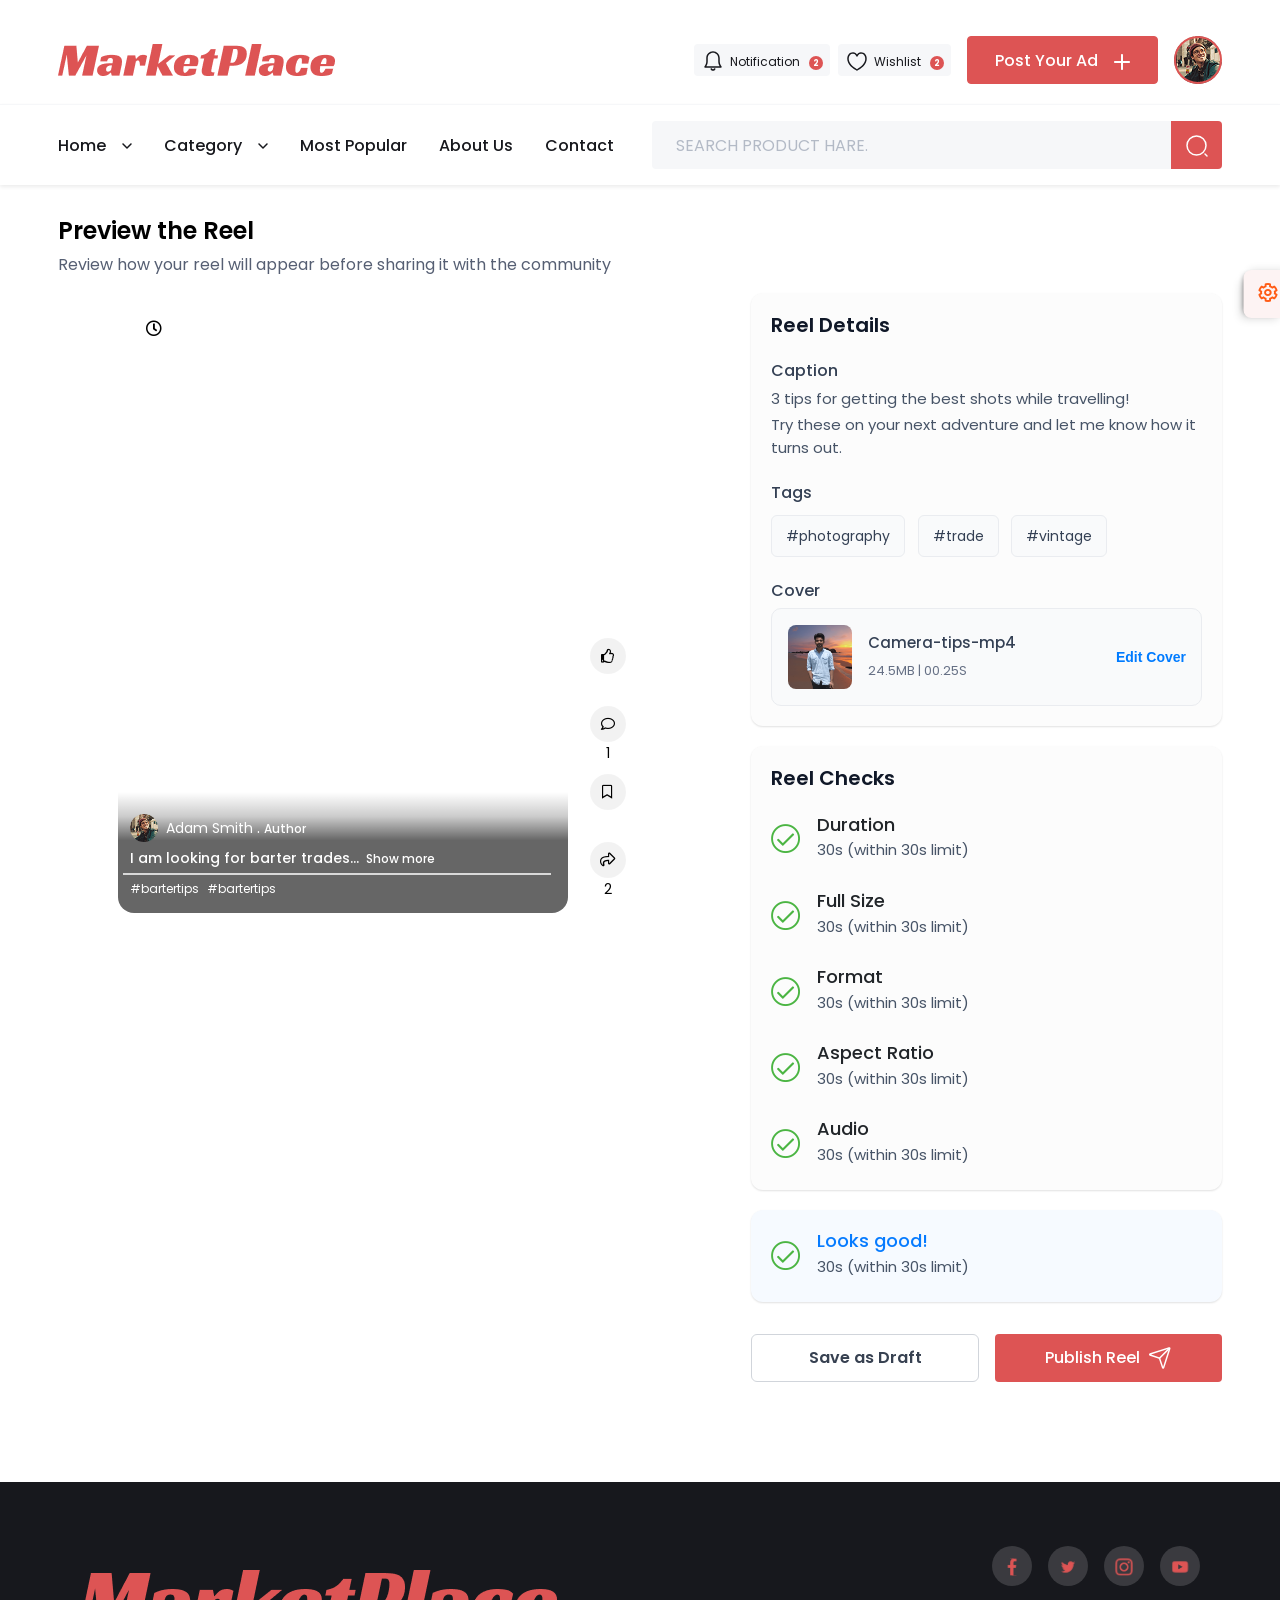
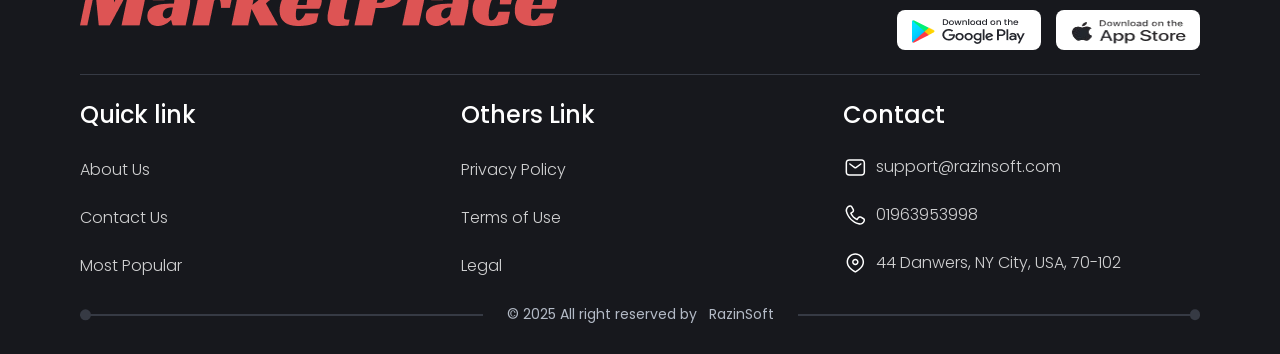
==== commit 4b067f5a: "reels more dwsign done" ====
--- a/preview-reel.html
+++ b/preview-reel.html
@@ -565,35 +565,36 @@
                                                     <a href="#">#bartertips</a>
                                                     <a href="#">#bartertips</a>
                                                 </div>
-
-                                                <div class="rell-opinion align-items-center justify-content-between">
-                                                    <div class="rells__like">
-                                                        <a href="javascript:void(0)" class="like-btn">
-                                                            <i class="fal fa-thumbs-up"></i>
-                                                            <span class="like-count"></span>
-                                                        </a>
-                                                    </div>
-                                                    <div class="rells__comment" onclick="toggleModal('rell__comment')">
-                                                        <a href="javascript:void(0)">
-                                                            <i class="fal fa-comment"></i>
-                                                            <span class="comment-count">1</span>
-                                                        </a>
-                                                    </div>
-                                                    <div class="rells__save">
-                                                        <a href="javascript:void(0)" class="save-btn">
-                                                            <i class="far fa-bookmark"></i>
-                                                            <span class="save-count"></span>
-                                                        </a>
-                                                    </div>
-                                                    <div class="rells__share" onclick="toggleModal('rells__share')">
-                                                        <a href="javascript:void(0)"><i class="fal fa-share"></i>2</a>
-                                                    </div>
-                                                </div>
                                             </div>
 
                                             <a href="#" class="play_btn">
                                                 <i class="fas fa-play"></i>
                                             </a>
+                                        </div>
+                                        <div class="rell-opinion align-items-center justify-content-between">
+                                            <div class="rells__like">
+                                                <a href="javascript:void(0)" class="like-btn">
+                                                    <i class="fal fa-thumbs-up"></i>
+                                                    <span class="like-count"></span>
+                                                </a>
+                                            </div>
+                                            <div class="rells__comment" onclick="toggleModal('rell__comment')">
+                                                <a href="javascript:void(0)">
+                                                    <i class="fal fa-comment"></i>
+                                                    <span class="comment-count">1</span>
+                                                </a>
+                                            </div>
+                                            <div class="rells__save">
+                                                <a href="javascript:void(0)" class="save-btn">
+                                                    <i class="far fa-bookmark"></i>
+                                                    <span class="save-count"></span>
+                                                </a>
+                                            </div>
+                                            <div class="rells__share" onclick="toggleModal('rells__share')">
+                                                <a href="javascript:void(0)"><i class="fal fa-share"></i>
+                                                    <span>2</span>
+                                                </a>
+                                            </div>
                                         </div>
                                     </div>
 
--- a/assets/css/rell.css
+++ b/assets/css/rell.css
@@ -40,11 +40,12 @@
 }
 
 .short-rell {
-    grid-template-columns: repeat(4, 1fr);
+    grid-template-columns: repeat(1, 1fr);
     gap: 20px;
-    max-height: 824px;
-    overflow-y: scroll;
-    scrollbar-width: none;
+    position: relative;
+    justify-items: center;
+    width: 565px;
+    margin: auto;
 }
 
 
@@ -60,12 +61,13 @@
 }
 
 .short-rell .video {
-    height: 400px;
+    height: 600px;
+    width: 460px;
 }
 
 .short-rell .video video {
-    width: 100%;
-    height: 400px;
+    height: 600px;
+    width: 460px;
     object-fit: cover;
     border-radius: 8px;
 }
@@ -132,16 +134,35 @@
     border-bottom: 1.5px solid #fff;
 } */
 
-.video_dic .rell-opinion a {
+.rell-opinion a {
     font-weight: 400;
     font-size: 14px;
     color: #F6F7F9;
     display: flex;
-    align-items: center;
-    gap: 3px;
-}
-
-.video_dic .rell-opinion {
+    flex-direction: column;
+    align-items: center;
+    justify-content: center;
+    gap: 0;
+    width: 36px;
+    height: 36px;
+    background: rgba(0, 0, 0, 0.05);
+    backdrop-filter: blur(3px);
+    border-radius: 100%;
+    position: relative;
+}
+
+.rell-opinion a span {
+    position: absolute;
+    top: 33px;
+    color: #000;
+}
+
+.rell-opinion a i {
+    color: #000000;
+    font-weight: 500;
+}
+
+.rell-opinion {
     padding-top: 6px;
 }
 
@@ -383,6 +404,15 @@
     color: #DD5454;
 }
 
+body.dark-mode .rell-opinion a {
+    background: rgb(255 255 255 / 24%);
+}
+
+body.dark-mode .rell-opinion a span,
+body.dark-mode .rell-opinion a i {
+    color: #fff;
+}
+
 body.dark-mode .btn.btn-draft-1,
 body.dark-mode .br-modal-header {
     color: #000;
@@ -390,6 +420,21 @@
 
 body.dark-mode #rell__uplode label {
     color: #000;
+}
+
+body.dark-mode .rell-opinion .rells__save a.saved,
+body.dark-mode .rells__like a.liked {
+    color: #000;
+    background: #ffffff;
+}
+
+body.dark-mode .like-btn.active i {
+    color: #000000 !important;
+    font-weight: 600;
+}
+
+body.dark-mode .rell-opinion .rells__save a.saved i {
+    color: #000 !important;
 }
 
 body.dark-mode .btn.btn-cancel:hover,
@@ -408,9 +453,18 @@
     border: 1px solid rgba(221, 221, 221, 0.356);
 }
 
-body.dark-mode .tab-btn button.active {
-    border: 1px solid #DD5454;
-}
+body.dark-mode .reels-button-next,
+body.dark-mode .reels-button-prev {
+    background: rgb(255 255 255 / 24%);
+    border: none;
+}
+
+body.dark-mode .reels-button-next i,
+body.dark-mode .reels-button-prev i {
+    color: #ffffff;
+}
+
+
 
 body.dark-mode .img-name span,
 body.dark-mode .rell-header p,
@@ -456,21 +510,51 @@
 /* responsive */
 @media (max-width: 1450px) {
     .short-rell {
-        grid-template-columns: repeat(3, 1fr);
+        grid-template-columns: repeat(1, 1fr);
         gap: 20px;
     }
 }
 
 @media (max-width: 1199px) {
     .short-rell {
-        grid-template-columns: repeat(2, 1fr);
+        grid-template-columns: repeat(1, 1fr);
         gap: 16px;
+    }
+
+    .rell-opinion a i {
+        color: #ffffff;
+    }
+
+    .short-rell {
+        width: 100%;
+    }
+
+    .reel-items,
+    .short-rell .video {
+        width: 100%;
+    }
+
+    .short-rell .video video {
+        width: 100%;
+    }
+
+    .reels-nav {
+        display: none !important;
+    }
+
+    .rell-opinion {
+        right: 10px !important;
+        bottom: 87px !important;
+    }
+
+    .rell-opinion a span {
+        color: #fff;
     }
 }
 
 @media (max-width: 1199px) {
     .short-rell {
-        grid-template-columns: repeat(2, 1fr);
+        grid-template-columns: repeat(1, 1fr);
         gap: 16px;
     }
 }
@@ -482,7 +566,7 @@
     }
 
     .short-rell {
-        max-height: 415px;
+        margin-bottom: 16px;
     }
 
     .short-rell-2 {
@@ -545,7 +629,12 @@
     }
 
     .short-rell .video video {
-        height: 500px;
+        height: 600px;
+        width: 100%;
+    }
+
+    .short-rell {
+        width: 100%;
     }
 
     .tab-btn button {
@@ -1194,7 +1283,6 @@
     display: flex;
     align-items: center;
     flex-wrap: wrap;
-    gap: 6px;
 }
 
 .dis_title .text-content {
@@ -1318,6 +1406,7 @@
 /* ===== LIKE ===== */
 .rells__like a.liked {
     color: #ffffff;
+    background: #272727;
 }
 
 .rells__like a.liked i {
@@ -1329,8 +1418,14 @@
 }
 
 /* ===== SAVE ===== */
-.rells__save a.saved {
-    color: #fbbf24;
+.rell-opinion .rells__save a.saved {
+    color: #ffffff;
+    background: #272727;
+}
+
+.rell-opinion .rells__save a.saved i {
+    color: #ffffff !important;
+    font-weight: 600;
 }
 
 .rells__save a.saved i {
@@ -1387,8 +1482,12 @@
 
 .rell-opinion {
     display: grid;
-    grid-template-columns: repeat(4, 1fr);
+    grid-template-rows: repeat(4, 1fr);
     justify-items: center;
+    gap: 32px;
+    position: absolute;
+    right: 0;
+    bottom: 35px;
 }
 
 
@@ -1779,10 +1878,18 @@
 
 
 .br-modal-footer {
+    position: sticky;
+    bottom: 0;
+    width: 100%;
+    background: #fff;
+}
+
+#rell__comment .br-modal-footer {
     position: fixed;
     bottom: 0;
     width: 100%;
     background: #fff;
+    z-index: 999;
 }
 
 
@@ -1842,9 +1949,8 @@
 
 
 
-.like-btn.active i,
-.like-btn.active span {
-    color: #DD5454 !important;
+.like-btn.active i {
+    color: #ffffff !important;
     font-weight: 600;
 }
 
@@ -2146,4 +2252,83 @@
     max-height: 65px;
     overflow-y: scroll;
     scrollbar-width: none;
+}
+
+
+
+
+.swiper {
+    width: 100%;
+    height: 600px !important;
+}
+
+/* NAV WRAPPER */
+.reels-nav {
+    position: absolute;
+    right: -3px;
+    top: 38%;
+    transform: translateY(-50%);
+    display: flex;
+    flex-direction: column;
+    gap: 12px;
+    z-index: 20;
+    transition: 0.3s;
+}
+
+.rellsSwiper:hover .reels-nav {
+    opacity: 1;
+}
+
+/* BUTTON BASE */
+.reels-button-next,
+.reels-button-prev {
+    width: 40px;
+    height: 40px;
+    border-radius: 100%;
+    display: flex;
+    align-items: center;
+    justify-content: center;
+    background: rgba(0, 0, 0, 0.05);
+    color: #444;
+    font-size: 16px;
+    cursor: pointer;
+    transition: all 0.3s ease;
+}
+
+/* ICON */
+.reels-button-next i,
+.reels-button-prev i {
+    transition: transform 0.3s ease;
+    color: #000;
+    font-weight: 600;
+    transform: rotate(180deg);
+}
+
+/* HOVER */
+.reels-button-next:hover,
+.reels-button-prev:hover {
+    background: #DD5454;
+    color: #fff;
+    border-color: #DD5454;
+    transform: scale(1.08);
+    box-shadow: 0 10px 25px rgba(221, 84, 84, 0.35);
+}
+
+/* ICON MOVE */
+.reels-button-next:hover i {
+    transform: translateY(3px);
+    color: #fff;
+    transform: rotate(180deg);
+}
+
+.reels-button-prev:hover i {
+    transform: translateY(-3px);
+    color: #fff;
+    transform: rotate(180deg);
+}
+
+/* CLICK */
+.reels-button-next:active,
+.reels-button-prev:active {
+    transform: scale(0.95);
 }
